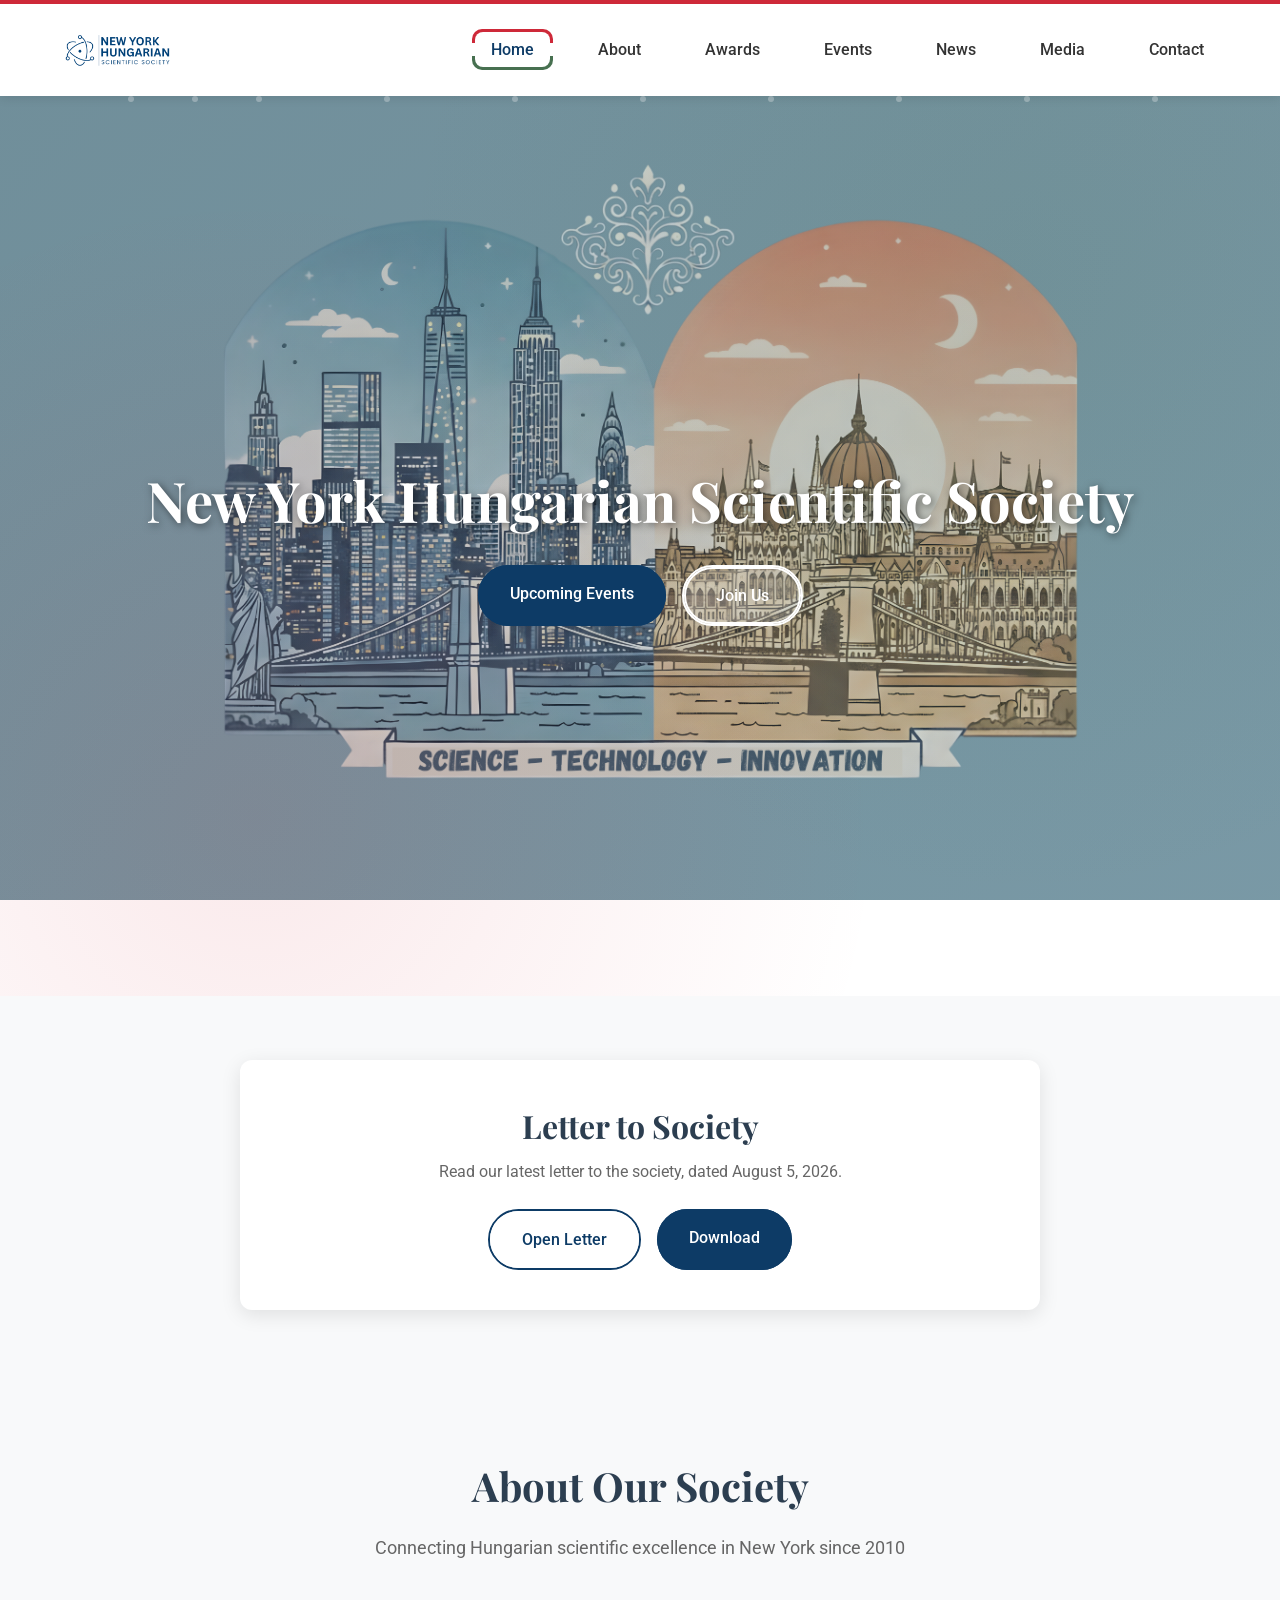
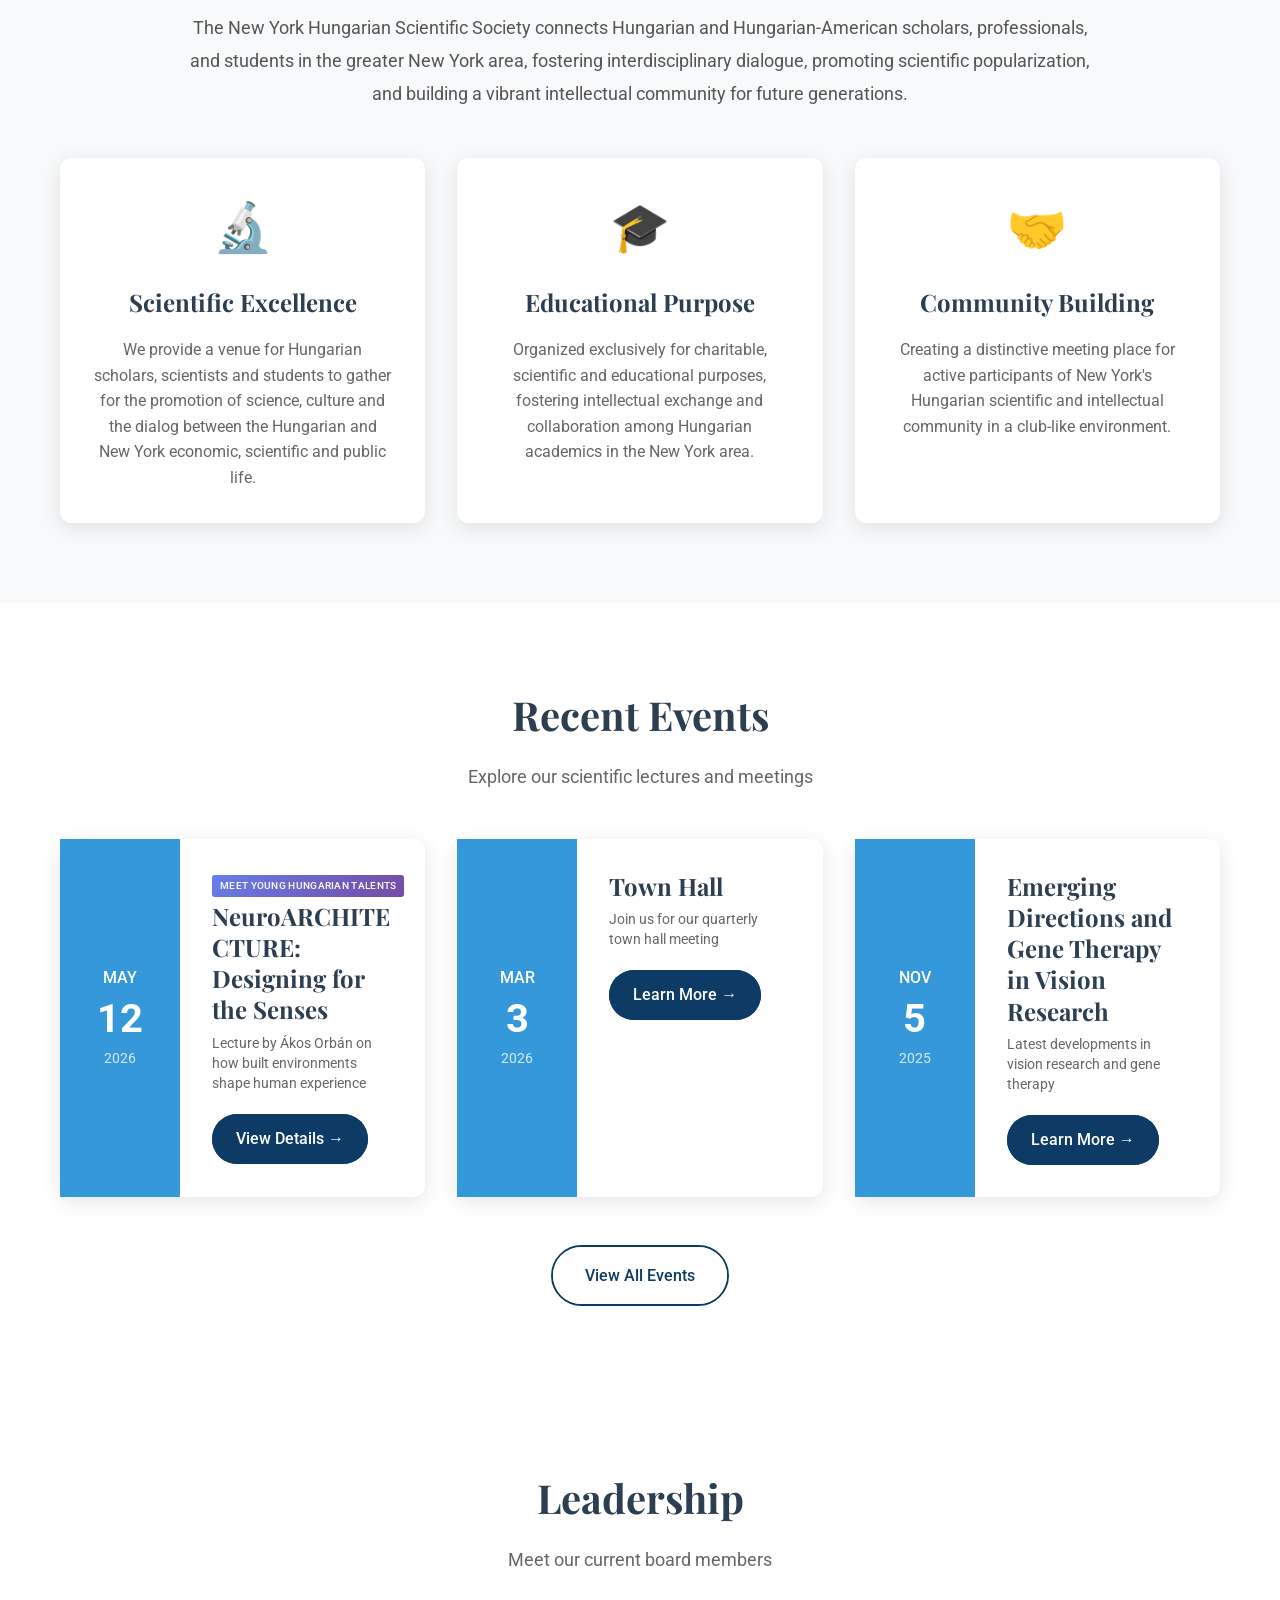
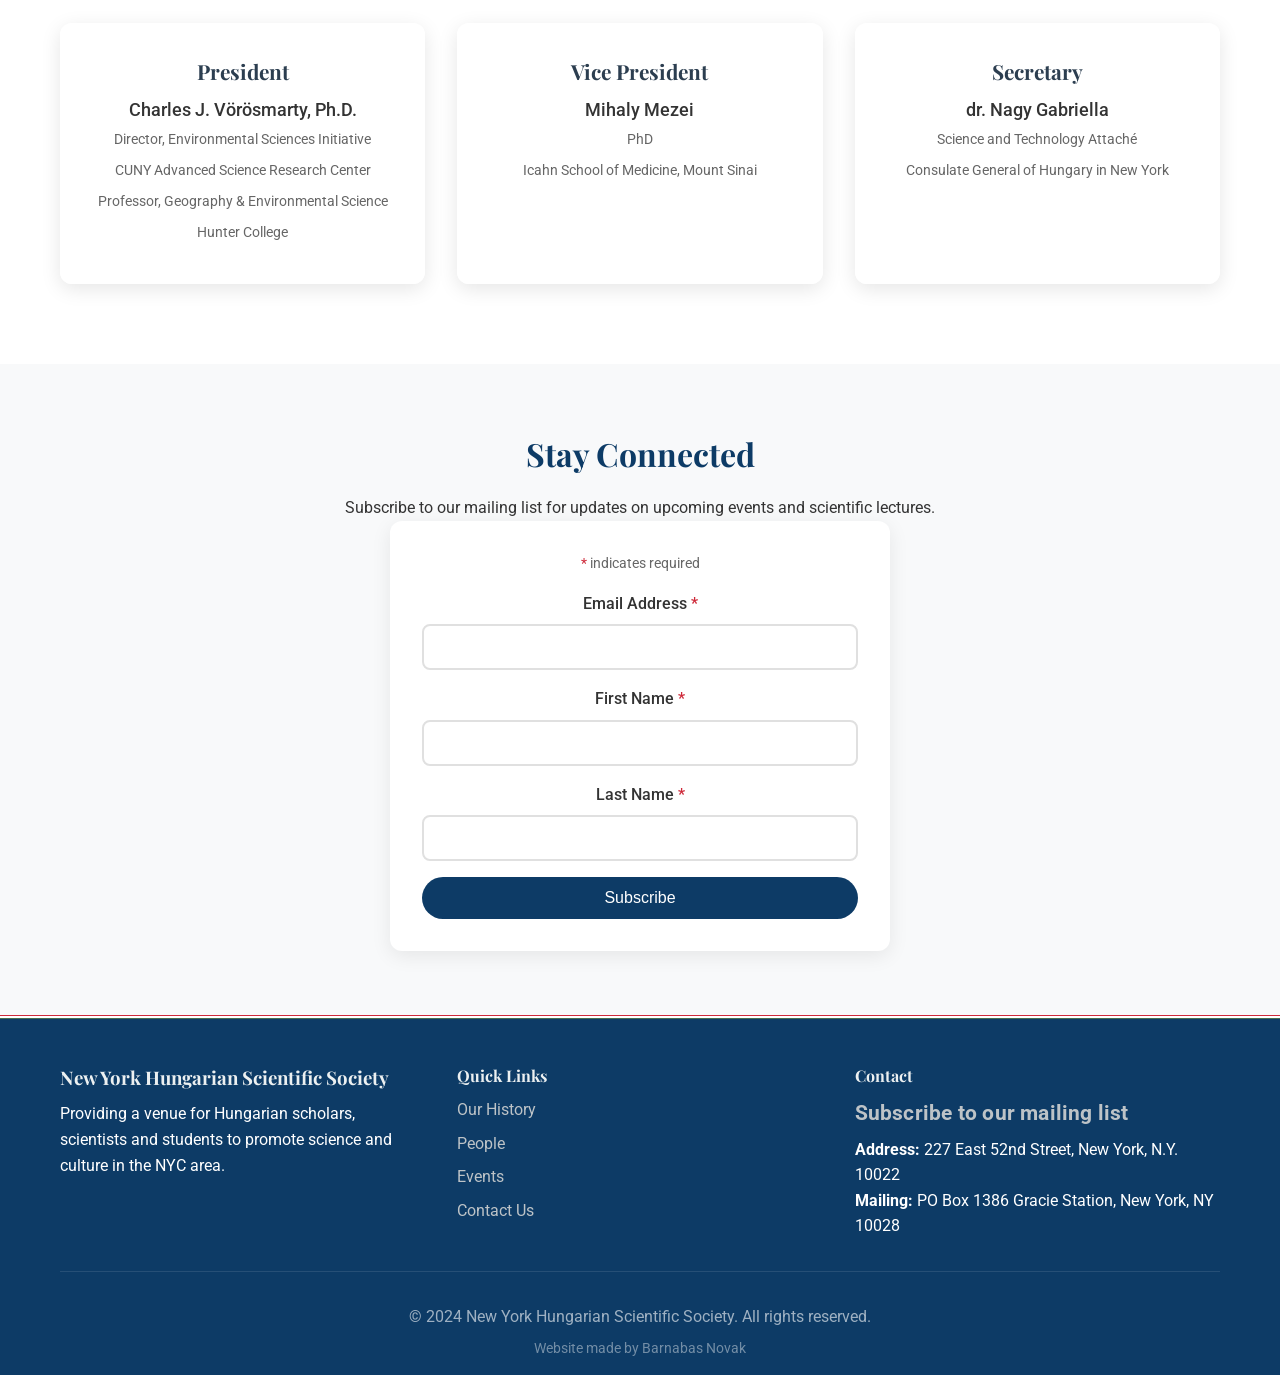
==== index.html @ 9958af96 "Update May 12 event to past, add Letter to Society section and PDF, grey out completed event button" ====
<!DOCTYPE html>
<html lang="en">
<head>
    <!-- Google tag (gtag.js) -->
    <script async src="https://www.googletagmanager.com/gtag/js?id=G-457080VB3E"></script>
    <script>
      window.dataLayer = window.dataLayer || [];
      function gtag(){dataLayer.push(arguments);}
      gtag('js', new Date());
      gtag('config', 'G-457080VB3E');
    </script>
    <meta charset="UTF-8">
    <meta name="viewport" content="width=device-width, initial-scale=1.0">
    <title>New York Hungarian Scientific Society</title>
    <link rel="icon" type="image/png" href="images/NYHSSfavicon.png">
    <link rel="apple-touch-icon" href="images/NYHSSfavicon.png">
    <meta property="og:title" content="New York Hungarian Scientific Society">
    <meta property="og:description" content="We provide a venue for Hungarian scholars, scientists and students to gather for the promotion of science and culture in the NYC area.">
    <meta property="og:image" content="images/NYHSS_logo.png">
    <meta property="og:type" content="website">
    <meta property="og:url" content="https://nyhungarianscientificsociety.org/">
    <meta name="twitter:card" content="summary_large_image">
    <meta name="twitter:image" content="images/NYHSS_logo.png">
    <meta name="description" content="New York Hungarian Scientific Society provides a venue for Hungarian scholars, scientists and students to gather for the promotion of science and culture in the NYC area.">
    <meta name="keywords" content="Hungarian scientists, New York, scientific society, Hungarian scholars, NYC, STEM, research, lectures, Hungarian American">
    <meta name="author" content="New York Hungarian Scientific Society">
    <meta name="robots" content="index, follow">
    <link rel="canonical" href="https://nyhungarianscientificsociety.org/">
    <link rel="stylesheet" href="styles.css">
    <link rel="preconnect" href="https://fonts.googleapis.com">
    <link rel="preconnect" href="https://fonts.gstatic.com" crossorigin>
    <link href="https://fonts.googleapis.com/css2?family=Roboto:wght@300;400;500;700&family=Playfair+Display:wght@400;700&display=swap" rel="stylesheet">
</head>
<body>
    <header class="header">
        <div class="container">
            <div class="header-content">
                <div class="logo">
                    <a href="index.html">
                        <img src="images/NYHSS_logo_transparent.png" alt="New York Hungarian Scientific Society" class="logo-img">
                    </a>
                </div>
                <nav class="main-nav">
                    <ul class="nav-list">
                        <li><a href="index.html" class="nav-link active">Home</a></li>
                        <li class="dropdown">
                            <a href="#" class="nav-link">About</a>
                            <ul class="dropdown-menu">
                                <li><a href="history.html">Our History</a></li>
                                <li><a href="people.html">People</a></li>
                                <li><a href="founding-members.html">Founding Members</a></li>
                                <li><a href="bylaws.html">Bylaws</a></li>
                            </ul>
                        </li>
                        <li class="dropdown">
                            <a href="#" class="nav-link">Awards</a>
                            <ul class="dropdown-menu">
                                <li><a href="awardees.html">Previous Awardees</a></li>
                                <li><a href="call-for-abstract.html">Call for Abstract</a></li>
                            </ul>
                        </li>
                        <li class="dropdown">
                            <a href="#" class="nav-link">Events</a>
                            <ul class="dropdown-menu">
                                <li><a href="events.html">Upcoming Events</a></li>
                                <li><a href="lectures.html">Past Lectures</a></li>
                            </ul>
                        </li>
                        <li><a href="news.html" class="nav-link">News</a></li>
                        <li class="dropdown">
                            <a href="#" class="nav-link">Media</a>
                            <ul class="dropdown-menu">
                                <li><a href="photos.html">Event Photos</a></li>
                                <li><a href="videos.html">Videos</a></li>
                                <li><a href="archives.html">Archives</a></li>
                            </ul>
                        </li>
                        <li><a href="contact.html" class="nav-link">Contact</a></li>
                    </ul>
                </nav>
                <button class="mobile-menu-toggle" aria-label="Toggle mobile menu">
                    <span></span>
                    <span></span>
                    <span></span>
                </button>
            </div>
        </div>
    </header>

    <main class="main">
        <section class="hero">
            <div class="particles-container">
                <div class="particle"></div>
                <div class="particle"></div>
                <div class="particle"></div>
                <div class="particle"></div>
                <div class="particle"></div>
                <div class="particle"></div>
                <div class="particle"></div>
                <div class="particle"></div>
                <div class="particle"></div>
                <div class="particle"></div>
            </div>
            <div class="container">
                <div class="hero-content">
                    <h1>New York Hungarian Scientific Society</h1>
                    <div class="hero-buttons">
                        <a href="events.html" class="btn btn-primary">Upcoming Events</a>
                        <a href="contact.html" class="btn btn-secondary">Join Us</a>
                    </div>
                </div>
            </div>
        </section>

        <section class="letter-to-society">
            <div class="container">
                <div class="letter-box">
                    <h2>Letter to Society</h2>
                    <p>Read our latest letter to the society, dated August 5, 2026.</p>
                    <div class="letter-actions">
                        <a href="archives/Letter_to_Society_05August2026.pdf" target="_blank" class="btn btn-outline">Open Letter</a>
                        <a href="archives/Letter_to_Society_05August2026.pdf" download class="btn btn-primary">Download</a>
                    </div>
                </div>
            </div>
        </section>

        <section class="about-section">
            <div class="container">
                <div class="section-header">
                    <h2>About Our Society</h2>
                    <p>Connecting Hungarian scientific excellence in New York since 2010</p>
                </div>
                <div class="about-intro">
                    <p>The New York Hungarian Scientific Society connects Hungarian and Hungarian-American scholars, professionals, and students in the greater New York area, fostering interdisciplinary dialogue, promoting scientific popularization, and building a vibrant intellectual community for future generations.</p>
                </div>
                <div class="about-grid">
                    <div class="about-card">
                        <div class="about-icon">🔬</div>
                        <h3>Scientific Excellence</h3>
                        <p>We provide a venue for Hungarian scholars, scientists and students to gather for the promotion of science, culture and the dialog between the Hungarian and New York economic, scientific and public life.</p>
                    </div>
                    <div class="about-card">
                        <div class="about-icon">🎓</div>
                        <h3>Educational Purpose</h3>
                        <p>Organized exclusively for charitable, scientific and educational purposes, fostering intellectual exchange and collaboration among Hungarian academics in the New York area.</p>
                    </div>
                    <div class="about-card">
                        <div class="about-icon">🤝</div>
                        <h3>Community Building</h3>
                        <p>Creating a distinctive meeting place for active participants of New York's Hungarian scientific and intellectual community in a club-like environment.</p>
                    </div>
                </div>
            </div>
        </section>

        <section class="events-preview">
            <div class="container">
                <div class="section-header">
                    <h2>Recent Events</h2>
                    <p>Explore our scientific lectures and meetings</p>
                </div>
                <div class="events-grid">
                    <div class="event-card">
                        <div class="event-date">
                            <span class="month">MAY</span>
                            <span class="day">12</span>
                            <span class="year">2026</span>
                        </div>
                        <div class="event-content">
                            <span class="event-series-tag-small">Meet Young Hungarian Talents</span>
                            <h3>NeuroARCHITECTURE: Designing for the Senses</h3>
                            <p>Lecture by Ákos Orbán on how built environments shape human experience</p>
                            <a href="events.html" class="event-link">View Details →</a>
                        </div>
                    </div>
                    <div class="event-card">
                        <div class="event-date">
                            <span class="month">MAR</span>
                            <span class="day">3</span>
                            <span class="year">2026</span>
                        </div>
                        <div class="event-content">
                            <h3>Town Hall</h3>
                            <p>Join us for our quarterly town hall meeting</p>
                            <a href="events.html" class="event-link">Learn More →</a>
                        </div>
                    </div>
                    <div class="event-card">
                        <div class="event-date">
                            <span class="month">NOV</span>
                            <span class="day">5</span>
                            <span class="year">2025</span>
                        </div>
                        <div class="event-content">
                            <h3>Emerging Directions and Gene Therapy in Vision Research</h3>
                            <p>Latest developments in vision research and gene therapy</p>
                            <a href="events.html" class="event-link">Learn More →</a>
                        </div>
                    </div>
                </div>
                <div class="events-cta">
                    <a href="events.html" class="btn btn-outline">View All Events</a>
                </div>
            </div>
        </section>

        <section class="leadership">
            <div class="container">
                <div class="section-header">
                    <h2>Leadership</h2>
                    <p>Meet our current board members</p>
                </div>
                <div class="leadership-grid">
                    <div class="leadership-card">
                        <h3>President</h3>
                        <p class="name">Charles J. Vörösmarty, Ph.D.</p>
                        <p class="title">Director, Environmental Sciences Initiative</p>
                        <p class="organization">CUNY Advanced Science Research Center</p>
                        <p class="title">Professor, Geography &amp; Environmental Science</p>
                        <p class="organization">Hunter College</p>
                    </div>
                    <div class="leadership-card">
                        <h3>Vice President</h3>
                        <p class="name">Mihaly Mezei</p>
                        <p class="title">PhD</p>
                        <p class="organization">Icahn School of Medicine, Mount Sinai</p>
                    </div>
                    <div class="leadership-card">
                        <h3>Secretary</h3>
                        <p class="name">dr. Nagy Gabriella</p>
                        <p class="title">Science and Technology Attaché</p>
                        <p class="organization">Consulate General of Hungary in New York</p>
                    </div>
                </div>
            </div>
        </section>

        <section class="newsletter-section">
            <div class="container">
                <h2>Stay Connected</h2>
                <p>Subscribe to our mailing list for updates on upcoming events and scientific lectures.</p>
                <div id="mc_embed_signup">
                    <form action="https://nyhungarianscientificsociety.us20.list-manage.com/subscribe/post?u=d0404cec4e9617a37ffdb6e69&amp;id=74266d9ab3&amp;f_id=001621eef0" method="post" id="mc-embedded-subscribe-form" name="mc-embedded-subscribe-form" class="validate" target="_blank">
                        <div id="mc_embed_signup_scroll">
                            <div class="indicates-required"><span class="asterisk">*</span> indicates required</div>
                            <div class="mc-field-group">
                                <label for="mce-EMAIL">Email Address <span class="asterisk">*</span></label>
                                <input type="email" name="EMAIL" class="required email" id="mce-EMAIL" required="" value="">
                            </div>
                            <div class="mc-field-group">
                                <label for="mce-FNAME">First Name <span class="asterisk">*</span></label>
                                <input type="text" name="FNAME" class="required text" id="mce-FNAME" value="" required="">
                            </div>
                            <div class="mc-field-group">
                                <label for="mce-LNAME">Last Name <span class="asterisk">*</span></label>
                                <input type="text" name="LNAME" class="required text" id="mce-LNAME" value="" required="">
                            </div>
                            <div id="mce-responses" class="clear">
                                <div class="response" id="mce-error-response" style="display: none;"></div>
                                <div class="response" id="mce-success-response" style="display: none;"></div>
                            </div>
                            <div aria-hidden="true" style="position: absolute; left: -5000px;">
                                <input type="text" name="b_d0404cec4e9617a37ffdb6e69_74266d9ab3" tabindex="-1" value="">
                            </div>
                            <div class="clear">
                                <input type="submit" name="subscribe" id="mc-embedded-subscribe" class="button" value="Subscribe">
                            </div>
                        </div>
                    </form>
                </div>
            </div>
        </section>
    </main>

    <footer class="footer">
        <div class="container">
            <div class="footer-content">
                <div class="footer-section">
                    <h3>New York Hungarian Scientific Society</h3>
                    <p>Providing a venue for Hungarian scholars, scientists and students to promote science and culture in the NYC area.</p>
                </div>
                <div class="footer-section">
                    <h4>Quick Links</h4>
                    <ul>
                        <li><a href="history.html">Our History</a></li>
                        <li><a href="people.html">People</a></li>
                        <li><a href="events.html">Events</a></li>
                        <li><a href="contact.html">Contact Us</a></li>
                    </ul>
                </div>
                <div class="footer-section">
                    <h4>Contact</h4>
                    <p><a href="contact.html#subscribe" class="footer-subscribe-link">Subscribe to our mailing list</a></p>
                    <p><strong>Address:</strong> 227 East 52nd Street, New York, N.Y. 10022</p>
                    <p><strong>Mailing:</strong> PO Box 1386 Gracie Station, New York, NY 10028</p>
                </div>
            </div>
            <div class="footer-bottom">
                <p>&copy; 2024 New York Hungarian Scientific Society. All rights reserved.</p>
                <p class="website-credit">Website made by Barnabas Novak</p>
            </div>
        </div>
    </footer>

    <script src="script.js"></script>
</body>
</html>
---- styles.css ----
/* Reset and Base Styles */
* {
    margin: 0;
    padding: 0;
    box-sizing: border-box;
}

:root {
    /* Hungarian Flag Colors */
    --hungarian-red: #CE2939;
    --hungarian-white: #FFFFFF;
    --hungarian-green: #477050;
    
    /* Scientific Blue (from logo) */
    --scientific-blue: #0D3B66;
    --scientific-blue-light: #1a5490;
    
    /* Accent colors */
    --accent-gold: #D4AF37;
    --text-dark: #2c3e50;
    --text-light: #666;
}

body {
    font-family: 'Roboto', sans-serif;
    line-height: 1.6;
    color: #333;
    background-color: #fff;
    overflow-x: hidden;
}

.container {
    max-width: 1200px;
    margin: 0 auto;
    padding: 0 20px;
}

/* Header Styles */
.header {
    background: #fff;
    box-shadow: 0 2px 10px rgba(0,0,0,0.1);
    position: sticky;
    top: 0;
    z-index: 1000;
    border-top: 4px solid;
    border-image: linear-gradient(180deg, var(--hungarian-red) 33%, var(--hungarian-white) 33%, var(--hungarian-white) 66%, var(--hungarian-green) 66%) 1;
}

.header-content {
    display: flex;
    justify-content: space-between;
    align-items: center;
    padding: 1rem 0;
}

.logo h1 {
    font-family: 'Playfair Display', serif;
    font-size: 2rem;
    color: #2c3e50;
    margin-bottom: 0.25rem;
}

.logo p {
    font-size: 0.9rem;
    color: #666;
    font-weight: 300;
}

.logo a {
    display: block;
}

.logo-img {
    height: 60px;
    width: auto;
    display: block;
}

/* Navigation Styles */
.main-nav {
    position: relative;
}

.nav-list {
    display: flex;
    list-style: none;
    gap: 2rem;
}

.nav-link {
    text-decoration: none;
    color: #333;
    font-weight: 500;
    transition: color 0.3s ease;
    padding: 0.5rem 1rem;
    border-radius: 8px;
    position: relative;
    overflow: visible;
}

.nav-link::before {
    content: '';
    position: absolute;
    top: -3px;
    left: -3px;
    right: -3px;
    bottom: -3px;
    border-radius: 10px;
    background: linear-gradient(180deg, var(--hungarian-red) 0%, var(--hungarian-red) 33.33%, var(--hungarian-white) 33.33%, var(--hungarian-white) 66.66%, var(--hungarian-green) 66.66%, var(--hungarian-green) 100%);
    z-index: -1;
    opacity: 0;
}

.nav-link::after {
    content: '';
    position: absolute;
    top: 0;
    left: 0;
    right: 0;
    bottom: 0;
    background: white;
    border-radius: 8px;
    z-index: -1;
    opacity: 0;
}

.nav-link.active::before {
    opacity: 1;
}

.nav-link.active::after {
    opacity: 1;
}

.nav-link:hover {
    color: var(--scientific-blue);
}

.nav-link.active {
    color: var(--scientific-blue);
}

/* Dropdown Styles */
.dropdown {
    position: relative;
}

.dropdown-menu {
    position: absolute;
    top: 100%;
    left: 0;
    background: #fff;
    min-width: 200px;
    box-shadow: 0 5px 20px rgba(0,0,0,0.1);
    border-radius: 8px;
    opacity: 0;
    visibility: hidden;
    transform: translateY(-10px);
    transition: all 0.3s ease;
    z-index: 1000;
}

.dropdown:hover .dropdown-menu {
    opacity: 1;
    visibility: visible;
    transform: translateY(0);
}

.dropdown-menu li {
    border-bottom: 1px solid #f0f0f0;
    list-style: none;
}

.dropdown-menu li:last-child {
    border-bottom: none;
}

.dropdown-menu a {
    display: block;
    padding: 0.75rem 1rem;
    color: #333;
    text-decoration: none;
    transition: background-color 0.3s ease;
    font-size: 0.9rem;
}

.dropdown-menu a:hover {
    background-color: #f8f9fa;
    color: #3498db;
}

/* Mobile Menu Toggle */
.mobile-menu-toggle {
    display: none;
    flex-direction: column;
    background: none;
    border: none;
    cursor: pointer;
    padding: 0.5rem;
}

.mobile-menu-toggle span {
    width: 25px;
    height: 3px;
    background: #333;
    margin: 3px 0;
    transition: 0.3s;
}

/* Hero Section */
.hero {
    background: linear-gradient(135deg, rgba(13, 59, 102, 0.25) 0%, rgba(26, 84, 144, 0.2) 100%), url('images/NYHSSbanner.png');
    background-size: cover;
    background-position: center;
    background-attachment: fixed;
    color: white;
    min-height: 100vh;
    display: flex;
    align-items: center;
    justify-content: center;
    text-align: center;
    position: relative;
    overflow: hidden;
}

.hero::before {
    content: '';
    position: absolute;
    top: 0;
    left: 0;
    right: 0;
    bottom: 0;
    background: 
        radial-gradient(circle at 20% 80%, rgba(206, 41, 57, 0.1) 0%, transparent 50%),
        radial-gradient(circle at 80% 20%, rgba(71, 112, 80, 0.1) 0%, transparent 50%);
    pointer-events: none;
}

.hero-content {
    position: relative;
    z-index: 2;
    padding: 2rem;
}

.hero-content h1 {
    font-family: 'Playfair Display', serif;
    font-size: 3.5rem;
    margin-bottom: 2rem;
    line-height: 1.2;
    text-shadow: 2px 2px 8px rgba(0, 0, 0, 0.5);
}

.hero-buttons {
    display: flex;
    gap: 1rem;
    justify-content: center;
    flex-wrap: wrap;
}

/* Button Styles */
.btn {
    display: inline-block;
    padding: 1rem 2rem;
    text-decoration: none;
    border-radius: 50px;
    font-weight: 500;
    transition: all 0.3s ease;
    cursor: pointer;
    border: none;
    font-size: 1rem;
    position: relative;
    overflow: visible;
    z-index: 1;
}

.btn::before {
    content: '';
    position: absolute;
    top: -4px;
    left: -4px;
    right: -4px;
    bottom: -4px;
    background: linear-gradient(180deg, var(--hungarian-red) 0%, var(--hungarian-red) 33.33%, var(--hungarian-white) 33.33%, var(--hungarian-white) 66.66%, var(--hungarian-green) 66.66%, var(--hungarian-green) 100%);
    border-radius: 50px;
    z-index: -2;
    opacity: 0;
    transition: opacity 0.3s ease;
}

.btn::after {
    content: '';
    position: absolute;
    top: 0;
    left: 0;
    right: 0;
    bottom: 0;
    background: inherit;
    border-radius: 50px;
    z-index: -1;
}

.btn:hover::before {
    opacity: 1;
}

.btn-primary {
    background: var(--scientific-blue);
    color: white;
}

.btn-primary::after {
    background: var(--scientific-blue);
}

.btn-primary:hover {
    background: var(--scientific-blue-light);
    transform: translateY(-2px);
    box-shadow: 0 5px 15px rgba(13, 59, 102, 0.3);
}

.btn-primary:hover::after {
    background: var(--scientific-blue-light);
}

.btn-secondary {
    background: rgba(255,255,255,0.1);
    color: white;
    border: 2px solid white;
}

.btn-secondary::after {
    background: rgba(255,255,255,0.1);
    border: 2px solid white;
    top: 0;
    left: 0;
    right: 0;
    bottom: 0;
}

.btn-secondary:hover {
    background: white;
    color: var(--scientific-blue);
    transform: translateY(-2px);
}

.btn-secondary:hover::after {
    background: white;
}

.btn-outline {
    background: white;
    color: var(--scientific-blue);
    border: 2px solid var(--scientific-blue);
}

.btn-outline::after {
    background: white;
    top: 0;
    left: 0;
    right: 0;
    bottom: 0;
}

.btn-outline:hover {
    background: var(--scientific-blue);
    color: white;
    transform: translateY(-2px);
}

.btn-outline:hover::after {
    background: var(--scientific-blue);
}

.btn-hungarian {
    background: linear-gradient(180deg, var(--hungarian-red) 0%, var(--hungarian-white) 50%, var(--hungarian-green) 100%);
    color: var(--scientific-blue);
    border: none;
    font-weight: 600;
}

.btn-hungarian::after {
    background: linear-gradient(180deg, var(--hungarian-red) 0%, var(--hungarian-white) 50%, var(--hungarian-green) 100%);
}

.btn-hungarian:hover {
    transform: translateY(-2px);
    box-shadow: 0 5px 15px rgba(206, 41, 57, 0.3);
}

/* Button click animation */
.btn.clicked {
    animation: hungarian-zoom 0.4s ease-out;
}

@keyframes hungarian-zoom {
    0% {
        transform: scale(1);
    }
    50% {
        transform: scale(1.15);
        box-shadow: 0 0 0 4px var(--hungarian-red),
                    0 0 0 8px var(--hungarian-white),
                    0 0 0 12px var(--hungarian-green);
    }
    100% {
        transform: scale(1);
    }
}

/* Section Styles */
section {
    padding: 5rem 0;
}

.section-header {
    text-align: center;
    margin-bottom: 3rem;
}

.section-header h2 {
    font-family: 'Playfair Display', serif;
    font-size: 2.5rem;
    color: #2c3e50;
    margin-bottom: 1rem;
}

.section-header p {
    font-size: 1.1rem;
    color: #666;
    max-width: 600px;
    margin: 0 auto;
}

/* About Section */
.about-section {
    background: #f8f9fa;
}

.about-intro {
    max-width: 900px;
    margin: 0 auto 3rem;
    text-align: center;
}

.about-intro p {
    font-size: 1.15rem;
    line-height: 1.8;
    color: #555;
}

.about-grid {
    display: grid;
    grid-template-columns: repeat(auto-fit, minmax(300px, 1fr));
    gap: 2rem;
}

.about-card {
    background: white;
    padding: 2rem;
    border-radius: 12px;
    box-shadow: 0 5px 20px rgba(0,0,0,0.1);
    text-align: center;
    transition: transform 0.3s ease, box-shadow 0.3s ease;
    position: relative;
    overflow: visible;
}

.about-card::before {
    content: '';
    position: absolute;
    top: -4px;
    left: -4px;
    right: -4px;
    bottom: -4px;
    border-radius: 14px;
    background: 
        linear-gradient(180deg, var(--hungarian-red) 0%, var(--hungarian-red) 33.33%, var(--hungarian-white) 33.33%, var(--hungarian-white) 66.66%, var(--hungarian-green) 66.66%, var(--hungarian-green) 100%);
    z-index: -1;
    opacity: 0;
    transition: opacity 0.3s ease;
}

.about-card::after {
    content: '';
    position: absolute;
    top: 0;
    left: 0;
    right: 0;
    bottom: 0;
    background: white;
    border-radius: 12px;
    z-index: -1;
}

.about-card:hover::before {
    opacity: 1;
}

.about-card:hover {
    transform: translateY(-5px);
    box-shadow: none;
}

.about-icon {
    font-size: 3rem;
    margin-bottom: 1rem;
}

.about-card h3 {
    font-family: 'Playfair Display', serif;
    font-size: 1.5rem;
    color: #2c3e50;
    margin-bottom: 1rem;
}

.about-card p {
    color: #666;
    line-height: 1.6;
}

/* Events Preview */
.events-grid {
    display: grid;
    grid-template-columns: repeat(auto-fit, minmax(280px, 1fr));
    gap: 2rem;
    margin-bottom: 3rem;
}

.event-card {
    background: white;
    border-radius: 12px;
    box-shadow: 0 5px 20px rgba(0,0,0,0.1);
    overflow: visible;
    display: flex;
    transition: transform 0.3s ease, box-shadow 0.3s ease;
    position: relative;
    max-width: 100%;
}

.event-card::before {
    content: '';
    position: absolute;
    top: -4px;
    left: -4px;
    right: -4px;
    bottom: -4px;
    border-radius: 14px;
    background: linear-gradient(180deg, var(--hungarian-red) 0%, var(--hungarian-red) 33.33%, var(--hungarian-white) 33.33%, var(--hungarian-white) 66.66%, var(--hungarian-green) 66.66%, var(--hungarian-green) 100%);
    z-index: -1;
    opacity: 0;
    transition: opacity 0.3s ease;
}

.event-card::after {
    content: '';
    position: absolute;
    top: 0;
    left: 0;
    right: 0;
    bottom: 0;
    background: white;
    border-radius: 12px;
    z-index: -1;
}

.event-card:hover::before {
    opacity: 1;
}

.event-card:hover {
    transform: translateY(-5px);
    box-shadow: none;
}

.event-date {
    background: var(--scientific-blue);
    color: white;
    padding: 1.5rem;
    text-align: center;
    min-width: 100px;
    display: flex;
    flex-direction: column;
    justify-content: center;
}

.event-date .month {
    font-size: 0.9rem;
    font-weight: 500;
    margin-bottom: 0.25rem;
}

.event-date .day {
    font-size: 2rem;
    font-weight: 700;
    line-height: 1;
    margin-bottom: 0.25rem;
}

.event-date .year {
    font-size: 0.8rem;
    opacity: 0.8;
}

.event-content {
    padding: 1.5rem;
    flex: 1;
    min-width: 0;
    overflow: hidden;
    word-wrap: break-word;
    overflow-wrap: break-word;
}

.event-content h3 {
    font-family: 'Playfair Display', serif;
    font-size: 1.1rem;
    color: #2c3e50;
    margin-bottom: 0.5rem;
    word-wrap: break-word;
    overflow-wrap: break-word;
    line-height: 1.3;
}

.event-content p {
    color: #666;
    margin-bottom: 0.75rem;
    line-height: 1.4;
    font-size: 0.9rem;
}

.event-link {
    color: white;
    background: var(--scientific-blue);
    text-decoration: none;
    font-weight: 500;
    padding: 0.75rem 1.5rem;
    border-radius: 50px;
    display: inline-block;
    transition: all 0.3s ease;
    position: relative;
    overflow: visible;
    z-index: 1;
}

.event-link::before {
    content: '';
    position: absolute;
    top: -4px;
    left: -4px;
    right: -4px;
    bottom: -4px;
    background: linear-gradient(180deg, var(--hungarian-red) 0%, var(--hungarian-red) 33.33%, var(--hungarian-white) 33.33%, var(--hungarian-white) 66.66%, var(--hungarian-green) 66.66%, var(--hungarian-green) 100%);
    border-radius: 50px;
    z-index: -2;
    opacity: 0;
    transition: opacity 0.3s ease;
}

.event-link::after {
    content: '';
    position: absolute;
    top: 0;
    left: 0;
    right: 0;
    bottom: 0;
    background: var(--scientific-blue);
    border-radius: 50px;
    z-index: -1;
}

.event-link:hover {
    color: white;
    transform: translateY(-2px);
}

.event-link:hover::before {
    opacity: 1;
}

.event-link:hover::after {
    background: var(--scientific-blue-light);
}

.event-link.clicked {
    animation: hungarian-zoom 0.4s ease-out;
}

.events-cta {
    text-align: center;
}

/* Leadership Section */
.leadership-grid {
    display: grid;
    grid-template-columns: repeat(auto-fit, minmax(300px, 1fr));
    gap: 2rem;
}

.leadership-card {
    background: white;
    padding: 2rem;
    border-radius: 12px;
    box-shadow: 0 5px 20px rgba(0,0,0,0.1);
    text-align: center;
    position: relative;
    overflow: visible;
    transition: transform 0.3s ease, box-shadow 0.3s ease;
}

.leadership-card::before {
    content: '';
    position: absolute;
    top: -4px;
    left: -4px;
    right: -4px;
    bottom: -4px;
    border-radius: 14px;
    background: linear-gradient(180deg, var(--hungarian-red) 0%, var(--hungarian-red) 33.33%, var(--hungarian-white) 33.33%, var(--hungarian-white) 66.66%, var(--hungarian-green) 66.66%, var(--hungarian-green) 100%);
    z-index: -1;
    opacity: 0;
    transition: opacity 0.3s ease;
}

.leadership-card::after {
    content: '';
    position: absolute;
    top: 0;
    left: 0;
    right: 0;
    bottom: 0;
    background: white;
    border-radius: 12px;
    z-index: -1;
}

.leadership-card:hover::before {
    opacity: 1;
}

.leadership-card:hover {
    transform: translateY(-3px);
    box-shadow: none;
}

.leadership-card h3 {
    font-family: 'Playfair Display', serif;
    font-size: 1.3rem;
    color: #2c3e50;
    margin-bottom: 0.5rem;
}

.leadership-card .name {
    font-size: 1.1rem;
    font-weight: 500;
    color: #333;
    margin-bottom: 0.25rem;
}

.leadership-card .title {
    color: #666;
    font-size: 0.9rem;
    margin-bottom: 0.5rem;
}

.leadership-card .organization {
    color: #666;
    font-size: 0.9rem;
    margin-bottom: 0.5rem;
}

.leadership-card .address {
    color: #666;
    font-size: 0.9rem;
    margin-bottom: 0.5rem;
}

.leadership-card .email {
    color: #3498db;
    font-size: 0.9rem;
}

.leadership-card .email a {
    color: #3498db;
    text-decoration: none;
}

.leadership-card .email a:hover {
    text-decoration: underline;
}

/* Footer */
.footer {
    background: var(--scientific-blue);
    color: white;
    padding: 3rem 0 1rem;
    position: relative;
}

.footer::before {
    content: '';
    position: absolute;
    top: 0;
    left: 0;
    right: 0;
    height: 4px;
    background: linear-gradient(180deg, var(--hungarian-red) 33%, var(--hungarian-white) 33%, var(--hungarian-white) 66%, var(--hungarian-green) 66%);
}

.footer-content {
    display: grid;
    grid-template-columns: repeat(auto-fit, minmax(250px, 1fr));
    gap: 2rem;
    margin-bottom: 2rem;
}

.footer-section h3,
.footer-section h4 {
    font-family: 'Playfair Display', serif;
    margin-bottom: 0.5rem;
    color: #ecf0f1;
}

.footer-section ul {
    list-style: none;
}

.footer-section ul li {
    margin-bottom: 0.5rem;
}

.footer-section a {
    color: #bdc3c7;
    text-decoration: none;
    transition: color 0.3s ease;
}

.footer-section a:hover {
    color: #3498db;
}

.footer-subscribe-link {
    color: white;
    text-decoration: underline;
    transition: color 0.3s ease;
    font-size: 1.3rem;
    font-weight: 700;
    letter-spacing: 0.01em;
}

.footer-section p:has(.footer-subscribe-link) {
    margin-bottom: 0.4rem;
}

.footer-subscribe-link:hover {
    color: white;
}

.footer-bottom {
    text-align: center;
    padding-top: 2rem;
    border-top: 1px solid rgba(255,255,255,0.1);
    color: rgba(255,255,255,0.6);
}

.footer-bottom .website-credit {
    margin-top: 0.5rem;
    font-size: 0.85rem;
    opacity: 0.7;
}

/* Scientific Particle Animation */
.particles-container {
    position: absolute;
    top: 0;
    left: 0;
    width: 100%;
    height: 100%;
    overflow: hidden;
    pointer-events: none;
    z-index: 1;
}

.particle {
    position: absolute;
    width: 6px;
    height: 6px;
    background: rgba(255, 255, 255, 0.3);
    border-radius: 50%;
    animation: float-particle 15s infinite ease-in-out;
}

.particle:nth-child(1) { left: 10%; animation-delay: 0s; }
.particle:nth-child(2) { left: 20%; animation-delay: 2s; }
.particle:nth-child(3) { left: 30%; animation-delay: 4s; }
.particle:nth-child(4) { left: 40%; animation-delay: 6s; }
.particle:nth-child(5) { left: 50%; animation-delay: 8s; }
.particle:nth-child(6) { left: 60%; animation-delay: 10s; }
.particle:nth-child(7) { left: 70%; animation-delay: 12s; }
.particle:nth-child(8) { left: 80%; animation-delay: 14s; }
.particle:nth-child(9) { left: 90%; animation-delay: 1s; }
.particle:nth-child(10) { left: 15%; animation-delay: 3s; }

@keyframes float-particle {
    0%, 100% {
        transform: translateY(100vh) rotate(0deg);
        opacity: 0;
    }
    10% {
        opacity: 0.6;
    }
    90% {
        opacity: 0.6;
    }
    100% {
        transform: translateY(-100px) rotate(720deg);
        opacity: 0;
    }
}

/* Atom Animation */
.atom-decoration {
    position: absolute;
    width: 120px;
    height: 120px;
    opacity: 0.1;
    animation: spin-atom 20s linear infinite;
}

.atom-decoration.top-right {
    top: 10%;
    right: 5%;
}

.atom-decoration.bottom-left {
    bottom: 10%;
    left: 5%;
    animation-direction: reverse;
}

@keyframes spin-atom {
    from { transform: rotate(0deg); }
    to { transform: rotate(360deg); }
}

/* DNA Helix Animation for cards */
.scientific-border {
    position: relative;
}

.scientific-border::after {
    content: '';
    position: absolute;
    bottom: 0;
    left: 0;
    right: 0;
    height: 3px;
    background: linear-gradient(90deg, 
        var(--hungarian-red) 0%, 
        var(--hungarian-white) 25%, 
        var(--hungarian-green) 50%,
        var(--hungarian-white) 75%,
        var(--hungarian-red) 100%);
    background-size: 200% 100%;
    animation: gradient-flow 3s ease infinite;
}

@keyframes gradient-flow {
    0% { background-position: 0% 50%; }
    50% { background-position: 100% 50%; }
    100% { background-position: 0% 50%; }
}

/* Floating molecules effect */
.molecule-bg {
    position: relative;
}

.molecule-bg::before {
    content: '';
    position: absolute;
    top: 0;
    left: 0;
    right: 0;
    bottom: 0;
    background-image: 
        radial-gradient(circle at 10% 20%, rgba(13, 59, 102, 0.03) 0%, transparent 20%),
        radial-gradient(circle at 90% 80%, rgba(206, 41, 57, 0.03) 0%, transparent 20%),
        radial-gradient(circle at 50% 50%, rgba(71, 112, 80, 0.03) 0%, transparent 30%);
    pointer-events: none;
}

/* Founding Members Page */
.founding-members-content {
    padding: 4rem 0;
}

.members-intro {
    max-width: 800px;
    margin: 0 auto 3rem;
    text-align: center;
}

.members-intro p {
    color: #666;
    font-size: 1.1rem;
    line-height: 1.6;
}

.members-grid {
    display: grid;
    grid-template-columns: repeat(auto-fill, minmax(280px, 1fr));
    gap: 1.5rem;
}

.member-card {
    background: white;
    padding: 1.5rem;
    border-radius: 12px;
    box-shadow: 0 3px 15px rgba(0,0,0,0.08);
    transition: transform 0.3s ease, box-shadow 0.3s ease;
    position: relative;
    overflow: visible;
}

.member-card::before {
    content: '';
    position: absolute;
    top: -3px;
    left: -3px;
    right: -3px;
    bottom: -3px;
    border-radius: 14px;
    background: linear-gradient(180deg, var(--hungarian-red) 0%, var(--hungarian-red) 33.33%, var(--hungarian-white) 33.33%, var(--hungarian-white) 66.66%, var(--hungarian-green) 66.66%, var(--hungarian-green) 100%);
    z-index: -1;
    opacity: 0;
    transition: opacity 0.3s ease;
}

.member-card::after {
    content: '';
    position: absolute;
    top: 0;
    left: 0;
    right: 0;
    bottom: 0;
    background: white;
    border-radius: 12px;
    z-index: -1;
}

.member-card:hover::before {
    opacity: 1;
}

.member-card:hover {
    transform: translateY(-3px);
    box-shadow: none;
}

.member-card h3 {
    font-family: 'Playfair Display', serif;
    font-size: 1.1rem;
    color: var(--scientific-blue);
    margin-bottom: 0.5rem;
}

.member-card .title {
    color: #666;
    font-size: 0.9rem;
    margin-bottom: 0.25rem;
}

.member-card .affiliation {
    color: #888;
    font-size: 0.85rem;
}

/* Bylaws Page */
.bylaws-content {
    padding: 4rem 0;
    background: #f8f9fa;
}

.bylaws-section {
    background: white;
    padding: 2.5rem;
    border-radius: 12px;
    box-shadow: 0 3px 15px rgba(0,0,0,0.08);
    margin-bottom: 2rem;
}

.bylaws-section h2 {
    font-family: 'Playfair Display', serif;
    font-size: 1.8rem;
    color: var(--scientific-blue);
    margin-bottom: 1.5rem;
    padding-bottom: 0.75rem;
    border-bottom: 3px solid var(--hungarian-green);
}

.bylaws-section h3 {
    font-size: 1.2rem;
    color: var(--text-dark);
    margin: 1.5rem 0 1rem;
}

.bylaws-section p {
    color: #666;
    line-height: 1.7;
    margin-bottom: 1rem;
}

.bylaws-section ul,
.bylaws-section ol {
    margin: 1rem 0 1rem 1.5rem;
    color: #666;
}

.bylaws-section li {
    margin-bottom: 0.75rem;
    line-height: 1.6;
}

/* Awardees Page */
.awardees-content {
    padding: 4rem 0;
}

.awardees-intro {
    max-width: 800px;
    margin: 0 auto 3rem;
    text-align: center;
}

.awardees-intro p {
    color: #666;
    font-size: 1.1rem;
    line-height: 1.6;
}

.awards-year {
    margin-bottom: 4rem;
}

.awards-year h2 {
    font-family: 'Playfair Display', serif;
    font-size: 2rem;
    color: var(--scientific-blue);
    margin-bottom: 2rem;
    padding-bottom: 0.5rem;
    border-bottom: 3px solid var(--hungarian-red);
}

.awards-grid {
    display: grid;
    grid-template-columns: repeat(auto-fill, minmax(300px, 1fr));
    gap: 1.5rem;
}

.award-card {
    background: white;
    padding: 1.5rem;
    border-radius: 12px;
    box-shadow: 0 3px 15px rgba(0,0,0,0.08);
    position: relative;
    transition: transform 0.3s ease;
    overflow: visible;
}

.award-card::before {
    content: '';
    position: absolute;
    top: -3px;
    left: -3px;
    right: -3px;
    bottom: -3px;
    border-radius: 14px;
    background: linear-gradient(180deg, var(--hungarian-red) 0%, var(--hungarian-red) 33.33%, var(--hungarian-white) 33.33%, var(--hungarian-white) 66.66%, var(--hungarian-green) 66.66%, var(--hungarian-green) 100%);
    z-index: -1;
    opacity: 0;
    transition: opacity 0.3s ease;
}

.award-card::after {
    content: '';
    position: absolute;
    top: 0;
    left: 0;
    right: 0;
    bottom: 0;
    background: white;
    border-radius: 12px;
    z-index: -1;
}

.award-card:hover::before {
    opacity: 1;
}

.award-card:hover {
    transform: translateY(-3px);
    box-shadow: none;
}

.award-card.winner {
    border-top: 4px solid var(--hungarian-red);
}

.award-card.finalist {
    border-top: 4px solid var(--hungarian-green);
}

.award-card.special {
    border-top: 4px solid var(--accent-gold);
}

.award-badge {
    display: inline-block;
    padding: 0.25rem 0.75rem;
    border-radius: 15px;
    font-size: 0.75rem;
    font-weight: 600;
    text-transform: uppercase;
    margin-bottom: 1rem;
}

.award-card.winner .award-badge {
    background: var(--hungarian-red);
    color: white;
}

.award-card.finalist .award-badge {
    background: var(--hungarian-green);
    color: white;
}

.award-card.special .award-badge {
    background: var(--accent-gold);
    color: white;
}

.award-card h3 {
    font-family: 'Playfair Display', serif;
    font-size: 1.2rem;
    color: var(--text-dark);
    margin-bottom: 0.5rem;
}

.award-card .award-amount {
    font-size: 1.3rem;
    font-weight: 700;
    color: var(--scientific-blue);
    margin-bottom: 0.5rem;
}

.award-card .research-title {
    font-style: italic;
    color: #666;
    margin-bottom: 0.5rem;
    font-size: 0.9rem;
}

.award-card .affiliation {
    color: #888;
    font-size: 0.85rem;
}

/* Lectures Page */
.lectures-content {
    padding: 4rem 0;
}

.lectures-intro {
    max-width: 800px;
    margin: 0 auto 3rem;
    text-align: center;
}

.lectures-intro p {
    color: #666;
    font-size: 1.1rem;
    line-height: 1.6;
}

.lectures-year {
    margin-bottom: 3rem;
}

.lectures-year h2 {
    font-family: 'Playfair Display', serif;
    font-size: 1.8rem;
    color: var(--scientific-blue);
    margin-bottom: 1.5rem;
    padding-bottom: 0.5rem;
    border-bottom: 2px solid var(--hungarian-green);
}

.lectures-list {
    display: grid;
    grid-template-columns: repeat(auto-fill, minmax(350px, 1fr));
    gap: 1.5rem;
}

.lecture-card {
    background: white;
    padding: 1.5rem;
    border-radius: 12px;
    box-shadow: 0 3px 15px rgba(0,0,0,0.08);
    transition: transform 0.3s ease;
    position: relative;
    overflow: visible;
}

.lecture-card::before {
    content: '';
    position: absolute;
    top: -3px;
    left: -3px;
    right: -3px;
    bottom: -3px;
    border-radius: 14px;
    background: linear-gradient(180deg, var(--hungarian-red) 0%, var(--hungarian-red) 33.33%, var(--hungarian-white) 33.33%, var(--hungarian-white) 66.66%, var(--hungarian-green) 66.66%, var(--hungarian-green) 100%);
    z-index: -1;
    opacity: 0;
    transition: opacity 0.3s ease;
}

.lecture-card::after {
    content: '';
    position: absolute;
    top: 0;
    left: 0;
    right: 0;
    bottom: 0;
    background: white;
    border-radius: 12px;
    z-index: -1;
}

.lecture-card:hover::before {
    opacity: 1;
}

.lecture-card:hover {
    transform: translateY(-3px);
    box-shadow: none;
}

.lecture-card .lecture-date {
    font-size: 0.85rem;
    color: var(--hungarian-red);
    font-weight: 600;
    margin-bottom: 0.5rem;
}

.lecture-card h3 {
    font-family: 'Playfair Display', serif;
    font-size: 1.1rem;
    color: var(--text-dark);
    margin-bottom: 0.5rem;
}

.lecture-card .speaker {
    color: var(--scientific-blue);
    font-weight: 500;
    margin-bottom: 0.5rem;
}

.lecture-card .description {
    color: #666;
    font-size: 0.9rem;
    line-height: 1.5;
}

.lectures-cta {
    text-align: center;
    padding: 3rem;
    background: linear-gradient(135deg, var(--scientific-blue) 0%, var(--scientific-blue-light) 100%);
    border-radius: 12px;
    color: white;
    margin-top: 3rem;
}

.lectures-cta h3 {
    font-family: 'Playfair Display', serif;
    font-size: 1.8rem;
    margin-bottom: 1rem;
}

.lectures-cta p {
    margin-bottom: 2rem;
    opacity: 0.9;
}

.lectures-cta .btn {
    margin: 0 0.5rem;
}

/* News Page */
.news-content {
    padding: 4rem 0;
}

.news-grid {
    display: grid;
    gap: 2rem;
    margin-bottom: 4rem;
}

.news-card {
    background: white;
    padding: 2rem;
    border-radius: 12px;
    box-shadow: 0 3px 15px rgba(0,0,0,0.08);
    position: relative;
    overflow: visible;
    transition: transform 0.3s ease, box-shadow 0.3s ease;
}

.news-card::before {
    content: '';
    position: absolute;
    top: -4px;
    left: -4px;
    right: -4px;
    bottom: -4px;
    border-radius: 14px;
    background: linear-gradient(180deg, var(--hungarian-red) 0%, var(--hungarian-red) 33.33%, var(--hungarian-white) 33.33%, var(--hungarian-white) 66.66%, var(--hungarian-green) 66.66%, var(--hungarian-green) 100%);
    z-index: -1;
    opacity: 0;
    transition: opacity 0.3s ease;
}

.news-card::after {
    content: '';
    position: absolute;
    top: 0;
    left: 0;
    right: 0;
    bottom: 0;
    background: white;
    border-radius: 12px;
    z-index: -1;
}

.news-card:hover::before {
    opacity: 1;
}

.news-card:hover {
    transform: translateY(-3px);
    box-shadow: none;
}

.news-card .news-date {
    font-size: 0.85rem;
    color: var(--scientific-blue);
    font-weight: 600;
    margin-bottom: 0.75rem;
}

.news-card h2 {
    font-family: 'Playfair Display', serif;
    font-size: 1.5rem;
    color: var(--text-dark);
    margin-bottom: 1rem;
}

.news-card p {
    color: #666;
    line-height: 1.6;
    margin-bottom: 1rem;
}

.news-card .news-details {
    background: #f8f9fa;
    padding: 1rem;
    border-radius: 8px;
    margin: 1rem 0;
}

.news-card .news-details p {
    margin-bottom: 0.5rem;
}

.news-card .news-organizer {
    font-style: italic;
    font-size: 0.9rem;
}

.news-subscribe {
    text-align: center;
    padding: 3rem;
    background: #f8f9fa;
    border-radius: 12px;
}

.news-subscribe h2 {
    font-family: 'Playfair Display', serif;
    font-size: 1.8rem;
    color: var(--scientific-blue);
    margin-bottom: 1rem;
}

.news-subscribe p {
    color: #666;
    margin-bottom: 2rem;
    max-width: 600px;
    margin-left: auto;
    margin-right: auto;
}

/* Photos Page */
.photos-content {
    padding: 4rem 0;
}

.photos-intro {
    max-width: 800px;
    margin: 0 auto 3rem;
    text-align: center;
}

.photos-intro p {
    color: #666;
    font-size: 1.1rem;
    line-height: 1.6;
}

.gallery-placeholder,
.video-placeholder {
    text-align: center;
    padding: 4rem 2rem;
    background: #f8f9fa;
    border-radius: 12px;
    margin-bottom: 3rem;
}

.placeholder-icon {
    font-size: 4rem;
    margin-bottom: 1rem;
}

.gallery-placeholder h3,
.video-placeholder h3 {
    font-family: 'Playfair Display', serif;
    font-size: 1.8rem;
    color: var(--scientific-blue);
    margin-bottom: 1rem;
}

.gallery-placeholder p,
.video-placeholder p {
    color: #666;
    max-width: 500px;
    margin: 0 auto;
}

.photo-gallery {
    margin-bottom: 3rem;
}

.gallery-header {
    margin-bottom: 1.5rem;
}

.gallery-header h2 {
    font-family: 'Playfair Display', serif;
    font-size: 1.8rem;
    color: var(--scientific-blue);
    margin-bottom: 0.5rem;
}

.gallery-date {
    color: var(--hungarian-red);
    font-weight: 500;
}

.gallery-grid {
    display: grid;
    grid-template-columns: repeat(auto-fill, minmax(250px, 1fr));
    gap: 1rem;
}

.gallery-item {
    border-radius: 8px;
    overflow: hidden;
    position: relative;
    aspect-ratio: 4/3;
}

.gallery-item img {
    width: 100%;
    height: 100%;
    object-fit: cover;
    transition: transform 0.3s ease;
}

.gallery-item:hover img {
    transform: scale(1.05);
}

.photos-cta,
.videos-cta {
    text-align: center;
    padding: 3rem;
    background: linear-gradient(135deg, var(--scientific-blue) 0%, var(--scientific-blue-light) 100%);
    border-radius: 12px;
    color: white;
}

.photos-cta h3,
.videos-cta h3 {
    font-family: 'Playfair Display', serif;
    font-size: 1.8rem;
    margin-bottom: 1rem;
}

.photos-cta p,
.videos-cta p {
    margin-bottom: 2rem;
    opacity: 0.9;
}

/* Videos Page */
.videos-content {
    padding: 4rem 0;
}

.videos-intro {
    max-width: 800px;
    margin: 0 auto 3rem;
    text-align: center;
}

.videos-intro p {
    color: #666;
    font-size: 1.1rem;
    line-height: 1.6;
}

.video-galleries {
    display: flex;
    flex-direction: column;
    gap: 3rem;
}

.video-gallery {
    margin-bottom: 3rem;
}

.video-grid {
    display: grid;
    grid-template-columns: repeat(auto-fill, minmax(300px, 1fr));
    gap: 1.5rem;
}

.video-embed-item {
    border-radius: 8px;
    overflow: hidden;
    background: #f8f9fa;
}

.video-embed-item iframe {
    width: 100%;
    aspect-ratio: 16/9;
    display: block;
}

.video-title {
    padding: 0.75rem 1rem;
    font-size: 0.95rem;
    color: #333;
    font-weight: 500;
    margin: 0;
}

.gallery-caption {
    margin-bottom: 1.5rem;
}

.gallery-caption p {
    color: #666;
    font-size: 1rem;
    line-height: 1.6;
}

.video-item {
    background: white;
    border-radius: 12px;
    box-shadow: 0 3px 15px rgba(0,0,0,0.08);
    overflow: hidden;
    display: grid;
    grid-template-columns: 1fr 1fr;
    gap: 2rem;
    position: relative;
}

.video-item::before {
    content: '';
    position: absolute;
    top: -4px;
    left: -4px;
    right: -4px;
    bottom: -4px;
    border-radius: 14px;
    background: linear-gradient(180deg, var(--hungarian-red) 0%, var(--hungarian-red) 33.33%, var(--hungarian-white) 33.33%, var(--hungarian-white) 66.66%, var(--hungarian-green) 66.66%, var(--hungarian-green) 100%);
    z-index: -1;
    opacity: 0;
    transition: opacity 0.3s ease;
}

.video-item::after {
    content: '';
    position: absolute;
    top: 0;
    left: 0;
    right: 0;
    bottom: 0;
    background: white;
    border-radius: 12px;
    z-index: -1;
}

.video-item:hover::before {
    opacity: 1;
}

.video-thumbnail {
    aspect-ratio: 16/9;
}

.video-thumbnail iframe {
    width: 100%;
    height: 100%;
}

.video-info {
    padding: 2rem;
    display: flex;
    flex-direction: column;
    justify-content: center;
}

.video-info h3 {
    font-family: 'Playfair Display', serif;
    font-size: 1.5rem;
    color: var(--text-dark);
    margin-bottom: 0.5rem;
}

.video-date {
    color: var(--hungarian-red);
    font-weight: 500;
    margin-bottom: 1rem;
}

.video-description {
    color: #666;
    line-height: 1.6;
}

@media (max-width: 768px) {
    .video-item {
        grid-template-columns: 1fr;
    }
    
    .video-info {
        padding: 1.5rem;
    }
}

/* Lightbox */
.lightbox {
    display: none;
    position: fixed;
    top: 0;
    left: 0;
    width: 100%;
    height: 100%;
    background: rgba(0, 0, 0, 0.95);
    z-index: 10000;
    justify-content: center;
    align-items: center;
}

.lightbox.active {
    display: flex;
}

.lightbox-image {
    max-width: 90%;
    max-height: 90%;
    object-fit: contain;
    border-radius: 4px;
    box-shadow: 0 10px 50px rgba(0, 0, 0, 0.5);
}

.lightbox-close {
    position: absolute;
    top: 20px;
    right: 30px;
    font-size: 3rem;
    color: white;
    background: none;
    border: none;
    cursor: pointer;
    transition: color 0.3s ease;
    z-index: 10001;
}

.lightbox-close:hover {
    color: var(--hungarian-red);
}

.lightbox-prev,
.lightbox-next {
    position: absolute;
    top: 50%;
    transform: translateY(-50%);
    font-size: 2.5rem;
    color: white;
    background: rgba(255, 255, 255, 0.1);
    border: none;
    cursor: pointer;
    padding: 1rem 1.5rem;
    transition: all 0.3s ease;
    border-radius: 4px;
}

.lightbox-prev {
    left: 20px;
}

.lightbox-next {
    right: 20px;
}

.lightbox-prev:hover,
.lightbox-next:hover {
    background: rgba(255, 255, 255, 0.2);
    color: var(--hungarian-green);
}

/* Call for Abstract Page */
.call-for-abstract-content {
    padding: 4rem 0;
}

.call-for-abstract-content .container {
    display: grid;
    grid-template-columns: 1fr 350px;
    gap: 3rem;
    align-items: start;
}

.award-announcement {
    background: white;
    padding: 3rem;
    border-radius: 12px;
    box-shadow: 0 5px 20px rgba(0,0,0,0.08);
}

.award-announcement h2 {
    font-family: 'Playfair Display', serif;
    font-size: 2rem;
    color: var(--hungarian-red);
    margin-bottom: 0.5rem;
    text-transform: uppercase;
    letter-spacing: 2px;
}

.award-announcement h3 {
    font-family: 'Playfair Display', serif;
    font-size: 1.8rem;
    color: var(--scientific-blue);
    margin-bottom: 2rem;
}

.award-intro {
    font-size: 1.1rem;
    line-height: 1.8;
    margin-bottom: 2rem;
    padding-bottom: 2rem;
    border-bottom: 1px solid #eee;
}

.award-section {
    margin-bottom: 2rem;
}

.award-section h4 {
    font-family: 'Playfair Display', serif;
    font-size: 1.3rem;
    color: var(--scientific-blue);
    margin-bottom: 1rem;
    padding-bottom: 0.5rem;
    border-bottom: 2px solid var(--hungarian-green);
    display: inline-block;
}

.award-section p {
    line-height: 1.8;
    color: #555;
}

.application-requirements {
    list-style: none;
    padding: 0;
    margin: 1rem 0 1.5rem;
}

.application-requirements li {
    padding: 0.75rem 0 0.75rem 2rem;
    position: relative;
    border-bottom: 1px solid #f0f0f0;
}

.application-requirements li::before {
    content: '✓';
    position: absolute;
    left: 0;
    color: var(--hungarian-green);
    font-weight: bold;
}

.award-contact {
    background: #f8f9fa;
    padding: 1.5rem;
    border-radius: 8px;
    margin: 2rem 0;
}

.award-contact p {
    margin-bottom: 0.5rem;
}

.award-contact a {
    color: var(--scientific-blue);
    font-weight: 500;
}

.award-cta {
    display: flex;
    gap: 1rem;
    margin-top: 2rem;
    flex-wrap: wrap;
}

.award-sidebar {
    display: flex;
    flex-direction: column;
    gap: 1.5rem;
}

.sidebar-card {
    background: white;
    padding: 2rem;
    border-radius: 12px;
    box-shadow: 0 5px 20px rgba(0,0,0,0.08);
    position: relative;
    overflow: visible;
}

.sidebar-card::before {
    content: '';
    position: absolute;
    top: -4px;
    left: -4px;
    right: -4px;
    bottom: -4px;
    border-radius: 14px;
    background: linear-gradient(180deg, var(--hungarian-red) 0%, var(--hungarian-red) 33.33%, var(--hungarian-white) 33.33%, var(--hungarian-white) 66.66%, var(--hungarian-green) 66.66%, var(--hungarian-green) 100%);
    z-index: -1;
    opacity: 0;
    transition: opacity 0.3s ease;
}

.sidebar-card::after {
    content: '';
    position: absolute;
    top: 0;
    left: 0;
    right: 0;
    bottom: 0;
    background: white;
    border-radius: 12px;
    z-index: -1;
}

.sidebar-card:hover::before {
    opacity: 1;
}

.sidebar-card h4 {
    font-family: 'Playfair Display', serif;
    font-size: 1.3rem;
    color: var(--scientific-blue);
    margin-bottom: 1rem;
    padding-bottom: 0.5rem;
    border-bottom: 2px solid var(--hungarian-red);
}

.sidebar-card ul {
    list-style: none;
    padding: 0;
}

.sidebar-card li {
    padding: 0.5rem 0;
    border-bottom: 1px solid #f0f0f0;
    font-size: 0.95rem;
}

.sidebar-card li:last-child {
    border-bottom: none;
}

.sidebar-card a {
    color: var(--scientific-blue);
}

.quote-author {
    font-style: italic;
    opacity: 0.8;
    margin-top: 0.5rem;
}

/* Mailchimp Form Styles */
#mc_embed_signup {
    background: white;
    padding: 2rem;
    border-radius: 12px;
    box-shadow: 0 5px 20px rgba(0,0,0,0.08);
    max-width: 500px;
    margin: 0 auto;
}

#mc_embed_signup h2 {
    font-family: 'Playfair Display', serif;
    font-size: 1.5rem;
    color: var(--scientific-blue);
    margin-bottom: 1rem;
}

#mc_embed_signup .indicates-required {
    font-size: 0.85rem;
    color: #666;
    margin-bottom: 1rem;
}

#mc_embed_signup .mc-field-group {
    margin-bottom: 1rem;
}

#mc_embed_signup .mc-field-group label {
    display: block;
    margin-bottom: 0.5rem;
    font-weight: 500;
    color: #333;
}

#mc_embed_signup .mc-field-group input {
    width: 100%;
    padding: 0.75rem 1rem;
    border: 2px solid #e0e0e0;
    border-radius: 8px;
    font-size: 1rem;
    transition: border-color 0.3s ease;
}

#mc_embed_signup .mc-field-group input:focus {
    outline: none;
    border-color: var(--scientific-blue);
}

#mc_embed_signup .asterisk {
    color: var(--hungarian-red);
}

#mc_embed_signup .button {
    background: var(--scientific-blue);
    color: white;
    border: none;
    padding: 0.75rem 2rem;
    border-radius: 50px;
    font-size: 1rem;
    font-weight: 500;
    cursor: pointer;
    transition: all 0.3s ease;
    width: 100%;
}

#mc_embed_signup .button:hover {
    background: var(--scientific-blue-light);
    transform: translateY(-2px);
}

#mc_embed_signup .response {
    margin-top: 1rem;
    padding: 1rem;
    border-radius: 8px;
}

#mc_embed_signup #mce-error-response {
    background: #ffe6e6;
    color: var(--hungarian-red);
}

#mc_embed_signup #mce-success-response {
    background: #e6ffe6;
    color: var(--hungarian-green);
}

.newsletter-section {
    background: #f8f9fa;
    padding: 4rem 0;
    text-align: center;
}

.newsletter-section h2 {
    font-family: 'Playfair Display', serif;
    font-size: 2rem;
    color: var(--scientific-blue);
    margin-bottom: 1rem;
}

.newsletter-section > p {
    color: #666;
    max-width: 600px;
    margin: 0 auto 2rem;
}

@media (max-width: 992px) {
    .call-for-abstract-content .container {
        grid-template-columns: 1fr;
    }
    
    .award-sidebar {
        flex-direction: row;
    }
    
    .sidebar-card {
        flex: 1;
    }
}

@media (max-width: 768px) {
    .award-sidebar {
        flex-direction: column;
    }
    
    .award-announcement {
        padding: 2rem;
    }
}

/* Page Header */
.page-header {
    background: linear-gradient(135deg, var(--scientific-blue) 0%, var(--scientific-blue-light) 100%);
    color: white;
    padding: 4rem 0;
    text-align: center;
    position: relative;
    overflow: hidden;
}

.page-header::before {
    content: '🔬 ⚗️ 🧬 🔭 ⚛️ 🧪 📊 🔬 ⚗️ 🧬 🔭 ⚛️ 🧪 📊 🔬 ⚗️ 🧬 🔭 ⚛️ 🧪 📊 🔬 ⚗️ 🧬 🔭 ⚛️ 🧪 📊';
    position: absolute;
    top: 50%;
    left: 0;
    transform: translateY(-50%);
    font-size: 3rem;
    opacity: 0.08;
    white-space: nowrap;
    animation: scrollIcons 30s linear infinite;
    pointer-events: none;
}

@keyframes scrollIcons {
    0% {
        transform: translateY(-50%) translateX(0);
    }
    100% {
        transform: translateY(-50%) translateX(-50%);
    }
}

.page-header .floating-atoms {
    position: absolute;
    width: 100%;
    height: 100%;
    top: 0;
    left: 0;
    pointer-events: none;
}

.page-header .atom {
    position: absolute;
    width: 60px;
    height: 60px;
    border: 2px solid rgba(255,255,255,0.1);
    border-radius: 50%;
    animation: atomFloat 8s ease-in-out infinite;
}

.page-header .atom::before,
.page-header .atom::after {
    content: '';
    position: absolute;
    width: 100%;
    height: 100%;
    border: 2px solid rgba(255,255,255,0.1);
    border-radius: 50%;
    top: -2px;
    left: -2px;
}

.page-header .atom::before {
    transform: rotate(60deg);
}

.page-header .atom::after {
    transform: rotate(-60deg);
}

.page-header .atom:nth-child(1) {
    top: 10%;
    left: 10%;
    animation-delay: 0s;
}

.page-header .atom:nth-child(2) {
    top: 20%;
    right: 15%;
    width: 40px;
    height: 40px;
    animation-delay: -2s;
}

.page-header .atom:nth-child(3) {
    bottom: 15%;
    left: 20%;
    width: 50px;
    height: 50px;
    animation-delay: -4s;
}

.page-header .atom:nth-child(4) {
    bottom: 20%;
    right: 10%;
    width: 35px;
    height: 35px;
    animation-delay: -6s;
}

@keyframes atomFloat {
    0%, 100% {
        transform: translateY(0) rotate(0deg);
        opacity: 0.3;
    }
    50% {
        transform: translateY(-15px) rotate(180deg);
        opacity: 0.6;
    }
}

.page-header.with-image {
    background: linear-gradient(135deg, rgba(13, 59, 102, 0.9) 0%, rgba(26, 84, 144, 0.85) 100%), url('images/NYHSSbanner.png');
    background-size: cover;
    background-position: center;
    padding: 6rem 0;
}

.page-header::after {
    content: '';
    position: absolute;
    bottom: 0;
    left: 0;
    right: 0;
    height: 4px;
    background: linear-gradient(180deg, var(--hungarian-red) 33%, var(--hungarian-white) 33%, var(--hungarian-white) 66%, var(--hungarian-green) 66%);
}

.page-header h1 {
    font-family: 'Playfair Display', serif;
    font-size: 3rem;
    margin-bottom: 1rem;
    position: relative;
    z-index: 2;
}

.page-header p {
    font-size: 1.2rem;
    opacity: 0.9;
    max-width: 600px;
    margin: 0 auto;
    position: relative;
    z-index: 2;
}

/* History Page Styles */
.history-content {
    padding: 4rem 0;
}

.history-timeline {
    max-width: 800px;
    margin: 0 auto 4rem;
    position: relative;
}

.history-timeline::before {
    content: '';
    position: absolute;
    left: 50%;
    top: 0;
    bottom: 0;
    width: 2px;
    background: #3498db;
    transform: translateX(-50%);
}

.timeline-item {
    display: flex;
    margin-bottom: 3rem;
    position: relative;
}

.timeline-item:nth-child(odd) {
    flex-direction: row-reverse;
}

.timeline-date {
    flex: 0 0 200px;
    text-align: center;
    padding: 1rem;
}

.timeline-date .date {
    background: var(--scientific-blue);
    color: white;
    padding: 0.5rem 1rem;
    border-radius: 25px;
    font-weight: 500;
    display: inline-block;
}

.timeline-content {
    flex: 1;
    background: white;
    padding: 2rem;
    border-radius: 12px;
    box-shadow: 0 5px 20px rgba(0,0,0,0.1);
    margin: 0 1rem;
}

.timeline-content h3 {
    font-family: 'Playfair Display', serif;
    font-size: 1.5rem;
    color: #2c3e50;
    margin-bottom: 1rem;
}

.timeline-content p {
    color: #666;
    line-height: 1.6;
}

.mission-section,
.patrons-section {
    max-width: 800px;
    margin: 0 auto 4rem;
    text-align: center;
}

.mission-section h2,
.patrons-section h2 {
    font-family: 'Playfair Display', serif;
    font-size: 2rem;
    color: #2c3e50;
    margin-bottom: 2rem;
}

.mission-section p {
    color: #666;
    line-height: 1.6;
    margin-bottom: 1.5rem;
    font-size: 1.1rem;
}

.patrons-grid {
    display: grid;
    grid-template-columns: repeat(auto-fit, minmax(250px, 1fr));
    gap: 2rem;
    margin-top: 2rem;
}

.patron-card {
    background: white;
    padding: 2rem;
    border-radius: 12px;
    box-shadow: 0 5px 20px rgba(0,0,0,0.1);
}

.patron-card h3 {
    font-family: 'Playfair Display', serif;
    font-size: 1.3rem;
    color: #2c3e50;
    margin-bottom: 1rem;
}

.patron-card ul {
    list-style: none;
    color: #666;
}

.patron-card li {
    margin-bottom: 0.5rem;
    padding-left: 1rem;
    position: relative;
}

.patron-card li::before {
    content: '•';
    color: #3498db;
    position: absolute;
    left: 0;
}

/* People Page Styles */
.people-content {
    padding: 4rem 0;
}

.current-leadership,
.past-leadership,
.past-officers {
    margin-bottom: 4rem;
}

.current-leadership h2,
.past-leadership h2,
.past-officers h2 {
    font-family: 'Playfair Display', serif;
    font-size: 2rem;
    color: #2c3e50;
    text-align: center;
    margin-bottom: 3rem;
}

.leadership-card.featured {
    background: linear-gradient(135deg, #667eea 0%, #764ba2 100%);
    color: white;
    transform: scale(1.05);
}

.leadership-card.featured::after {
    background: transparent;
}

.leadership-card.featured::before {
    display: none;
}

.leadership-card.featured h3,
.leadership-card.featured h4,
.leadership-card.featured .title,
.leadership-card.featured .organization,
.leadership-card.featured .address,
.leadership-card.featured .name,
.leadership-card.featured .email,
.leadership-card.featured p {
    color: white;
}

.leadership-card.featured .contact a,
.leadership-card.featured .website a {
    color: white;
    text-decoration: underline;
}

.leadership-card.featured .contact strong,
.leadership-card.featured .website strong {
    color: white;
}

.leadership-header {
    border-bottom: 1px solid #ecf0f1;
    padding-bottom: 1rem;
    margin-bottom: 1.5rem;
}

.leadership-card.featured .leadership-header {
    border-bottom-color: rgba(255,255,255,0.3);
}

.leadership-header h3 {
    font-family: 'Playfair Display', serif;
    font-size: 1.3rem;
    color: #2c3e50;
    margin: 0;
}

.leadership-card.featured .leadership-header h3 {
    color: white;
}

.leadership-info h4 {
    font-size: 1.2rem;
    color: #2c3e50;
    margin-bottom: 0.5rem;
}

.leadership-card.featured .leadership-info h4 {
    color: white;
}

.leadership-info .title {
    color: #666;
    font-size: 0.9rem;
    margin-bottom: 0.25rem;
}

.leadership-info .organization,
.leadership-info .address {
    color: #666;
    font-size: 0.9rem;
    margin-bottom: 0.25rem;
}

.leadership-info .contact,
.leadership-info .website {
    margin-top: 1rem;
}

.leadership-info .contact strong,
.leadership-info .website strong {
    color: #2c3e50;
}

.leadership-card.featured .leadership-info .contact strong,
.leadership-card.featured .leadership-info .website strong {
    color: white;
}

.leadership-info a {
    color: #3498db;
    text-decoration: none;
}

.leadership-info a:hover {
    text-decoration: underline;
}

.past-leadership-grid {
    display: grid;
    grid-template-columns: repeat(2, 1fr);
    gap: 2rem;
}

.past-leader-card {
    background: white;
    padding: 2rem;
    border-radius: 12px;
    box-shadow: 0 5px 20px rgba(0,0,0,0.1);
    display: flex;
    gap: 2rem;
    overflow: hidden;
    word-break: break-word;
}

.leader-info {
    flex: 1;
    min-width: 0;
    overflow-wrap: break-word;
    word-wrap: break-word;
}

.leader-info a {
    overflow-wrap: break-word;
    word-break: break-all;
}

.leader-period {
    flex: 0 0 100px;
}

.period {
    background: var(--scientific-blue);
    color: white;
    padding: 0.5rem;
    border-radius: 8px;
    font-size: 0.9rem;
    font-weight: 500;
    text-align: center;
    display: block;
}

.leader-info {
    flex: 1;
}

.leader-info h3 {
    font-family: 'Playfair Display', serif;
    font-size: 1.1rem;
    color: #2c3e50;
    margin-bottom: 0.5rem;
}

.leader-info h4 {
    font-size: 1.1rem;
    color: #2c3e50;
    margin-bottom: 0.5rem;
}

.leader-info .title {
    color: #666;
    font-size: 0.9rem;
    margin-bottom: 0.25rem;
}

.leader-info .organization {
    color: #666;
    font-size: 0.9rem;
    margin-bottom: 0.25rem;
}

.leader-info .address {
    color: #666;
    font-size: 0.9rem;
    margin-bottom: 0.25rem;
}

.leader-info .contact {
    margin-top: 0.25rem;
}

.leader-info .website {
    margin-top: 0.25rem;
}

.leader-info .website strong {
    color: #2c3e50;
}

.leader-info a {
    color: #3498db;
    text-decoration: none;
}

.leader-info a:hover {
    text-decoration: underline;
}

.officers-grid {
    display: grid;
    grid-template-columns: repeat(auto-fit, minmax(250px, 1fr));
    gap: 1.5rem;
}

.officer-card {
    background: white;
    padding: 1.5rem;
    border-radius: 12px;
    box-shadow: 0 5px 20px rgba(0,0,0,0.1);
    text-align: center;
}

.officer-card h3 {
    font-family: 'Playfair Display', serif;
    font-size: 1rem;
    color: #2c3e50;
    margin-bottom: 0.5rem;
}

.officer-card p {
    color: #666;
    font-size: 1.1rem;
}

/* Contact Page Styles */
.contact-content {
    padding: 4rem 0;
}

.contact-grid {
    display: grid;
    grid-template-columns: 1fr 1fr;
    gap: 4rem;
    margin-bottom: 4rem;
}

.contact-single {
    display: grid;
    grid-template-columns: 1fr 1fr;
    gap: 4rem;
    margin-bottom: 4rem;
}

.contact-info h2 {
    font-family: 'Playfair Display', serif;
    font-size: 2rem;
    color: #2c3e50;
    margin-bottom: 1.5rem;
}

.contact-info p {
    color: #666;
    line-height: 1.6;
    margin-bottom: 2rem;
}

.contact-details {
    display: flex;
    flex-direction: column;
    gap: 2rem;
}

.contact-item {
    display: flex;
    gap: 1.5rem;
    align-items: flex-start;
}

.contact-icon {
    font-size: 2rem;
    flex: 0 0 auto;
}

.contact-text h3 {
    font-family: 'Playfair Display', serif;
    font-size: 1.3rem;
    color: #2c3e50;
    margin-bottom: 0.5rem;
}

.contact-text p {
    color: #666;
    margin-bottom: 0.5rem;
}

.contact-link {
    color: var(--scientific-blue);
    text-decoration: none;
    font-weight: 500;
}

.contact-link:hover {
    color: var(--hungarian-red);
    text-decoration: underline;
}

.contact-text address {
    font-style: normal;
    color: #666;
    line-height: 1.6;
}

.contact-form h2 {
    font-family: 'Playfair Display', serif;
    font-size: 2rem;
    color: #2c3e50;
    margin-bottom: 2rem;
}

.form {
    background: white;
    padding: 2rem;
    border-radius: 12px;
    box-shadow: 0 5px 20px rgba(0,0,0,0.1);
}

.form-group {
    margin-bottom: 1.5rem;
}

.form-group label {
    display: block;
    margin-bottom: 0.5rem;
    font-weight: 500;
    color: #2c3e50;
}

.form-group input,
.form-group textarea,
.form-group select {
    width: 100%;
    padding: 0.75rem;
    border: 1px solid #ddd;
    border-radius: 8px;
    font-family: inherit;
    font-size: 1rem;
    transition: border-color 0.3s ease;
}

.form-group input:focus,
.form-group textarea:focus,
.form-group select:focus {
    outline: none;
    border-color: #3498db;
}

.form-group textarea {
    resize: vertical;
    min-height: 120px;
}

.membership-info {
    text-align: center;
    margin-bottom: 4rem;
}

.membership-info h2 {
    font-family: 'Playfair Display', serif;
    font-size: 2rem;
    color: #2c3e50;
    margin-bottom: 3rem;
}

.membership-grid {
    display: grid;
    grid-template-columns: repeat(auto-fit, minmax(300px, 1fr));
    gap: 2rem;
}

.membership-card {
    background: white;
    padding: 2rem;
    border-radius: 12px;
    box-shadow: 0 5px 20px rgba(0,0,0,0.1);
    text-align: center;
}

.membership-icon {
    font-size: 3rem;
    margin-bottom: 1rem;
}

.membership-card h3 {
    font-family: 'Playfair Display', serif;
    font-size: 1.5rem;
    color: #2c3e50;
    margin-bottom: 1rem;
}

.membership-card p {
    color: #666;
    line-height: 1.6;
}

.faq-section {
    max-width: 800px;
    margin: 0 auto;
}

.faq-section h2 {
    font-family: 'Playfair Display', serif;
    font-size: 2rem;
    color: #2c3e50;
    text-align: center;
    margin-bottom: 3rem;
}

.faq-grid {
    display: grid;
    gap: 2rem;
}

.faq-item {
    background: white;
    padding: 2rem;
    border-radius: 12px;
    box-shadow: 0 5px 20px rgba(0,0,0,0.1);
}

.faq-item h3 {
    font-family: 'Playfair Display', serif;
    font-size: 1.3rem;
    color: #2c3e50;
    margin-bottom: 1rem;
}

.faq-item p {
    color: #666;
    line-height: 1.6;
}

.faq-item a {
    color: #3498db;
    text-decoration: none;
}

.faq-item a:hover {
    text-decoration: underline;
}

/* Events Page Styles */
.events-content {
    padding: 4rem 0;
}

.events-filter {
    margin-bottom: 3rem;
    text-align: center;
}

.events-filter h2 {
    font-family: 'Playfair Display', serif;
    font-size: 2rem;
    color: #2c3e50;
    margin-bottom: 2rem;
}

.filter-buttons {
    display: flex;
    justify-content: center;
    gap: 1rem;
    flex-wrap: wrap;
}

.filter-btn {
    padding: 0.75rem 1.5rem;
    border: 2px solid var(--scientific-blue);
    background: transparent;
    color: var(--scientific-blue);
    border-radius: 25px;
    cursor: pointer;
    transition: all 0.3s ease;
    font-weight: 500;
}

.filter-btn:hover,
.filter-btn.active {
    background: var(--scientific-blue);
    color: white;
}

.events-list {
    display: flex;
    flex-direction: column;
    gap: 2rem;
    margin-bottom: 4rem;
}

.event-item {
    background: white;
    border-radius: 12px;
    box-shadow: 0 5px 20px rgba(0,0,0,0.1);
    overflow: hidden;
    display: flex;
    transition: transform 0.3s ease;
}

.event-item:hover {
    transform: translateY(-5px);
}

.event-item.past {
    opacity: 0.8;
}

.event-date {
    background: #3498db;
    color: white;
    padding: 2rem 1.5rem;
    text-align: center;
    min-width: 120px;
    display: flex;
    flex-direction: column;
    justify-content: center;
}

.event-item.past .event-date {
    background: #7f8c8d;
}

.event-item.upcoming .event-date {
    background: linear-gradient(135deg, var(--scientific-blue) 0%, var(--scientific-blue-light) 100%);
}

.event-date .month {
    font-size: 1rem;
    font-weight: 500;
    margin-bottom: 0.5rem;
}

.event-date .day {
    font-size: 2.5rem;
    font-weight: 700;
    line-height: 1;
    margin-bottom: 0.5rem;
}

.event-date .year {
    font-size: 0.9rem;
    opacity: 0.8;
}

.event-content {
    padding: 2rem;
    flex: 1;
}

.event-content h3 {
    font-family: 'Playfair Display', serif;
    font-size: 1.5rem;
    color: #2c3e50;
    margin-bottom: 0.5rem;
}

.event-time,
.event-location {
    color: #666;
    font-size: 0.9rem;
    margin-bottom: 0.5rem;
}

.event-description {
    color: #666;
    line-height: 1.6;
    margin-bottom: 1.5rem;
}

.event-details {
    display: flex;
    gap: 1rem;
    margin-bottom: 1.5rem;
    flex-wrap: wrap;
}

.event-category,
.event-registration {
    background: #ecf0f1;
    color: #2c3e50;
    padding: 0.25rem 0.75rem;
    border-radius: 15px;
    font-size: 0.8rem;
    font-weight: 500;
}

.event-link {
    display: inline-block;
    margin-top: 0.5rem;
}

.events-info {
    margin-bottom: 4rem;
}

.events-info h2 {
    font-family: 'Playfair Display', serif;
    font-size: 2rem;
    color: #2c3e50;
    text-align: center;
    margin-bottom: 3rem;
}

.info-grid {
    display: grid;
    grid-template-columns: repeat(auto-fit, minmax(250px, 1fr));
    gap: 2rem;
}

.info-card {
    background: white;
    padding: 2rem;
    border-radius: 12px;
    box-shadow: 0 5px 20px rgba(0,0,0,0.1);
    text-align: center;
}

.info-card h3 {
    font-size: 1.3rem;
    color: #2c3e50;
    margin-bottom: 1rem;
}

.info-card p {
    color: #666;
    line-height: 1.6;
}

.info-card a {
    color: var(--scientific-blue);
    text-decoration: none;
}

.info-card a:hover {
    color: var(--hungarian-red);
    text-decoration: underline;
}

.past-events-link {
    text-align: center;
    padding: 3rem 0;
    background: #f8f9fa;
    border-radius: 12px;
}

.past-events-link h2 {
    font-family: 'Playfair Display', serif;
    font-size: 2rem;
    color: #2c3e50;
    margin-bottom: 1rem;
}

.past-events-link p {
    color: #666;
    margin-bottom: 2rem;
    max-width: 600px;
    margin-left: auto;
    margin-right: auto;
}

/* =====================
   RESPONSIVE DESIGN
   ===================== */

/* Tablet — 992px */
@media (max-width: 992px) {
    .about-grid {
        grid-template-columns: repeat(2, 1fr);
    }

    .footer-content {
        grid-template-columns: repeat(2, 1fr);
    }

    .contact-single,
    .contact-grid {
        grid-template-columns: 1fr;
        gap: 2rem;
    }

    .call-for-abstract-content .container {
        grid-template-columns: 1fr;
    }

    .award-sidebar {
        flex-direction: row;
    }

    .sidebar-card {
        flex: 1;
    }

    .leadership-card.featured {
        transform: none;
    }

    .gallery-grid {
        grid-template-columns: repeat(3, 1fr);
    }
}

/* Mobile — 768px */
@media (max-width: 768px) {
    /* Navigation */
    .mobile-menu-toggle {
        display: flex;
    }

    .logo-img {
        height: 45px;
    }

    .main-nav {
        position: fixed;
        top: 0;
        right: -100%;
        width: 85%;
        max-width: 320px;
        height: 100vh;
        background: white;
        box-shadow: -5px 0 15px rgba(0,0,0,0.15);
        transition: right 0.3s ease;
        z-index: 999;
        overflow-y: auto;
    }

    .main-nav.active {
        right: 0;
    }

    .nav-list {
        flex-direction: column;
        padding: 5rem 2rem 2rem;
        gap: 0.5rem;
    }

    .nav-link {
        display: block;
        padding: 0.75rem 1rem;
        font-size: 1.1rem;
    }

    .dropdown-menu {
        position: static;
        opacity: 1;
        visibility: visible;
        transform: none;
        box-shadow: none;
        background: #f0f4f8;
        margin-top: 0.25rem;
        margin-left: 1rem;
        border-radius: 8px;
        min-width: unset;
    }

    .dropdown-menu li a {
        padding: 0.5rem 1rem;
        display: block;
        font-size: 0.95rem;
    }

    /* Hero */
    .hero-content h1 {
        font-size: 2rem;
    }

    .hero-content p {
        font-size: 1rem;
    }

    .hero-buttons {
        flex-direction: column;
        align-items: center;
        gap: 1rem;
    }

    .btn {
        width: 100%;
        max-width: 240px;
        text-align: center;
    }

    /* Page headers */
    .page-header {
        padding: 3rem 0;
    }

    .page-header h1 {
        font-size: 2rem;
    }

    .page-header p {
        font-size: 1rem;
    }

    /* Sections */
    .section-header h2 {
        font-size: 1.8rem;
    }

    .about-grid,
    .leadership-grid {
        grid-template-columns: 1fr;
    }

    .events-grid {
        grid-template-columns: 1fr;
        gap: 1.5rem;
    }

    .event-card {
        flex-direction: column;
        max-width: 100%;
    }

    .event-date {
        min-width: auto;
        padding: 1rem;
        flex-direction: row;
        gap: 0.5rem;
    }

    .event-content {
        padding: 1rem;
    }

    .event-content h3 {
        font-size: 1rem;
    }

    .event-content p {
        font-size: 0.85rem;
    }

    /* Timeline */
    .history-timeline::before {
        left: 20px;
    }

    .timeline-item {
        flex-direction: column !important;
        padding-left: 50px;
    }

    .timeline-item:nth-child(odd) {
        flex-direction: column !important;
    }

    .timeline-date {
        flex: none;
        position: absolute;
        left: -20px;
        top: 0;
        width: auto;
        padding: 0;
        font-size: 0.8rem;
    }

    .timeline-content {
        margin: 0;
    }

    /* Contact */
    .contact-single,
    .contact-grid {
        grid-template-columns: 1fr;
        gap: 2rem;
    }

    /* People */
    .past-leader-card {
        flex-direction: column;
        gap: 1rem;
    }

    .leader-period {
        flex: none;
    }

    .officers-grid {
        grid-template-columns: repeat(2, 1fr);
    }

    /* Photos */
    .gallery-grid {
        grid-template-columns: repeat(2, 1fr);
    }

    /* Lightbox nav buttons */
    .lightbox-prev {
        left: 5px;
        padding: 0.75rem 1rem;
        font-size: 1.5rem;
    }

    .lightbox-next {
        right: 5px;
        padding: 0.75rem 1rem;
        font-size: 1.5rem;
    }

    /* Newsletter */
    .newsletter-section {
        padding: 3rem 0;
    }

    #mc_embed_signup {
        padding: 1.5rem;
    }

    /* Footer */
    .footer-content {
        grid-template-columns: 1fr;
        gap: 2rem;
    }

    /* Award page */
    .award-sidebar {
        flex-direction: column;
    }

    .award-cta {
        flex-direction: column;
    }

    .award-cta .btn {
        width: 100%;
        max-width: 300px;
        text-align: center;
    }

    /* Videos */
    .video-item {
        grid-template-columns: 1fr;
    }

    /* Info cards */
    .info-cards {
        grid-template-columns: 1fr;
    }
}

/* Small phones — 480px */
@media (max-width: 480px) {
    .container {
        padding: 0 1rem;
    }

    .hero {
        min-height: 80vh;
    }

    .hero-content h1 {
        font-size: 1.7rem;
    }

    .page-header h1 {
        font-size: 1.6rem;
    }

    .section-header h2 {
        font-size: 1.5rem;
    }

    /* Grids → single column */
    .about-grid,
    .leadership-grid,
    .patrons-grid,
    .officers-grid,
    .membership-grid,
    .members-grid,
    .awards-grid,
    .lectures-list {
        grid-template-columns: 1fr;
    }

    .past-leadership-grid {
        grid-template-columns: 1fr;
    }

    .gallery-grid {
        grid-template-columns: repeat(2, 1fr);
        gap: 0.5rem;
    }

    /* Cards */
    .about-card,
    .leadership-card,
    .event-card,
    .news-card,
    .membership-card {
        padding: 1.5rem;
    }

    .member-card,
    .award-card {
        padding: 1rem;
    }

    .bylaws-section {
        padding: 1.5rem;
    }

    .bylaws-section h2 {
        font-size: 1.3rem;
    }

    /* Timeline */
    .timeline-content {
        padding: 1.25rem;
    }

    /* Lectures */
    .lectures-cta {
        padding: 2rem 1.25rem;
    }

    .lectures-cta .btn {
        display: block;
        margin: 0.5rem auto;
        width: 100%;
        max-width: 220px;
    }

    /* Events */
    .event-item {
        flex-direction: column;
    }

    .event-item .event-date {
        min-width: auto;
        padding: 1rem;
    }

    /* Filter buttons */
    .filter-buttons {
        flex-direction: column;
        align-items: center;
    }

    .filter-btn {
        width: 100%;
        max-width: 250px;
    }

    /* Mailchimp */
    #mc_embed_signup {
        padding: 1.25rem;
    }

    #mc_embed_signup h2 {
        font-size: 1.2rem;
    }

    /* Lightbox */
    .lightbox-close {
        top: 10px;
        right: 15px;
        font-size: 2.5rem;
    }

    /* Award page */
    .award-announcement {
        padding: 1.5rem;
    }

    .sidebar-card {
        padding: 1.5rem;
    }

    /* Contact */
    .contact-item {
        flex-direction: column;
        align-items: flex-start;
    }

    /* Footer */
    .footer-content {
        grid-template-columns: 1fr;
    }

    .footer-bottom {
        font-size: 0.85rem;
    }

    /* Nav link — no pseudo-element box on small screens */
    .nav-link {
        padding: 0.75rem 0.5rem;
    }
}

/* ===========================================
   ADMIN PANEL STYLES
   =========================================== */

.admin-body {
    background: #f5f7fa;
    min-height: 100vh;
}

/* Login Screen */
.admin-login {
    min-height: 100vh;
    display: flex;
    align-items: center;
    justify-content: center;
    background: linear-gradient(135deg, #1a365d 0%, #2c5282 100%);
}

.login-container {
    background: white;
    padding: 3rem;
    border-radius: 12px;
    box-shadow: 0 10px 40px rgba(0,0,0,0.2);
    text-align: center;
    max-width: 400px;
    width: 90%;
}

.login-logo {
    width: 120px;
    margin-bottom: 1.5rem;
}

.login-container h1 {
    font-family: 'Playfair Display', serif;
    color: #2c3e50;
    margin-bottom: 2rem;
}

.login-container .form-group {
    text-align: left;
    margin-bottom: 1.5rem;
}

.login-container label {
    display: block;
    margin-bottom: 0.5rem;
    color: #555;
    font-weight: 500;
}

.login-container input {
    width: 100%;
    padding: 0.875rem;
    border: 2px solid #e2e8f0;
    border-radius: 8px;
    font-size: 1rem;
    transition: border-color 0.3s;
}

.login-container input:focus {
    outline: none;
    border-color: var(--scientific-blue);
}

.error-message {
    color: #e53e3e;
    margin-top: 1rem;
    font-size: 0.9rem;
}

.back-link {
    display: inline-block;
    margin-top: 1.5rem;
    color: #666;
    text-decoration: none;
    font-size: 0.9rem;
}

.back-link:hover {
    color: var(--scientific-blue);
}

/* Admin Header */
.admin-header {
    background: white;
    box-shadow: 0 2px 10px rgba(0,0,0,0.1);
    padding: 1rem 0;
    position: sticky;
    top: 0;
    z-index: 100;
}

.admin-header-content {
    display: flex;
    justify-content: space-between;
    align-items: center;
}

.admin-logo {
    display: flex;
    align-items: center;
    gap: 0.75rem;
    text-decoration: none;
    color: #2c3e50;
    font-weight: 600;
}

.logo-img-small {
    height: 40px;
}

/* Admin Main */
.admin-main {
    padding: 2rem 0;
}

/* Admin Tabs */
.admin-tabs {
    display: flex;
    gap: 0.5rem;
    margin-bottom: 2rem;
    background: white;
    padding: 0.5rem;
    border-radius: 8px;
    box-shadow: 0 2px 10px rgba(0,0,0,0.05);
}

.admin-tab {
    padding: 0.875rem 1.5rem;
    border: none;
    background: transparent;
    color: #666;
    cursor: pointer;
    border-radius: 6px;
    font-weight: 500;
    transition: all 0.3s;
}

.admin-tab:hover {
    background: #f5f7fa;
}

.admin-tab.active {
    background: var(--scientific-blue);
    color: white;
}

.admin-tab-content {
    display: none;
}

.admin-tab-content.active {
    display: block;
}

/* Admin Sections */
.admin-section {
    background: white;
    border-radius: 12px;
    padding: 2rem;
    margin-bottom: 2rem;
    box-shadow: 0 2px 10px rgba(0,0,0,0.05);
}

.admin-section-header {
    display: flex;
    justify-content: space-between;
    align-items: center;
    margin-bottom: 1.5rem;
    flex-wrap: wrap;
    gap: 1rem;
}

.admin-section-header h2 {
    font-family: 'Playfair Display', serif;
    color: #2c3e50;
    margin: 0;
}

/* Admin Form */
.admin-form {
    max-width: 100%;
}

.admin-form .form-row {
    display: grid;
    grid-template-columns: repeat(auto-fit, minmax(250px, 1fr));
    gap: 1.5rem;
}

.admin-form .form-group {
    margin-bottom: 1.5rem;
}

.admin-form label {
    display: block;
    margin-bottom: 0.5rem;
    color: #555;
    font-weight: 500;
}

.admin-form input,
.admin-form textarea,
.admin-form select {
    width: 100%;
    padding: 0.75rem;
    border: 2px solid #e2e8f0;
    border-radius: 8px;
    font-size: 1rem;
    font-family: inherit;
    transition: border-color 0.3s;
}

.admin-form input:focus,
.admin-form textarea:focus,
.admin-form select:focus {
    outline: none;
    border-color: var(--scientific-blue);
}

.admin-form small {
    display: block;
    margin-top: 0.5rem;
    color: #888;
    font-size: 0.85rem;
}

.admin-form input[type="file"] {
    padding: 0.5rem;
}

.form-actions {
    display: flex;
    gap: 1rem;
    margin-top: 1rem;
}

.form-note {
    margin-top: 1rem;
    color: #666;
    font-size: 0.9rem;
    font-style: italic;
}

/* Image Preview */
.image-preview {
    margin-top: 1rem;
}

.image-preview img {
    max-width: 300px;
    border-radius: 8px;
    box-shadow: 0 2px 10px rgba(0,0,0,0.1);
}

/* Status Filter */
.event-status-filter {
    display: flex;
    gap: 0.5rem;
}

.status-filter {
    padding: 0.5rem 1rem;
    border: 2px solid #e2e8f0;
    background: white;
    color: #666;
    cursor: pointer;
    border-radius: 20px;
    font-size: 0.85rem;
    transition: all 0.3s;
}

.status-filter:hover,
.status-filter.active {
    border-color: var(--scientific-blue);
    color: var(--scientific-blue);
}

.status-filter.active {
    background: var(--scientific-blue);
    color: white;
}

/* Admin Events List */
.admin-events-list {
    display: flex;
    flex-direction: column;
    gap: 1rem;
}

.admin-event-card {
    display: grid;
    grid-template-columns: 120px 1fr auto;
    gap: 1.5rem;
    padding: 1.5rem;
    background: #f9fafb;
    border-radius: 10px;
    border: 2px solid #e2e8f0;
    transition: all 0.3s;
}

.admin-event-card:hover {
    border-color: var(--scientific-blue);
    box-shadow: 0 4px 15px rgba(0,0,0,0.1);
}

.admin-event-card.past {
    opacity: 0.7;
}

.admin-event-image {
    width: 120px;
    height: 80px;
    border-radius: 8px;
    overflow: hidden;
    background: #e2e8f0;
}

.admin-event-image img {
    width: 100%;
    height: 100%;
    object-fit: cover;
}

.admin-event-image .no-image {
    display: flex;
    align-items: center;
    justify-content: center;
    height: 100%;
    color: #999;
    font-size: 0.8rem;
}

.admin-event-info h3 {
    margin: 0.5rem 0;
    color: #2c3e50;
    font-size: 1.1rem;
}

.event-meta {
    color: #666;
    font-size: 0.85rem;
    margin: 0.25rem 0;
}

.event-status-badge {
    display: inline-block;
    padding: 0.25rem 0.75rem;
    border-radius: 20px;
    font-size: 0.75rem;
    font-weight: 600;
    text-transform: uppercase;
}

.event-status-badge.upcoming {
    background: #c6f6d5;
    color: #22543d;
}

.event-status-badge.past {
    background: #e2e8f0;
    color: #4a5568;
}

.admin-event-actions {
    display: flex;
    flex-direction: column;
    gap: 0.5rem;
    justify-content: center;
}

.btn-sm {
    padding: 0.5rem 1rem;
    font-size: 0.85rem;
}

.btn-danger {
    background: #e53e3e;
    color: white;
    border: none;
}

.btn-danger:hover {
    background: #c53030;
}

.no-events {
    text-align: center;
    padding: 3rem;
    color: #666;
}

/* Export/Import */
.export-import-actions {
    display: flex;
    gap: 1rem;
    flex-wrap: wrap;
}

.code-output {
    margin-top: 1.5rem;
}

.code-output h3 {
    margin-bottom: 0.75rem;
    color: #2c3e50;
}

.code-output textarea {
    width: 100%;
    height: 300px;
    font-family: 'Courier New', monospace;
    font-size: 0.85rem;
    padding: 1rem;
    border: 2px solid #e2e8f0;
    border-radius: 8px;
    background: #f9fafb;
}

/* Photos Preview */
.photos-preview-grid {
    display: grid;
    grid-template-columns: repeat(auto-fill, minmax(120px, 1fr));
    gap: 1rem;
    margin-top: 1rem;
}

.photo-preview-item {
    position: relative;
}

.photo-preview-item img {
    width: 100%;
    height: 80px;
    object-fit: cover;
    border-radius: 8px;
}

.photo-preview-item span {
    display: block;
    font-size: 0.75rem;
    color: #666;
    margin-top: 0.25rem;
    text-overflow: ellipsis;
    overflow: hidden;
    white-space: nowrap;
}

/* Event Series Tag Small */
.event-series-tag-small {
    display: inline-block;
    background: linear-gradient(135deg, #667eea 0%, #764ba2 100%);
    color: white;
    padding: 0.15rem 0.5rem;
    border-radius: 3px;
    font-size: 0.65rem;
    font-weight: 500;
    text-transform: uppercase;
    letter-spacing: 0.3px;
    margin-bottom: 0.25rem;
    white-space: nowrap;
}

/* Event Timeline Styles */
.event-timeline {
    background: #f8f9fa;
    border-left: 3px solid var(--scientific-blue);
    padding: 1rem 1.5rem;
    margin: 1rem 0;
    border-radius: 0 8px 8px 0;
}

.event-timeline p {
    margin: 0.5rem 0;
    color: #555;
    font-size: 0.95rem;
}

.event-timeline strong {
    color: var(--scientific-blue);
}

/* Event Series Tag */
.event-series-tag {
    display: inline-block;
    background: linear-gradient(135deg, #667eea 0%, #764ba2 100%);
    color: white;
    padding: 0.35rem 0.85rem;
    border-radius: 4px;
    font-size: 0.8rem;
    font-weight: 500;
    text-transform: uppercase;
    letter-spacing: 0.5px;
    margin-bottom: 0.5rem;
}

/* Event Image Container */
.event-image-container {
    width: 200px;
    min-width: 200px;
    height: 150px;
    overflow: hidden;
    border-radius: 8px;
    flex-shrink: 0;
}

.event-cover-image {
    width: 100%;
    height: 100%;
    object-fit: cover;
}

/* Featured Event Card on Homepage */
.event-card.featured {
    border: 2px solid var(--scientific-blue);
}

/* Admin Responsive */
@media (max-width: 768px) {
    .admin-event-card {
        grid-template-columns: 1fr;
    }
    
    .admin-event-image {
        width: 100%;
        height: 120px;
    }
    
    .admin-event-actions {
        flex-direction: row;
        flex-wrap: wrap;
    }
    
    .admin-tabs {
        flex-direction: column;
    }
    
    .event-status-filter {
        margin-top: 1rem;
        width: 100%;
        justify-content: center;
    }
    
    .event-image-container {
        width: 100%;
        height: 200px;
        margin-bottom: 1rem;
    }
    
    .event-item {
        flex-direction: column;
    }
}

/* Letter to Society section */
.letter-to-society {
    padding: 4rem 0;
    background: #f8f9fa;
}

.letter-box {
    background: white;
    border-radius: 12px;
    padding: 2.5rem;
    text-align: center;
    box-shadow: 0 5px 20px rgba(0,0,0,0.1);
    max-width: 800px;
    margin: 0 auto;
}

.letter-box h2 {
    font-family: 'Playfair Display', serif;
    font-size: 2rem;
    color: #2c3e50;
    margin-bottom: 0.5rem;
}

.letter-box p {
    color: #666;
    margin-bottom: 1.5rem;
    line-height: 1.6;
}

.letter-actions {
    display: flex;
    justify-content: center;
    gap: 1rem;
    flex-wrap: wrap;
}

/* Grey button for completed/past events */
.btn-grey {
    background: #7f8c8d;
    color: white;
    border: none;
}

.btn-grey:hover {
    background: #95a5a6;
    transform: translateY(-2px);
}
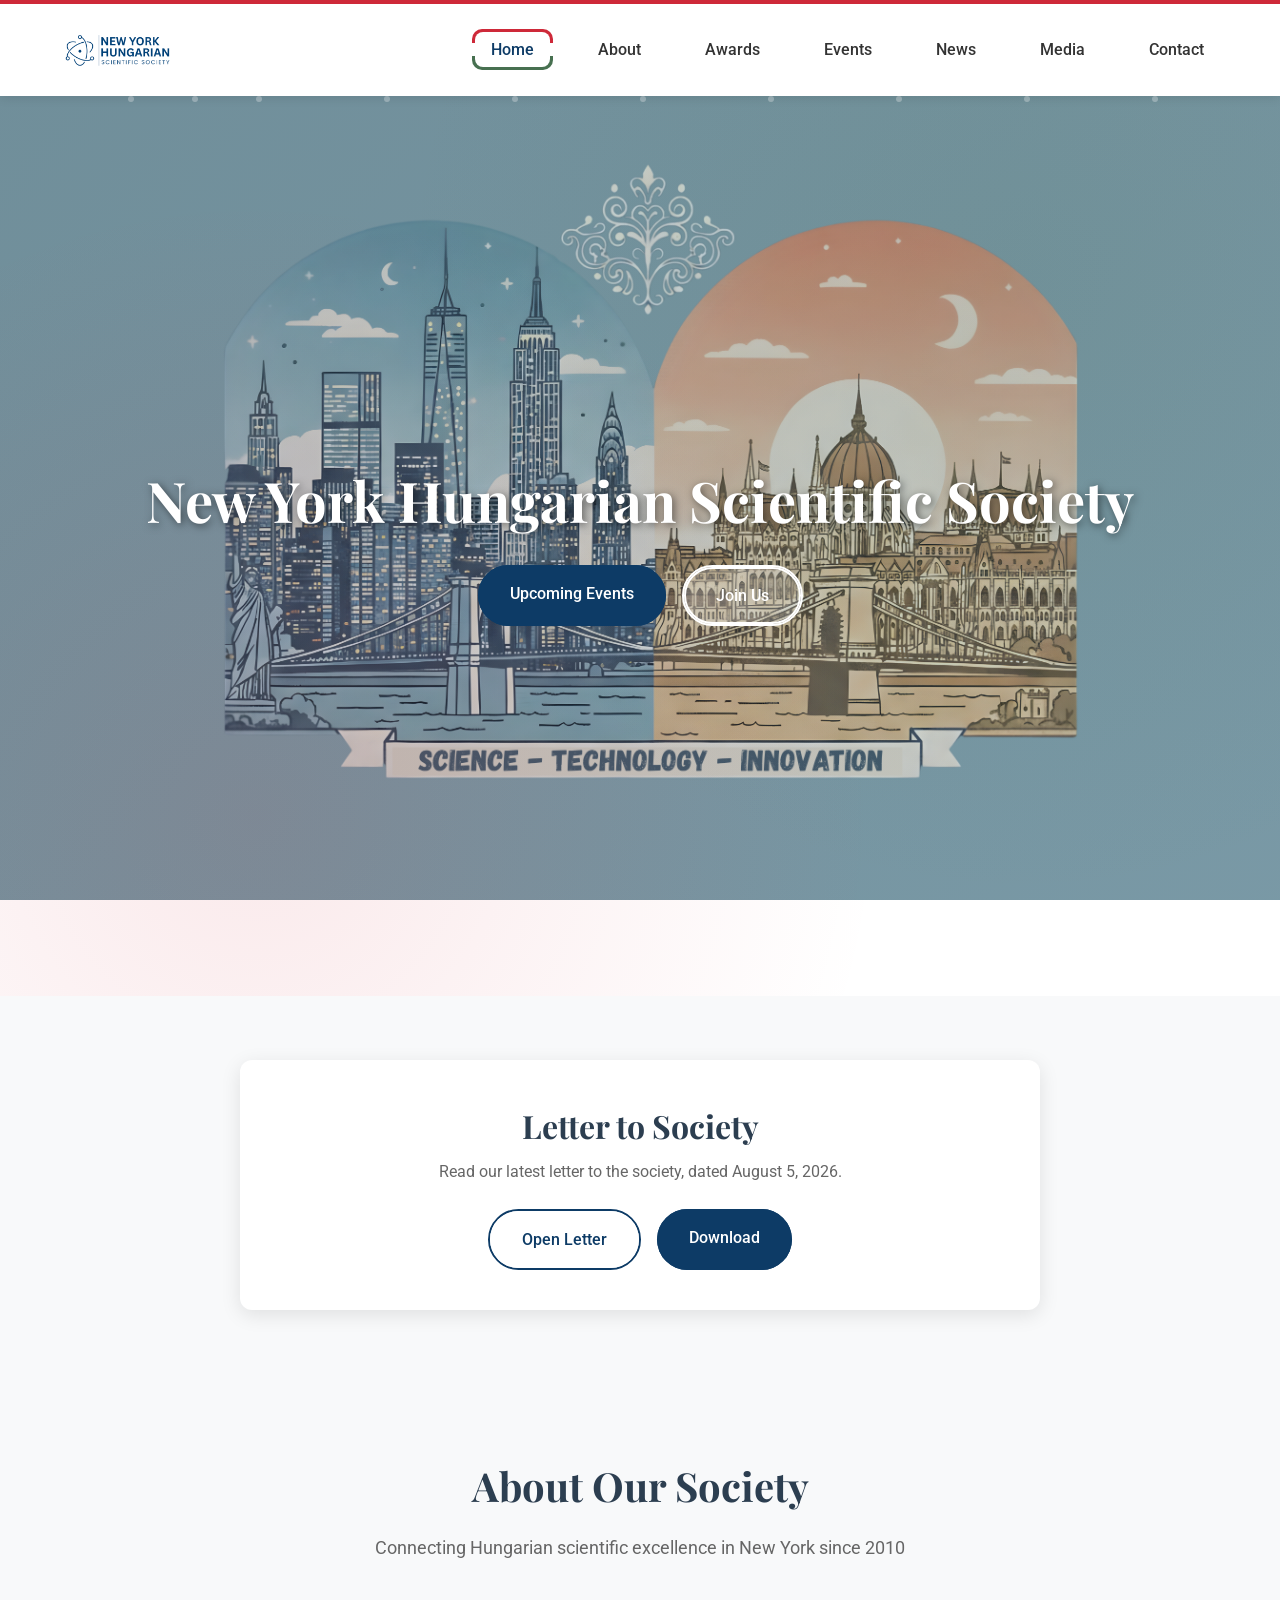
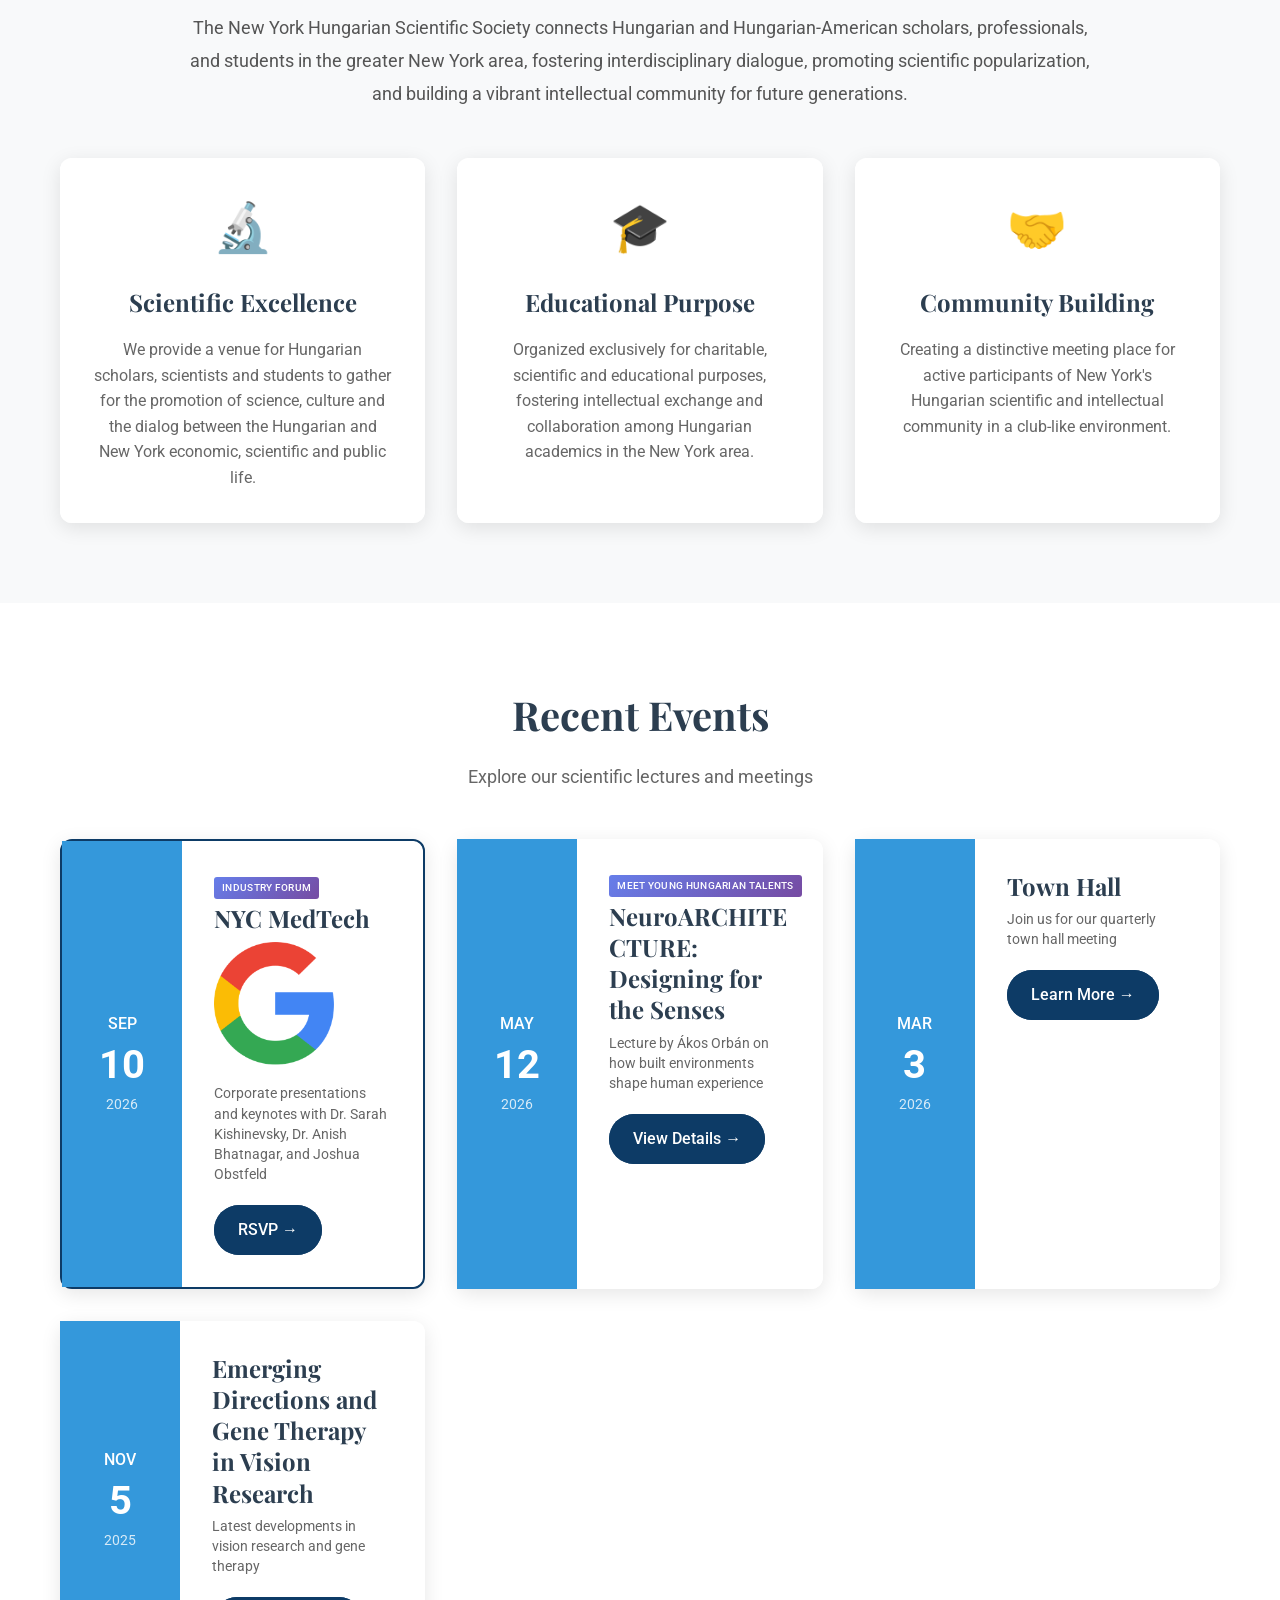
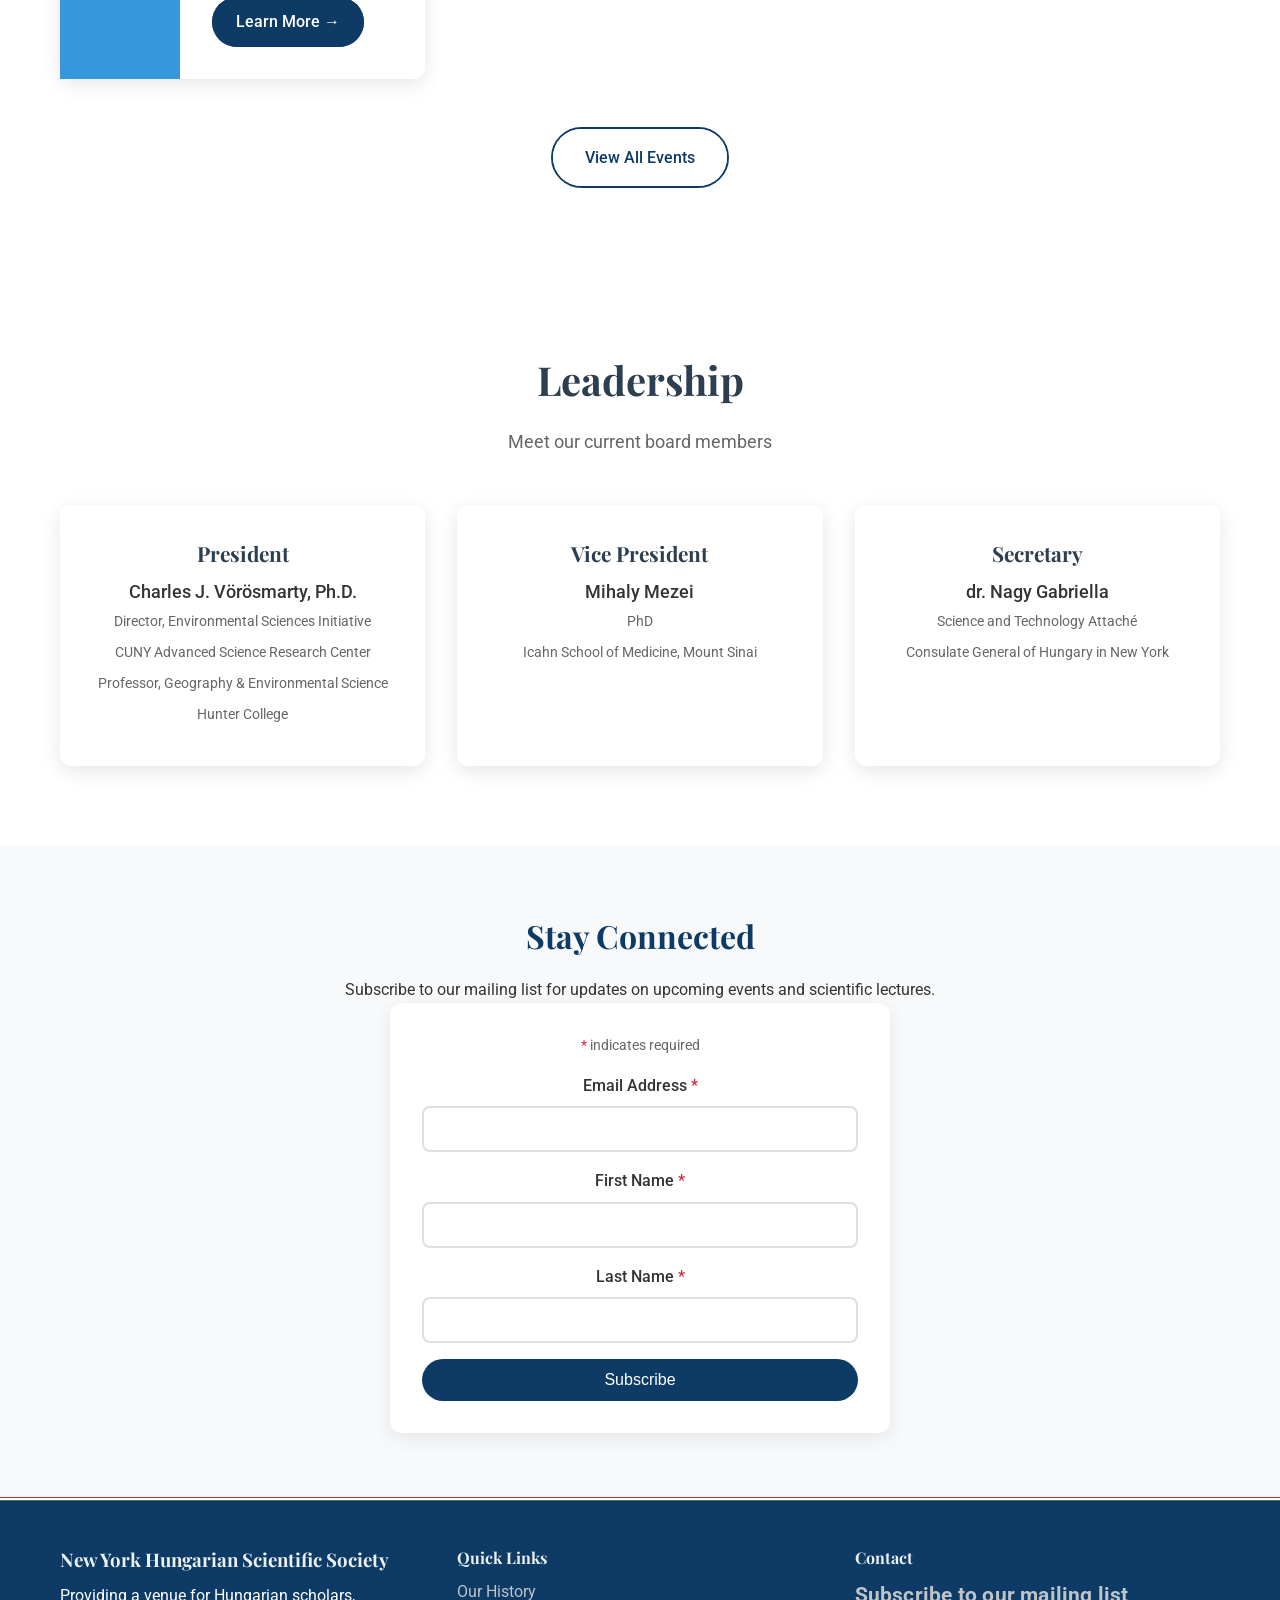
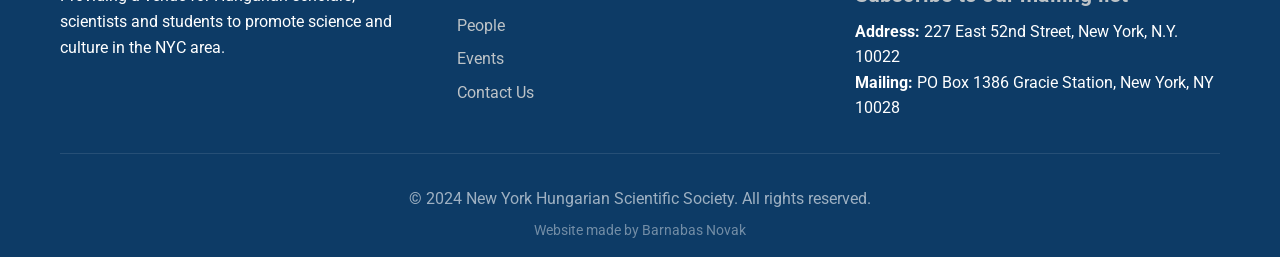
==== commit 670597b8: "Add NYC MedTech upcoming event with logo and RSVP email" ====
--- a/index.html
+++ b/index.html
@@ -161,6 +161,21 @@
                     <p>Explore our scientific lectures and meetings</p>
                 </div>
                 <div class="events-grid">
+                    <div class="event-card featured">
+                        <div class="event-date">
+                            <span class="month">SEP</span>
+                            <span class="day">10</span>
+                            <span class="year">2026</span>
+                        </div>
+                        <div class="event-content">
+                            <span class="event-series-tag-small">Industry Forum</span>
+                            <h3>NYC MedTech</h3>
+                            <img src="eventimages/nycmedtech.png" alt="NYC MedTech logo" style="max-width: 120px; height: auto; margin-bottom: 0.75rem;">
+                            <p>Corporate presentations and keynotes with Dr. Sarah Kishinevsky, Dr. Anish Bhatnagar, and Joshua Obstfeld</p>
+                            <a href="mailto:mamorrim@pwcpa.com?subject=RSVP%20for%20NYC%20MedTech%20-%20September%2010%2C%202026" class="event-link">RSVP →</a>
+                        </div>
+                    </div>
+
                     <div class="event-card">
                         <div class="event-date">
                             <span class="month">MAY</span>
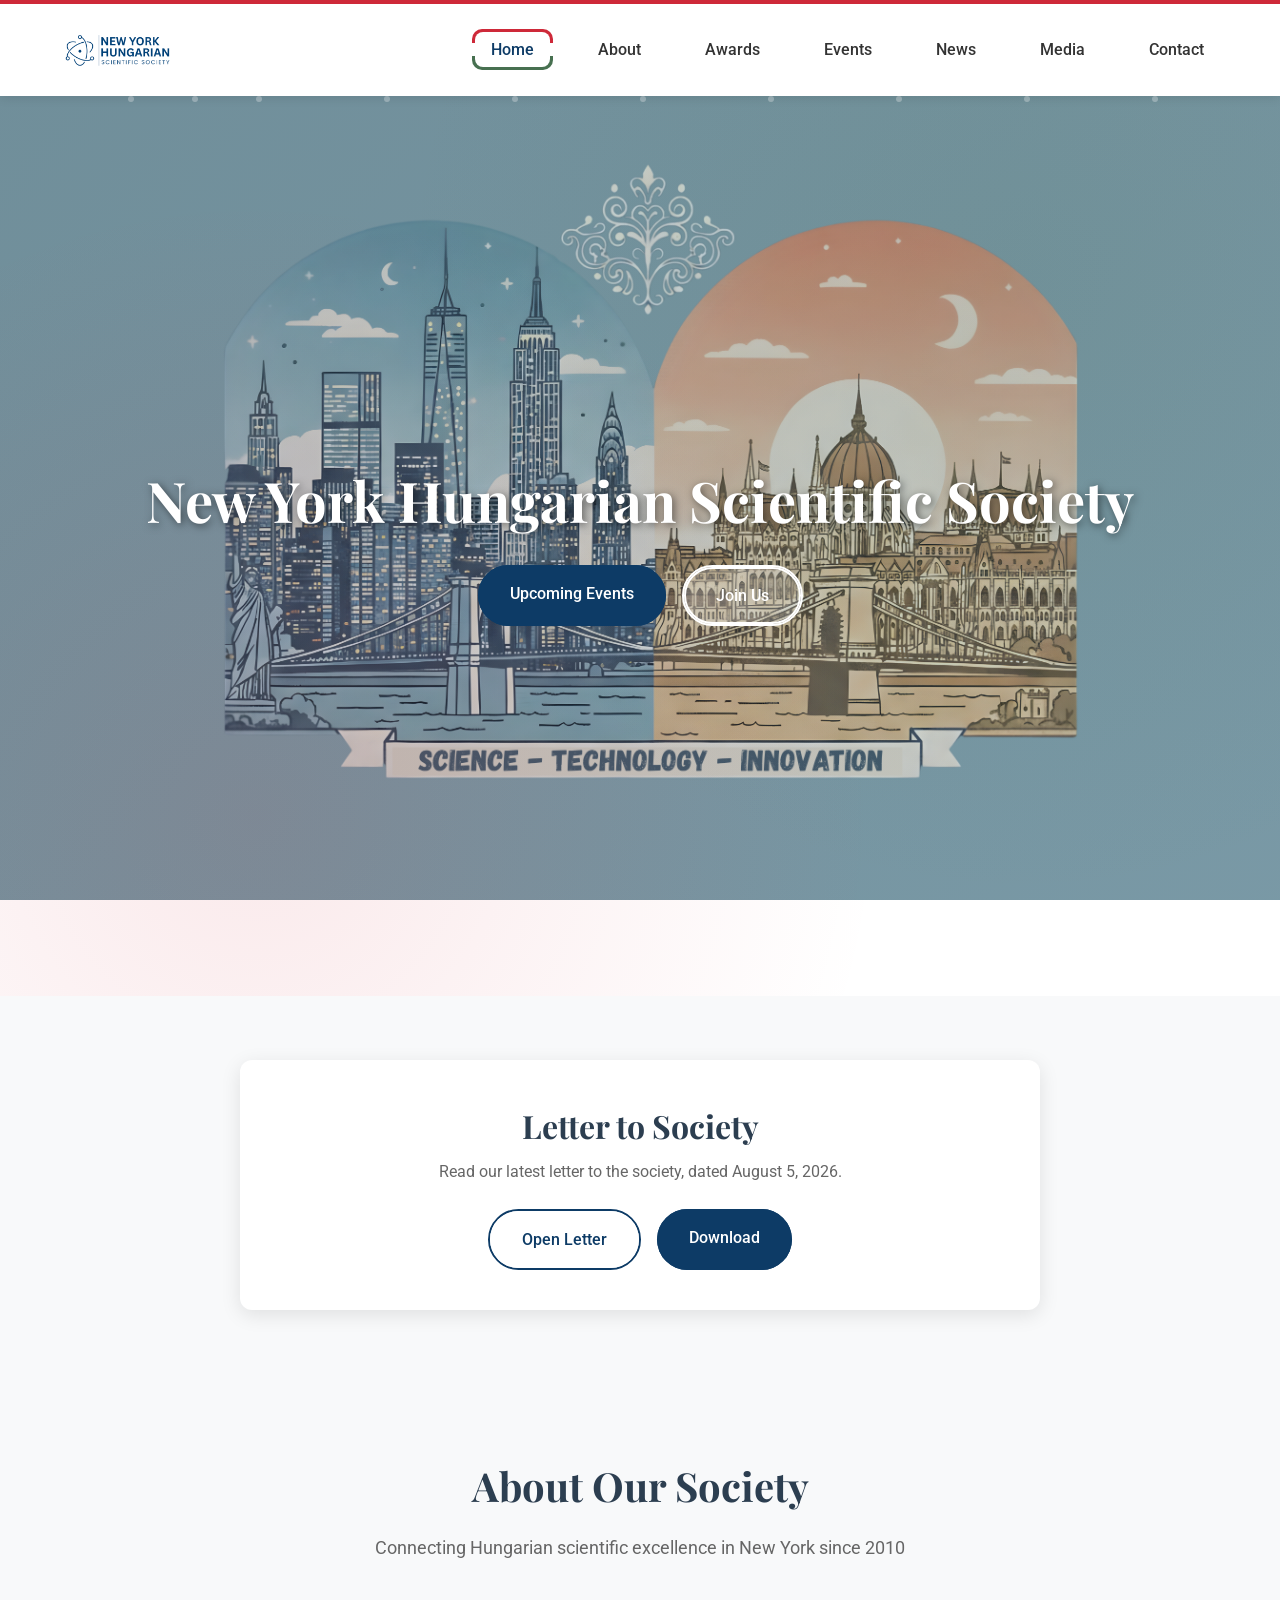
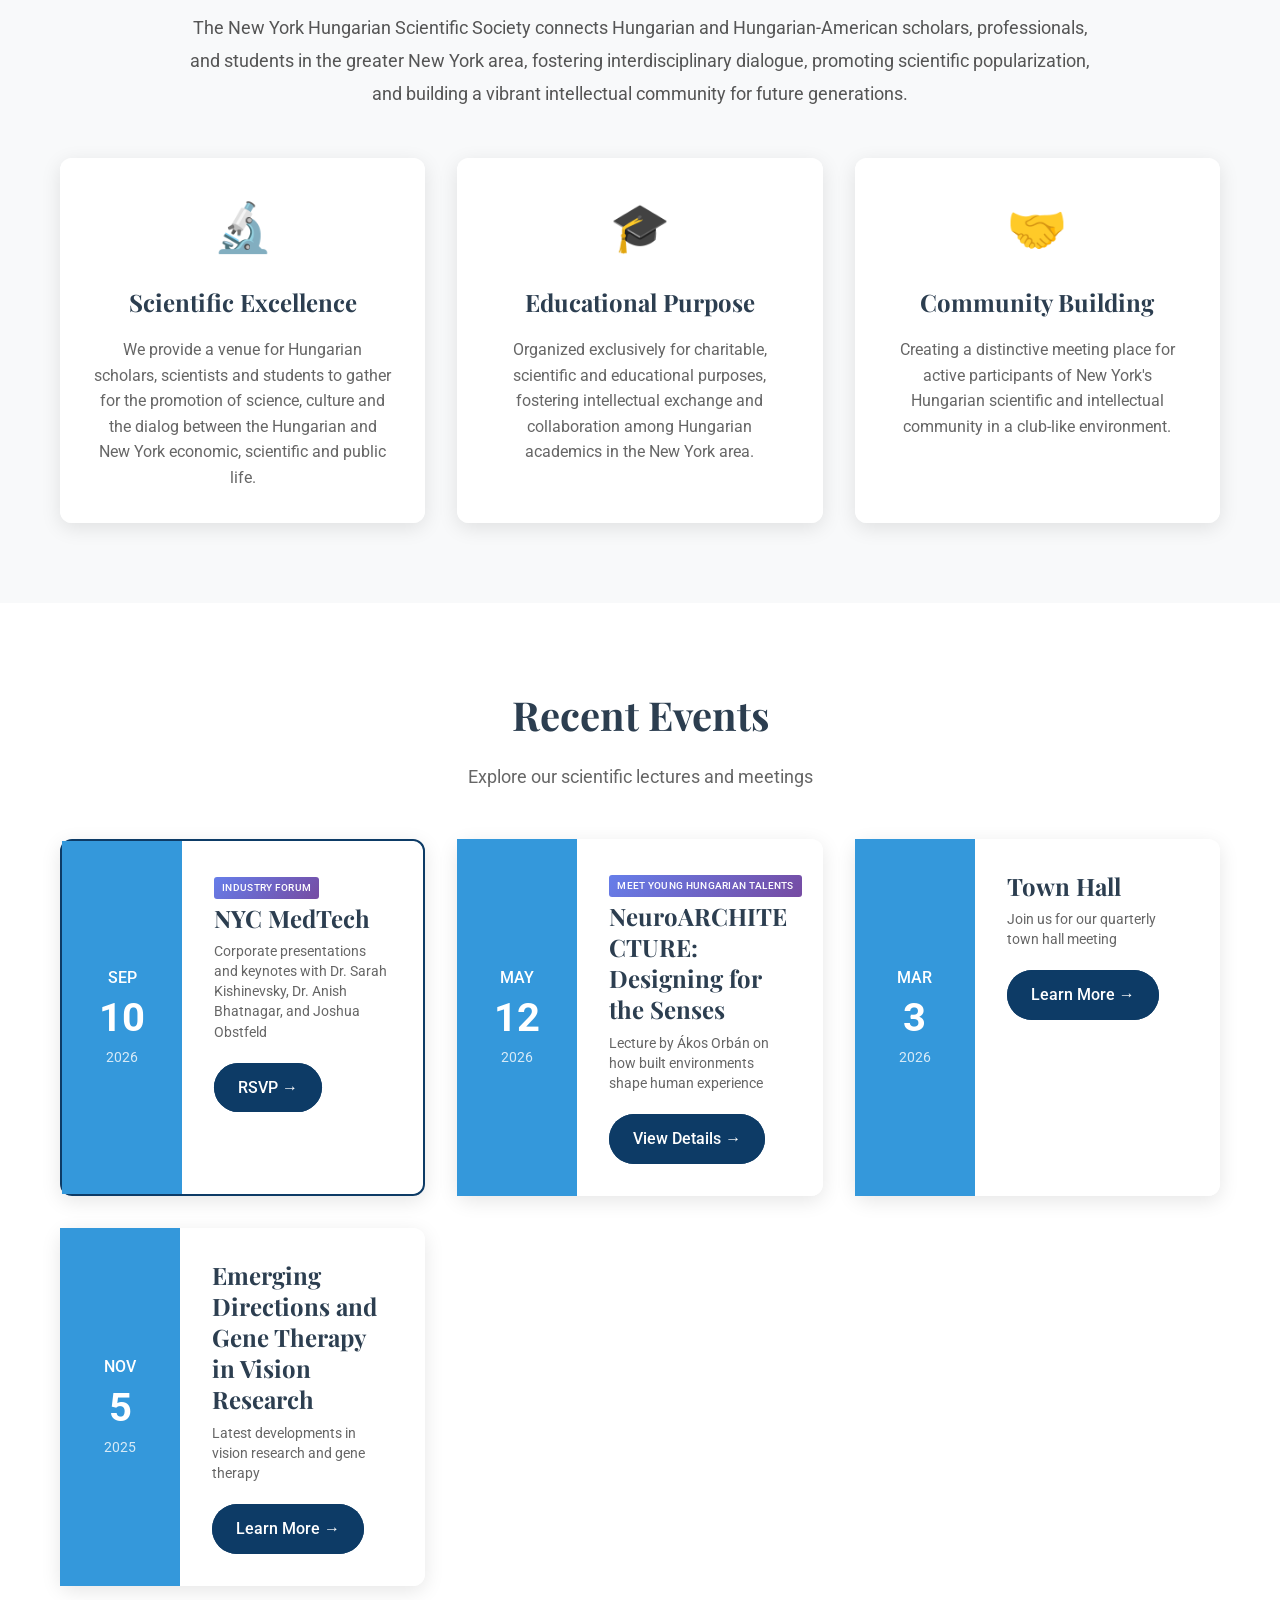
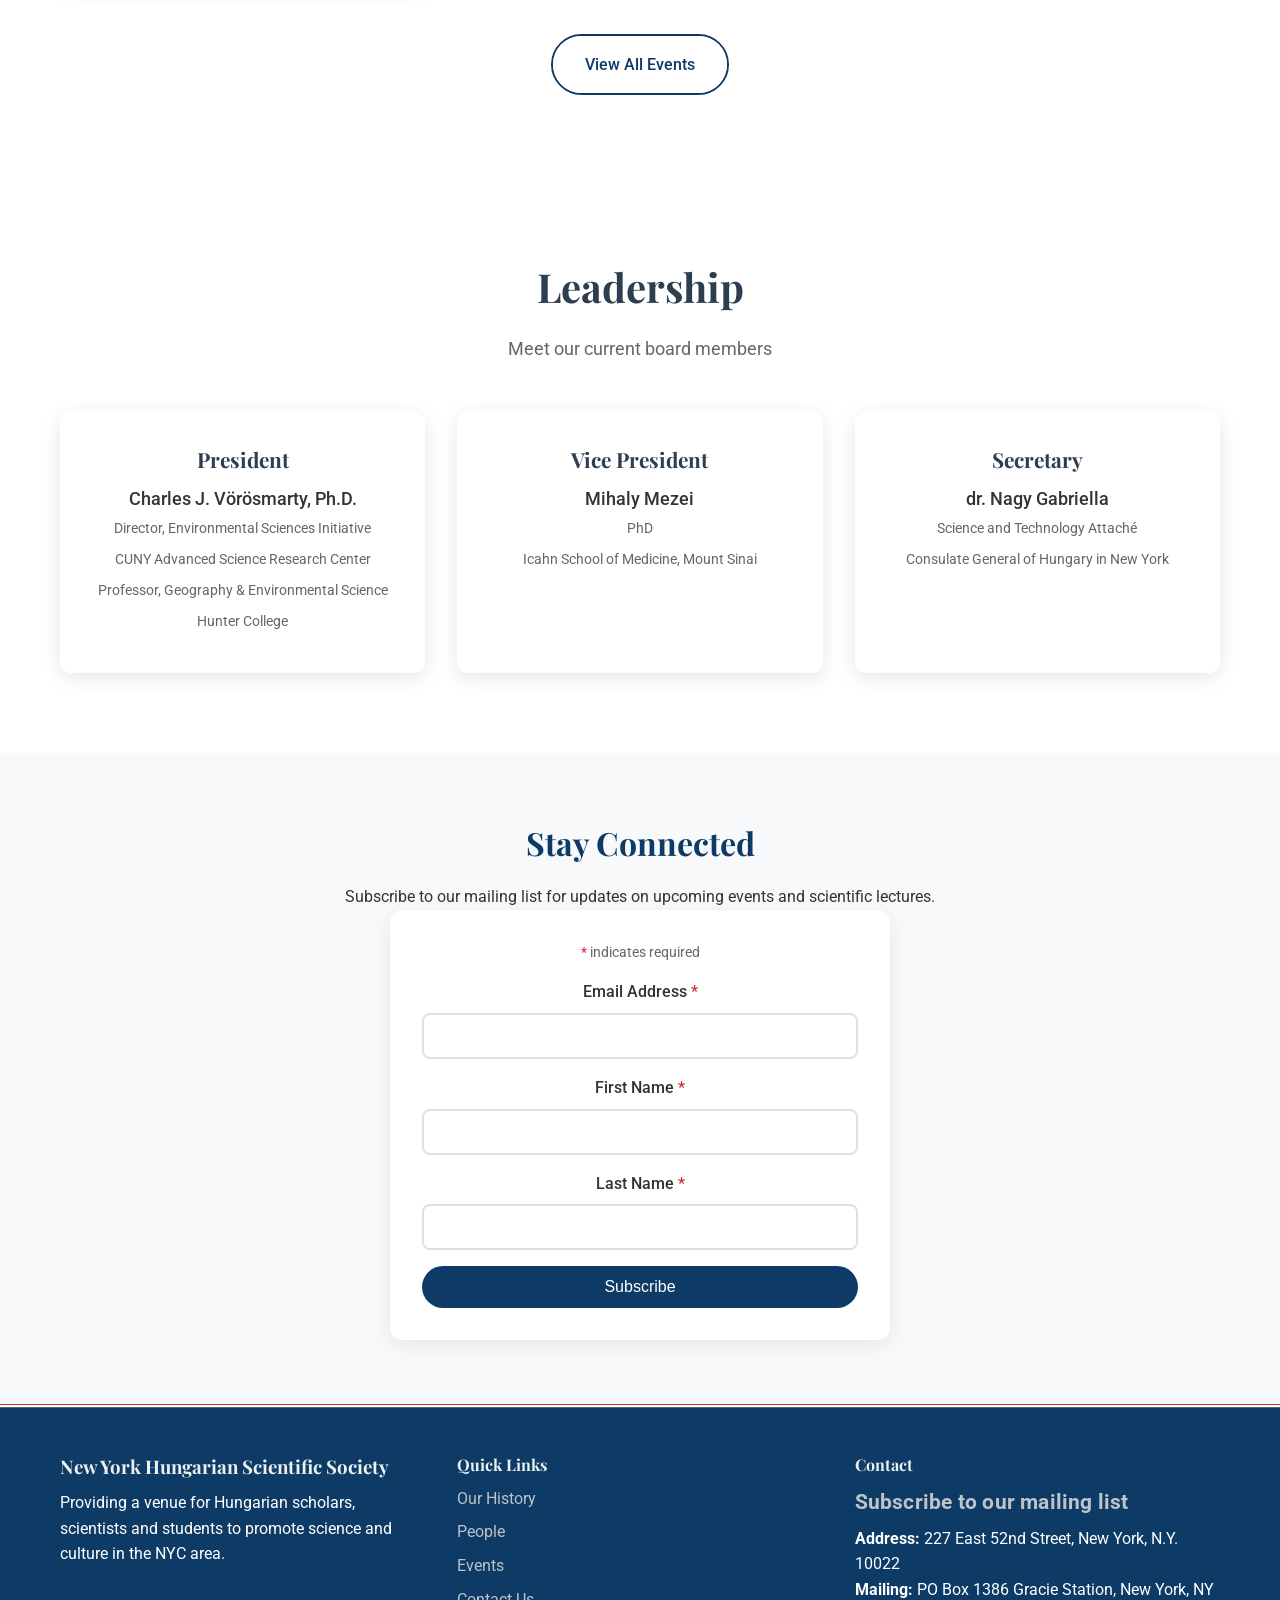
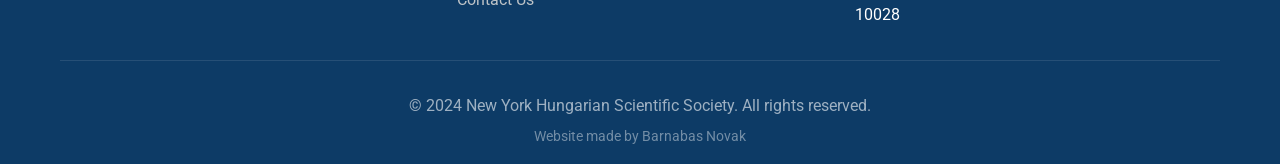
==== commit 80b3db7f: "Remove NYC MedTech logo image" ====
--- a/index.html
+++ b/index.html
@@ -170,7 +170,6 @@
                         <div class="event-content">
                             <span class="event-series-tag-small">Industry Forum</span>
                             <h3>NYC MedTech</h3>
-                            <img src="eventimages/nycmedtech.png" alt="NYC MedTech logo" style="max-width: 120px; height: auto; margin-bottom: 0.75rem;">
                             <p>Corporate presentations and keynotes with Dr. Sarah Kishinevsky, Dr. Anish Bhatnagar, and Joshua Obstfeld</p>
                             <a href="mailto:mamorrim@pwcpa.com?subject=RSVP%20for%20NYC%20MedTech%20-%20September%2010%2C%202026" class="event-link">RSVP →</a>
                         </div>
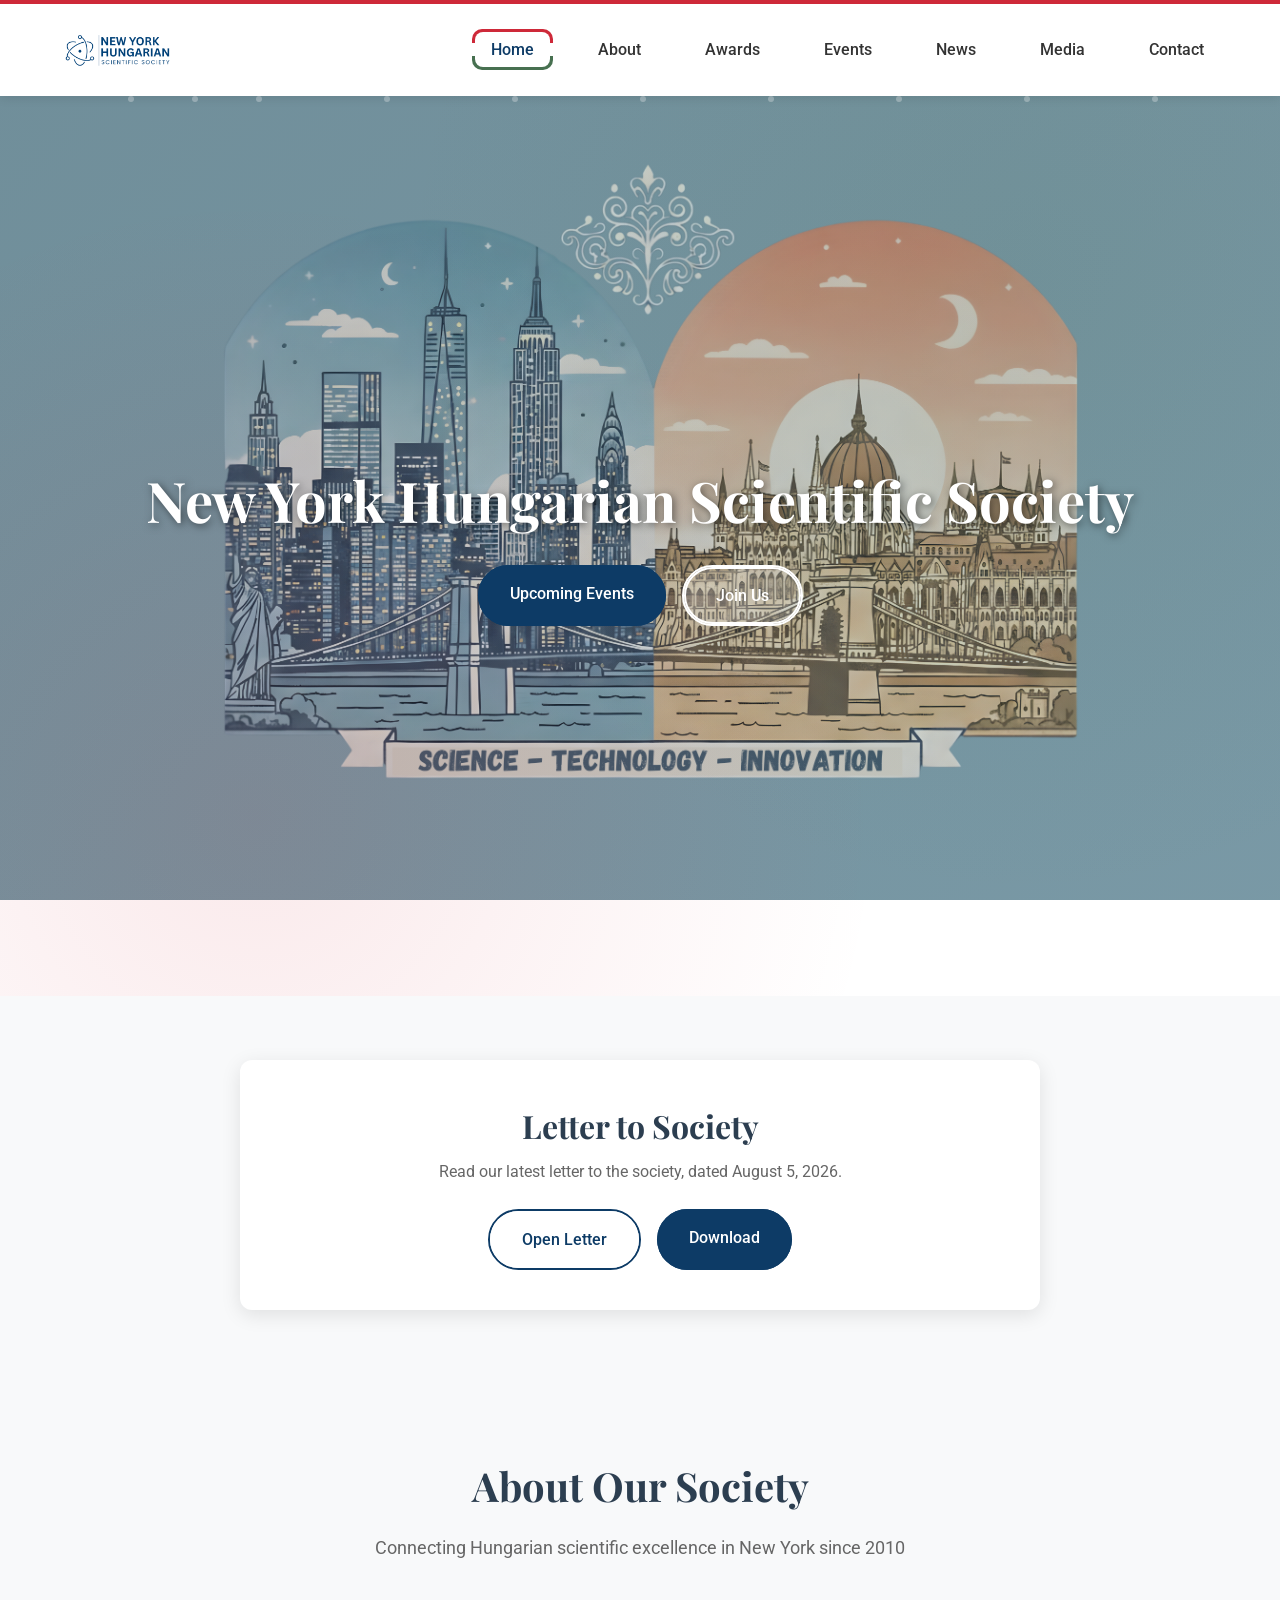
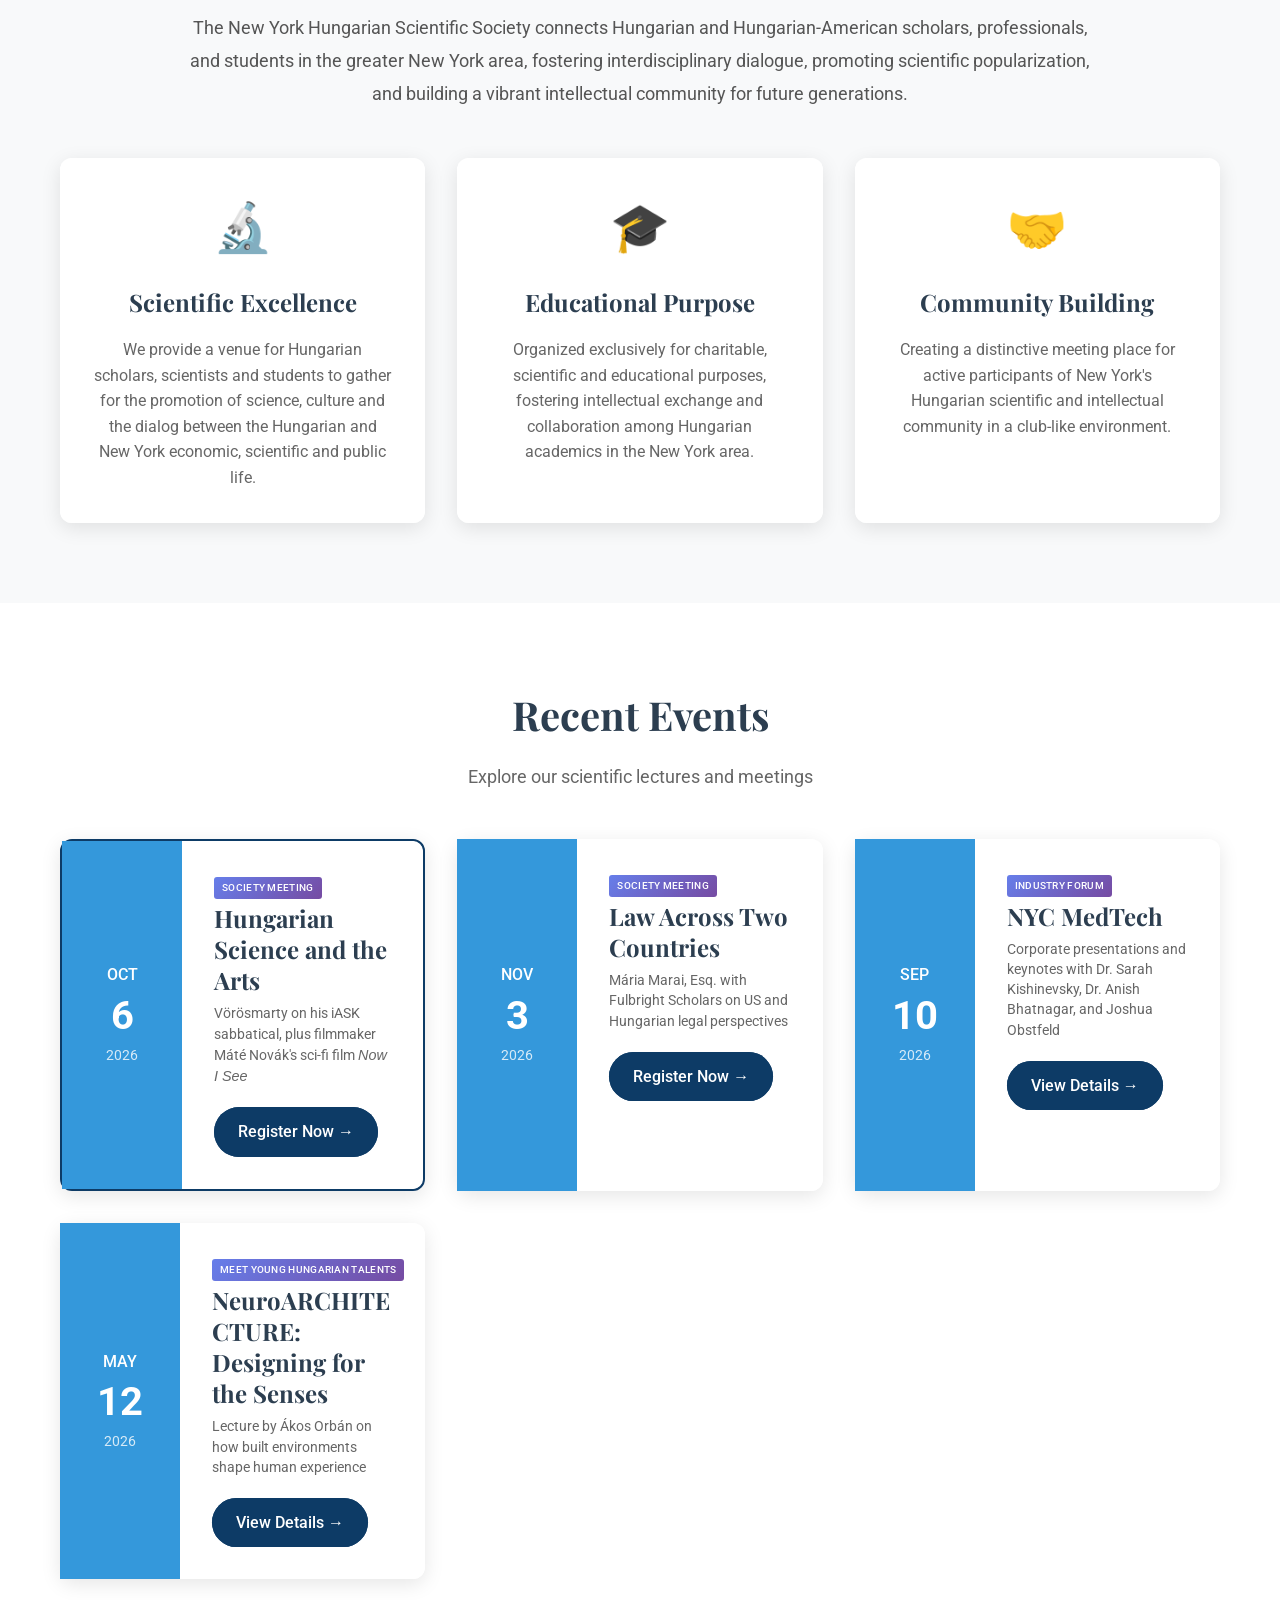
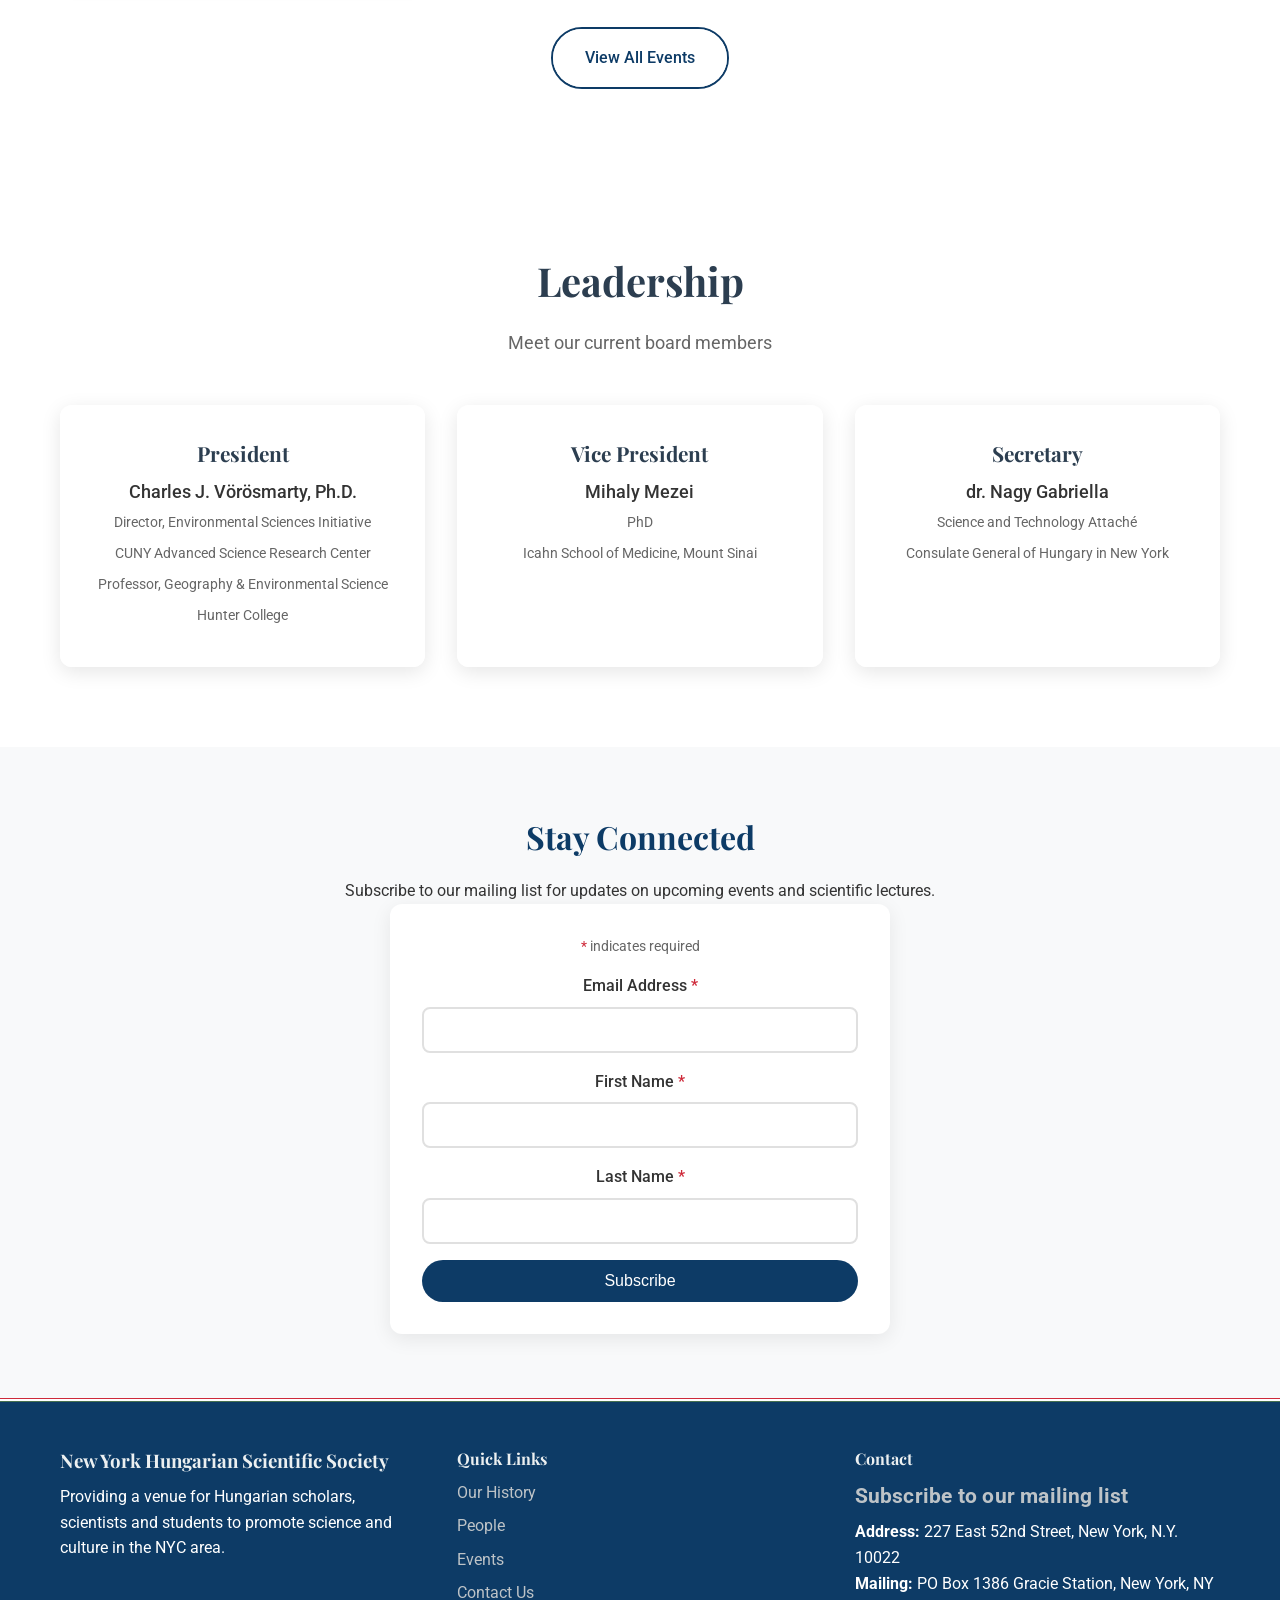
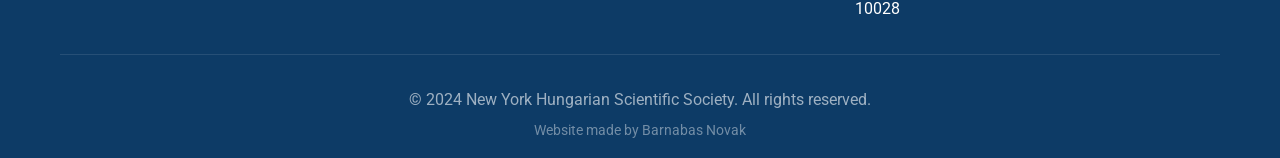
==== commit b147ee1f: "Add Oct 6 and Nov 3 2026 events with posters, rename eventimages folders to year-month format, mark " ====
--- a/index.html
+++ b/index.html
@@ -163,6 +163,34 @@
                 <div class="events-grid">
                     <div class="event-card featured">
                         <div class="event-date">
+                            <span class="month">OCT</span>
+                            <span class="day">6</span>
+                            <span class="year">2026</span>
+                        </div>
+                        <div class="event-content">
+                            <span class="event-series-tag-small">Society Meeting</span>
+                            <h3>Hungarian Science and the Arts</h3>
+                            <p>Vörösmarty on his iASK sabbatical, plus filmmaker Máté Novák's sci-fi film <em>Now I See</em></p>
+                            <a href="events.html" class="event-link">Register Now →</a>
+                        </div>
+                    </div>
+
+                    <div class="event-card">
+                        <div class="event-date">
+                            <span class="month">NOV</span>
+                            <span class="day">3</span>
+                            <span class="year">2026</span>
+                        </div>
+                        <div class="event-content">
+                            <span class="event-series-tag-small">Society Meeting</span>
+                            <h3>Law Across Two Countries</h3>
+                            <p>Mária Marai, Esq. with Fulbright Scholars on US and Hungarian legal perspectives</p>
+                            <a href="events.html" class="event-link">Register Now →</a>
+                        </div>
+                    </div>
+
+                    <div class="event-card">
+                        <div class="event-date">
                             <span class="month">SEP</span>
                             <span class="day">10</span>
                             <span class="year">2026</span>
@@ -171,7 +199,7 @@
                             <span class="event-series-tag-small">Industry Forum</span>
                             <h3>NYC MedTech</h3>
                             <p>Corporate presentations and keynotes with Dr. Sarah Kishinevsky, Dr. Anish Bhatnagar, and Joshua Obstfeld</p>
-                            <a href="mailto:mamorrim@pwcpa.com?subject=RSVP%20for%20NYC%20MedTech%20-%20September%2010%2C%202026" class="event-link">RSVP →</a>
+                            <a href="events.html" class="event-link">View Details →</a>
                         </div>
                     </div>
 
@@ -186,30 +214,6 @@
                             <h3>NeuroARCHITECTURE: Designing for the Senses</h3>
                             <p>Lecture by Ákos Orbán on how built environments shape human experience</p>
                             <a href="events.html" class="event-link">View Details →</a>
-                        </div>
-                    </div>
-                    <div class="event-card">
-                        <div class="event-date">
-                            <span class="month">MAR</span>
-                            <span class="day">3</span>
-                            <span class="year">2026</span>
-                        </div>
-                        <div class="event-content">
-                            <h3>Town Hall</h3>
-                            <p>Join us for our quarterly town hall meeting</p>
-                            <a href="events.html" class="event-link">Learn More →</a>
-                        </div>
-                    </div>
-                    <div class="event-card">
-                        <div class="event-date">
-                            <span class="month">NOV</span>
-                            <span class="day">5</span>
-                            <span class="year">2025</span>
-                        </div>
-                        <div class="event-content">
-                            <h3>Emerging Directions and Gene Therapy in Vision Research</h3>
-                            <p>Latest developments in vision research and gene therapy</p>
-                            <a href="events.html" class="event-link">Learn More →</a>
                         </div>
                     </div>
                 </div>
--- a/styles.css
+++ b/styles.css
@@ -4135,6 +4135,17 @@
     flex-wrap: wrap;
 }
 
+/* Event poster image */
+.event-poster {
+    max-width: 280px;
+    width: 100%;
+    height: auto;
+    display: block;
+    border-radius: 8px;
+    box-shadow: 0 4px 12px rgba(0,0,0,0.15);
+    margin-bottom: 1rem;
+}
+
 /* Grey button for completed/past events */
 .btn-grey {
     background: #7f8c8d;
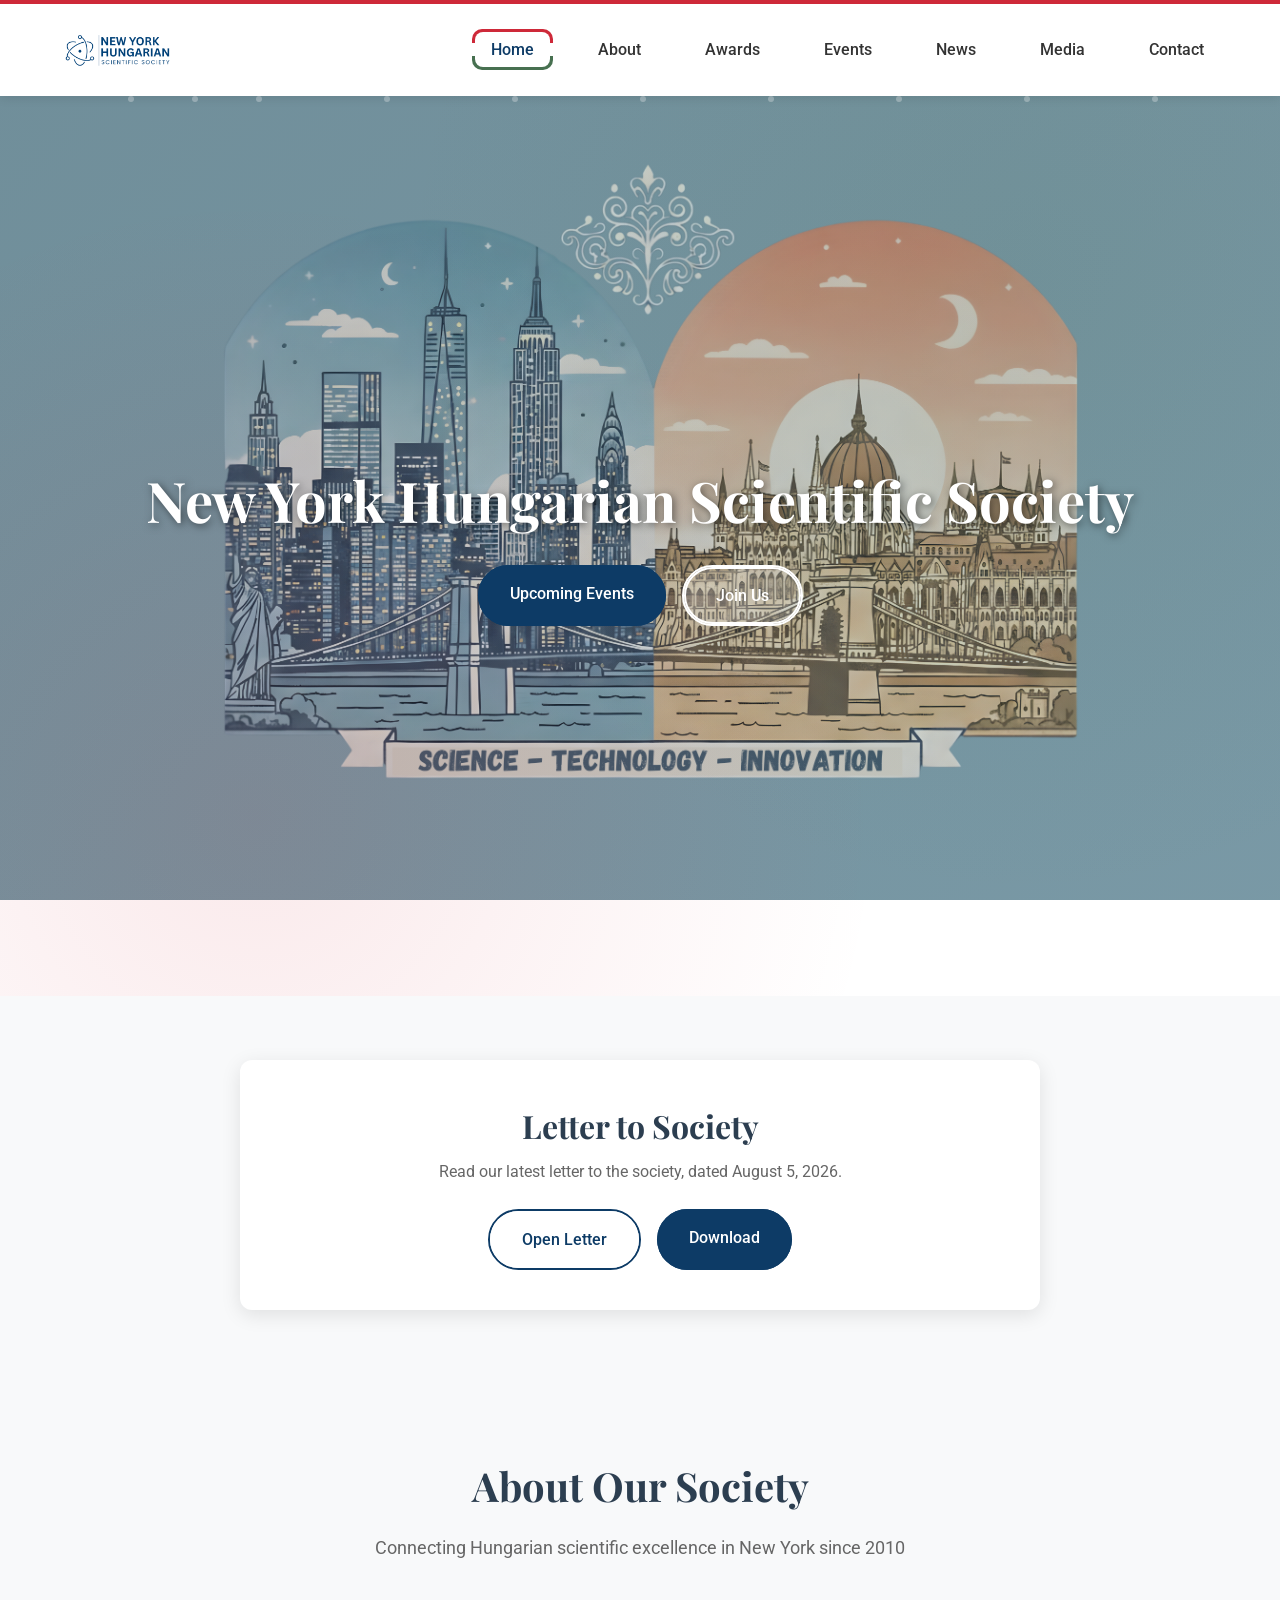
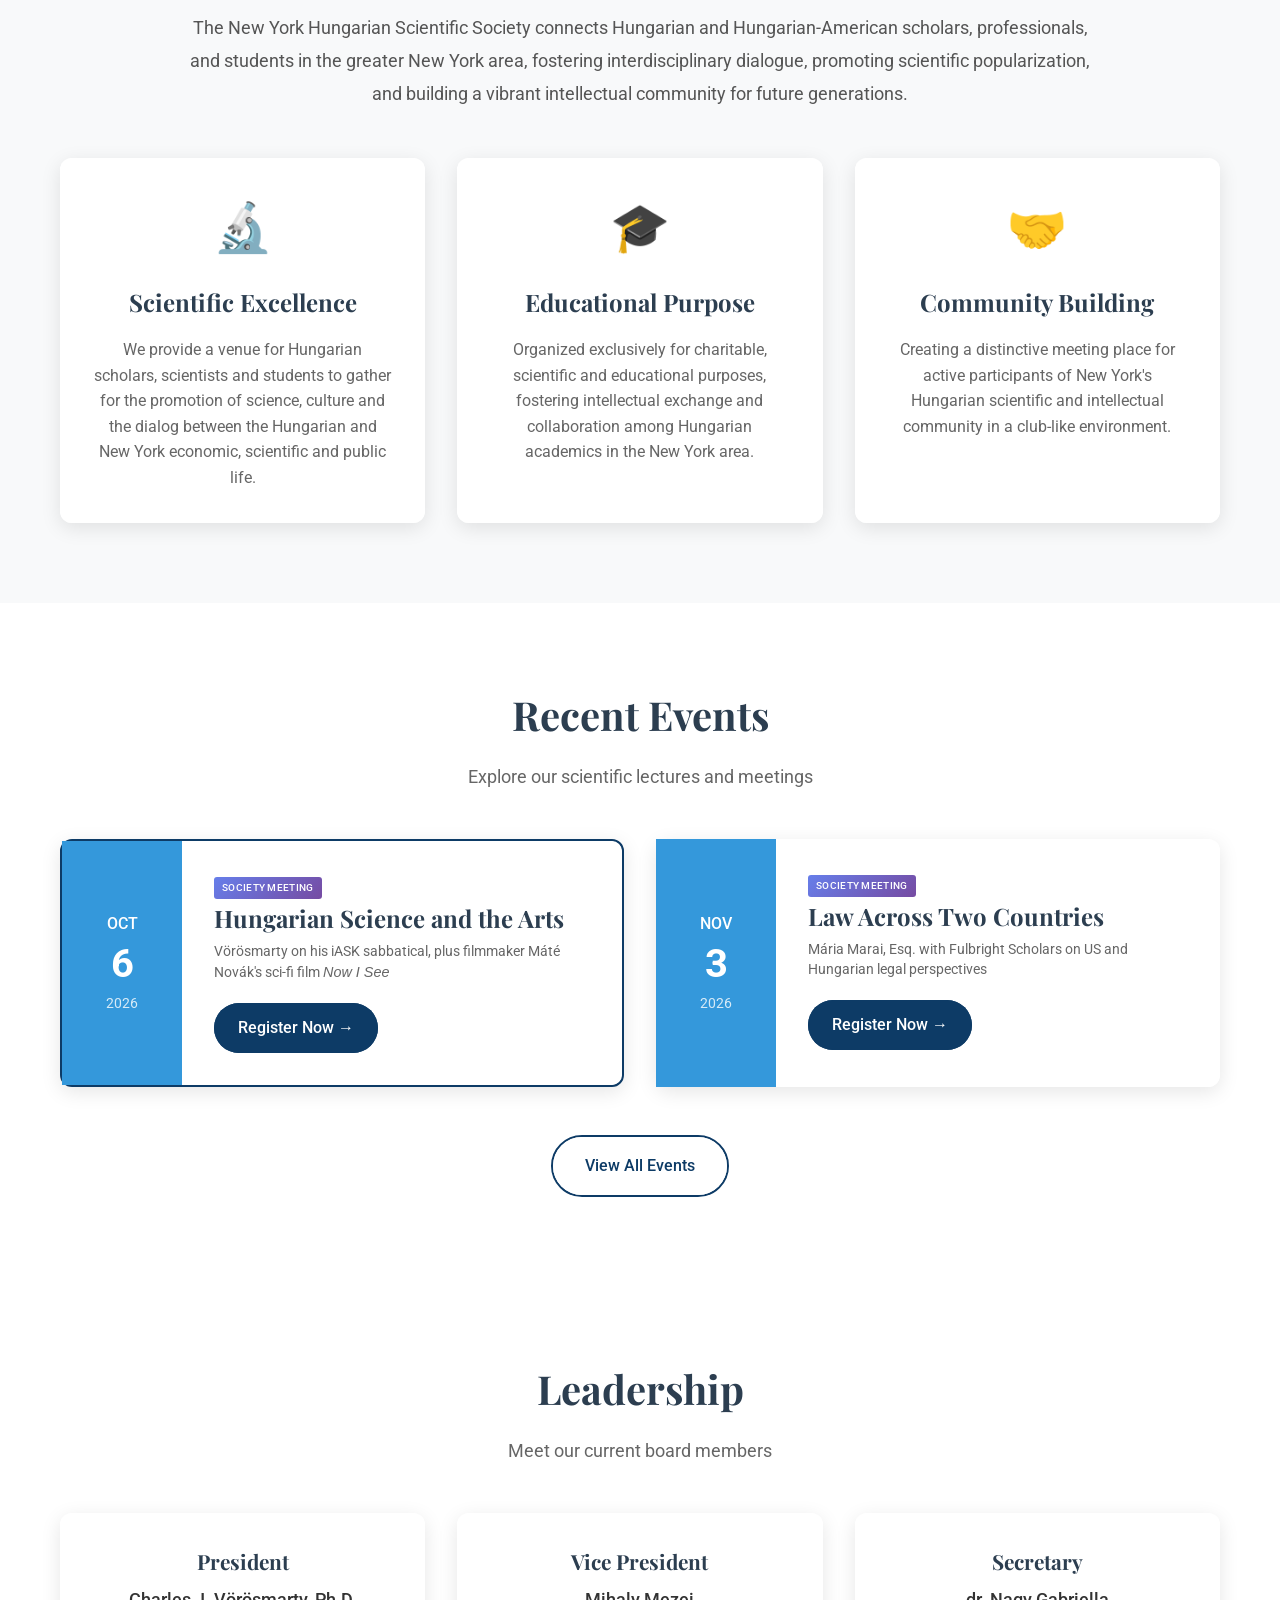
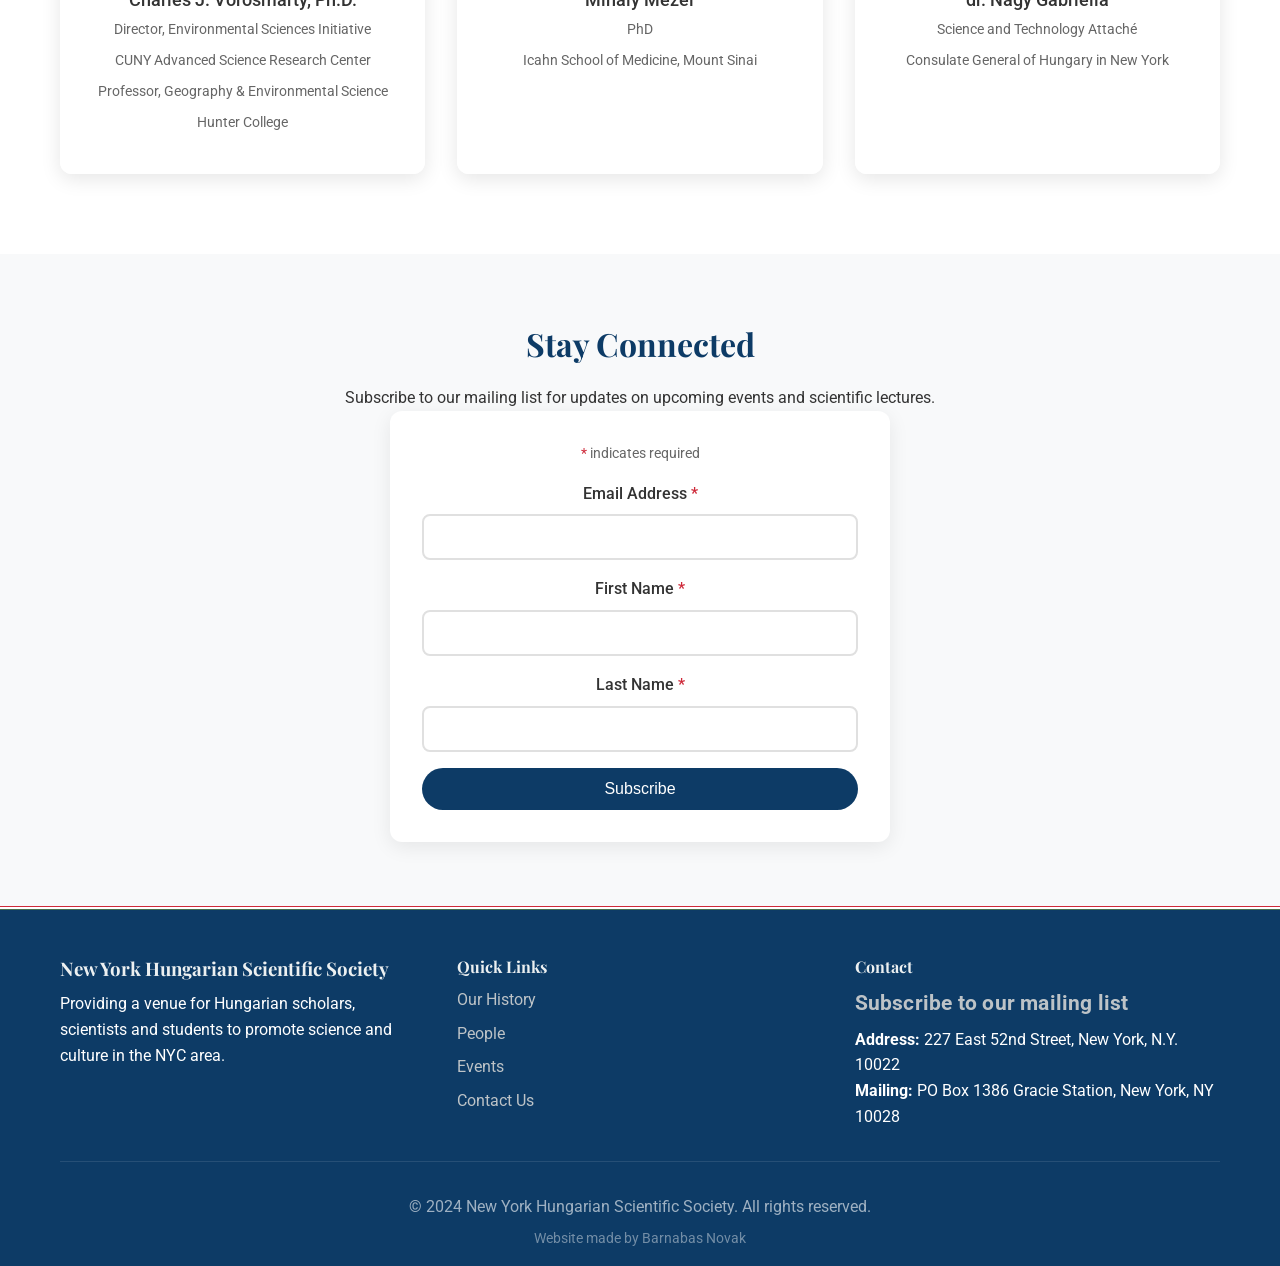
==== commit 6b15eee1: "Remove past event cards from homepage grid" ====
--- a/index.html
+++ b/index.html
@@ -189,33 +189,6 @@
                         </div>
                     </div>
 
-                    <div class="event-card">
-                        <div class="event-date">
-                            <span class="month">SEP</span>
-                            <span class="day">10</span>
-                            <span class="year">2026</span>
-                        </div>
-                        <div class="event-content">
-                            <span class="event-series-tag-small">Industry Forum</span>
-                            <h3>NYC MedTech</h3>
-                            <p>Corporate presentations and keynotes with Dr. Sarah Kishinevsky, Dr. Anish Bhatnagar, and Joshua Obstfeld</p>
-                            <a href="events.html" class="event-link">View Details →</a>
-                        </div>
-                    </div>
-
-                    <div class="event-card">
-                        <div class="event-date">
-                            <span class="month">MAY</span>
-                            <span class="day">12</span>
-                            <span class="year">2026</span>
-                        </div>
-                        <div class="event-content">
-                            <span class="event-series-tag-small">Meet Young Hungarian Talents</span>
-                            <h3>NeuroARCHITECTURE: Designing for the Senses</h3>
-                            <p>Lecture by Ákos Orbán on how built environments shape human experience</p>
-                            <a href="events.html" class="event-link">View Details →</a>
-                        </div>
-                    </div>
                 </div>
                 <div class="events-cta">
                     <a href="events.html" class="btn btn-outline">View All Events</a>
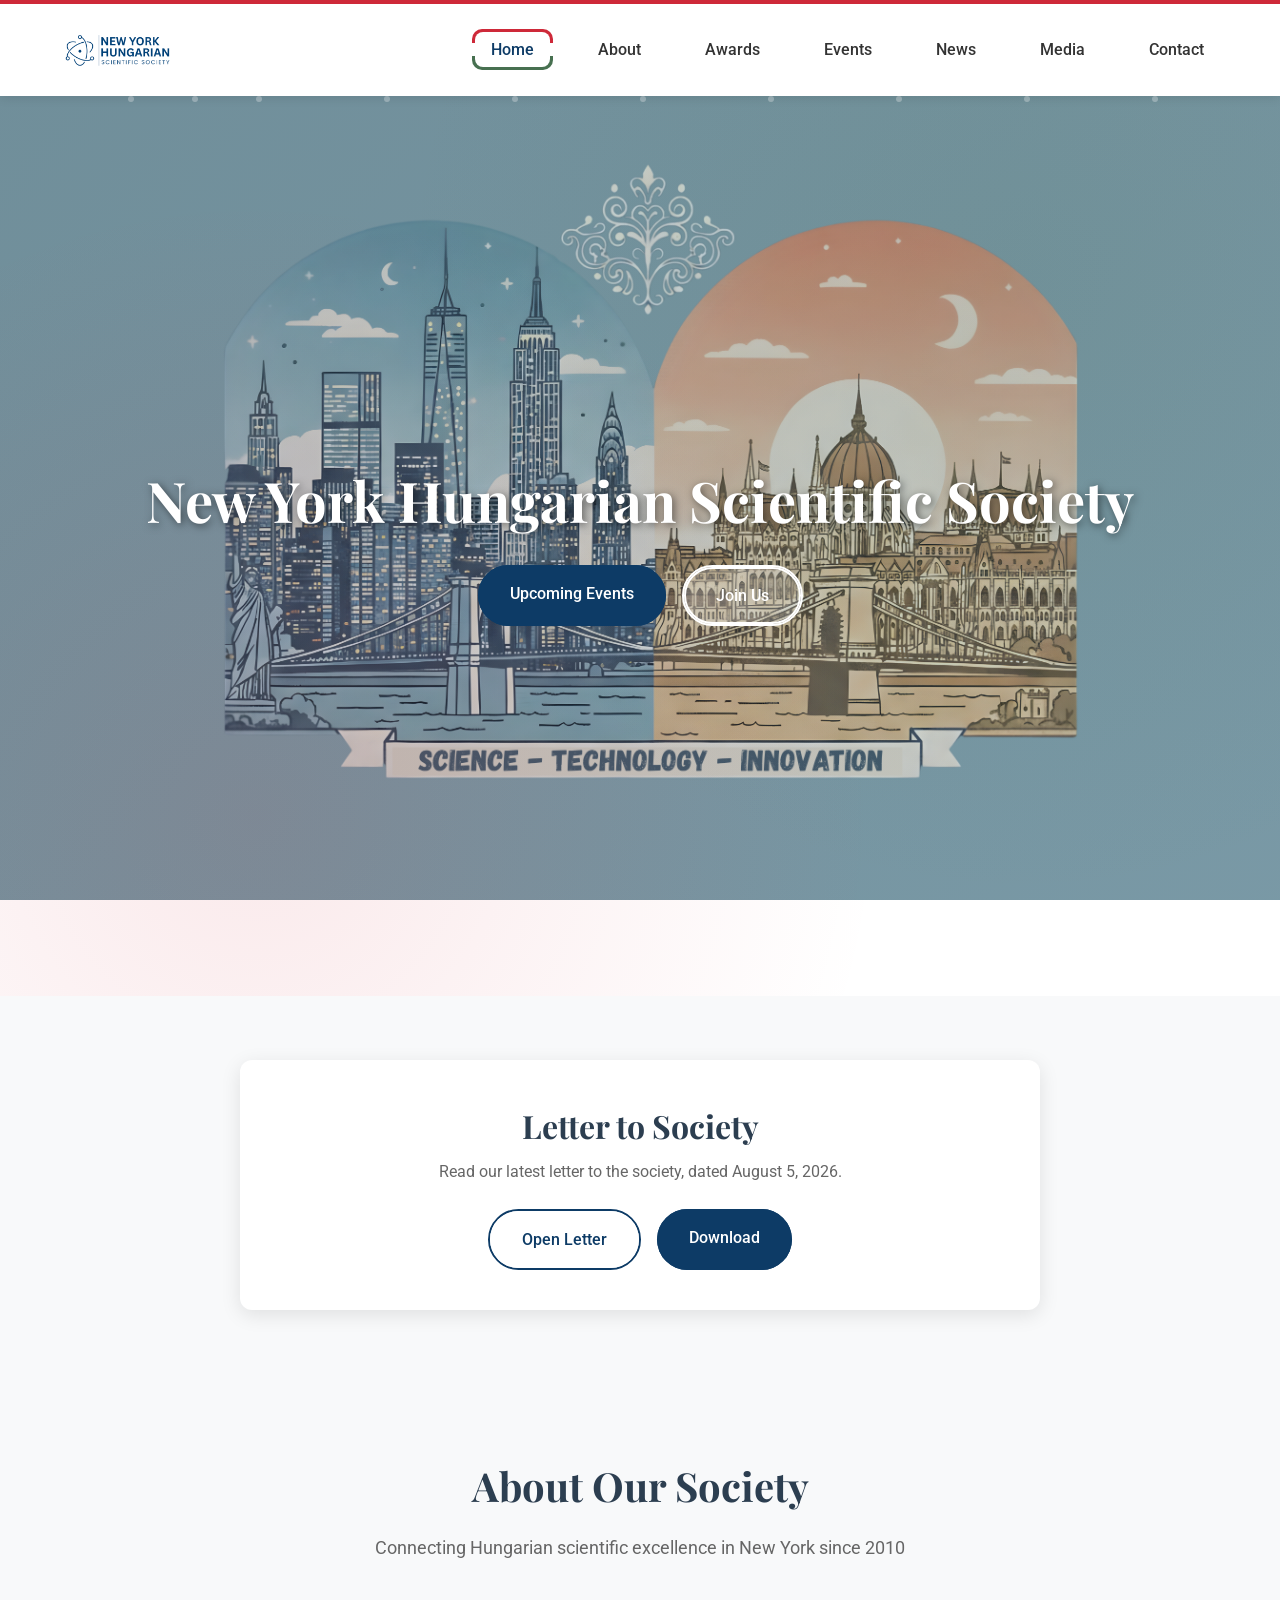
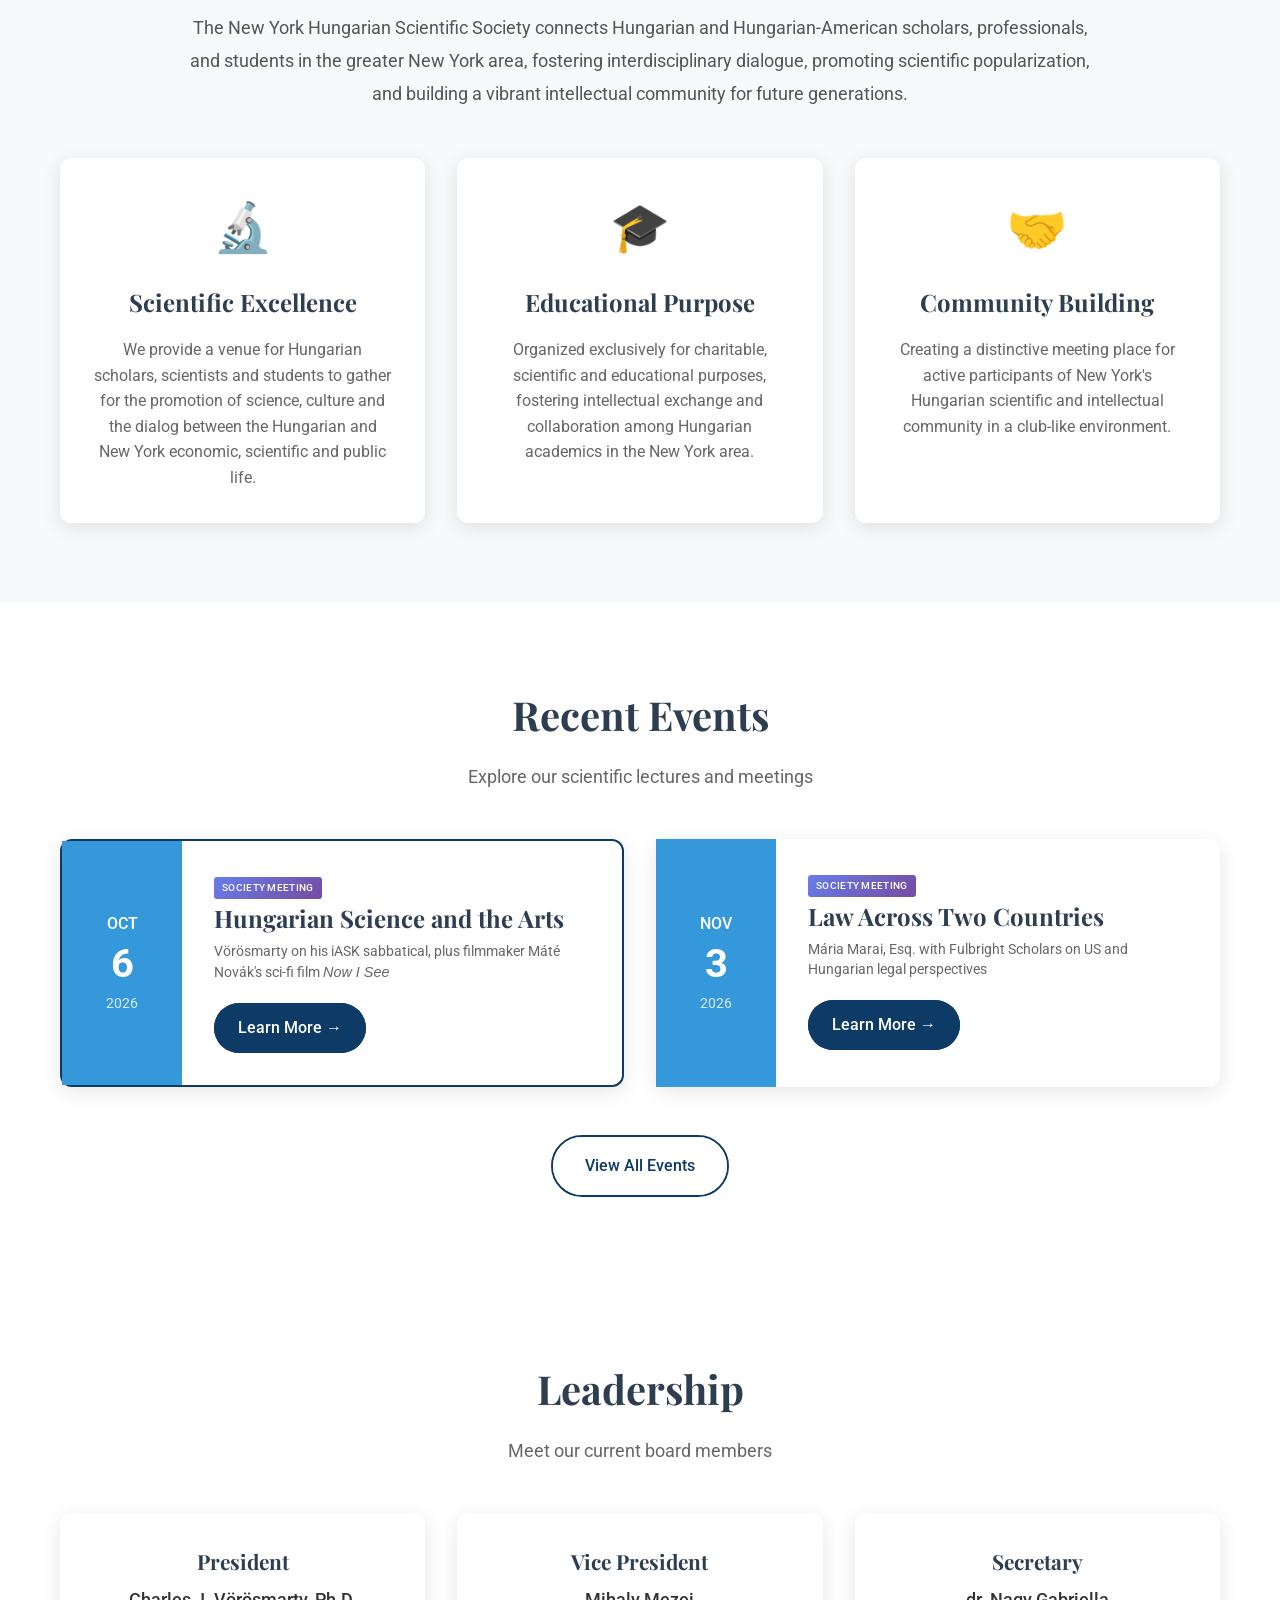
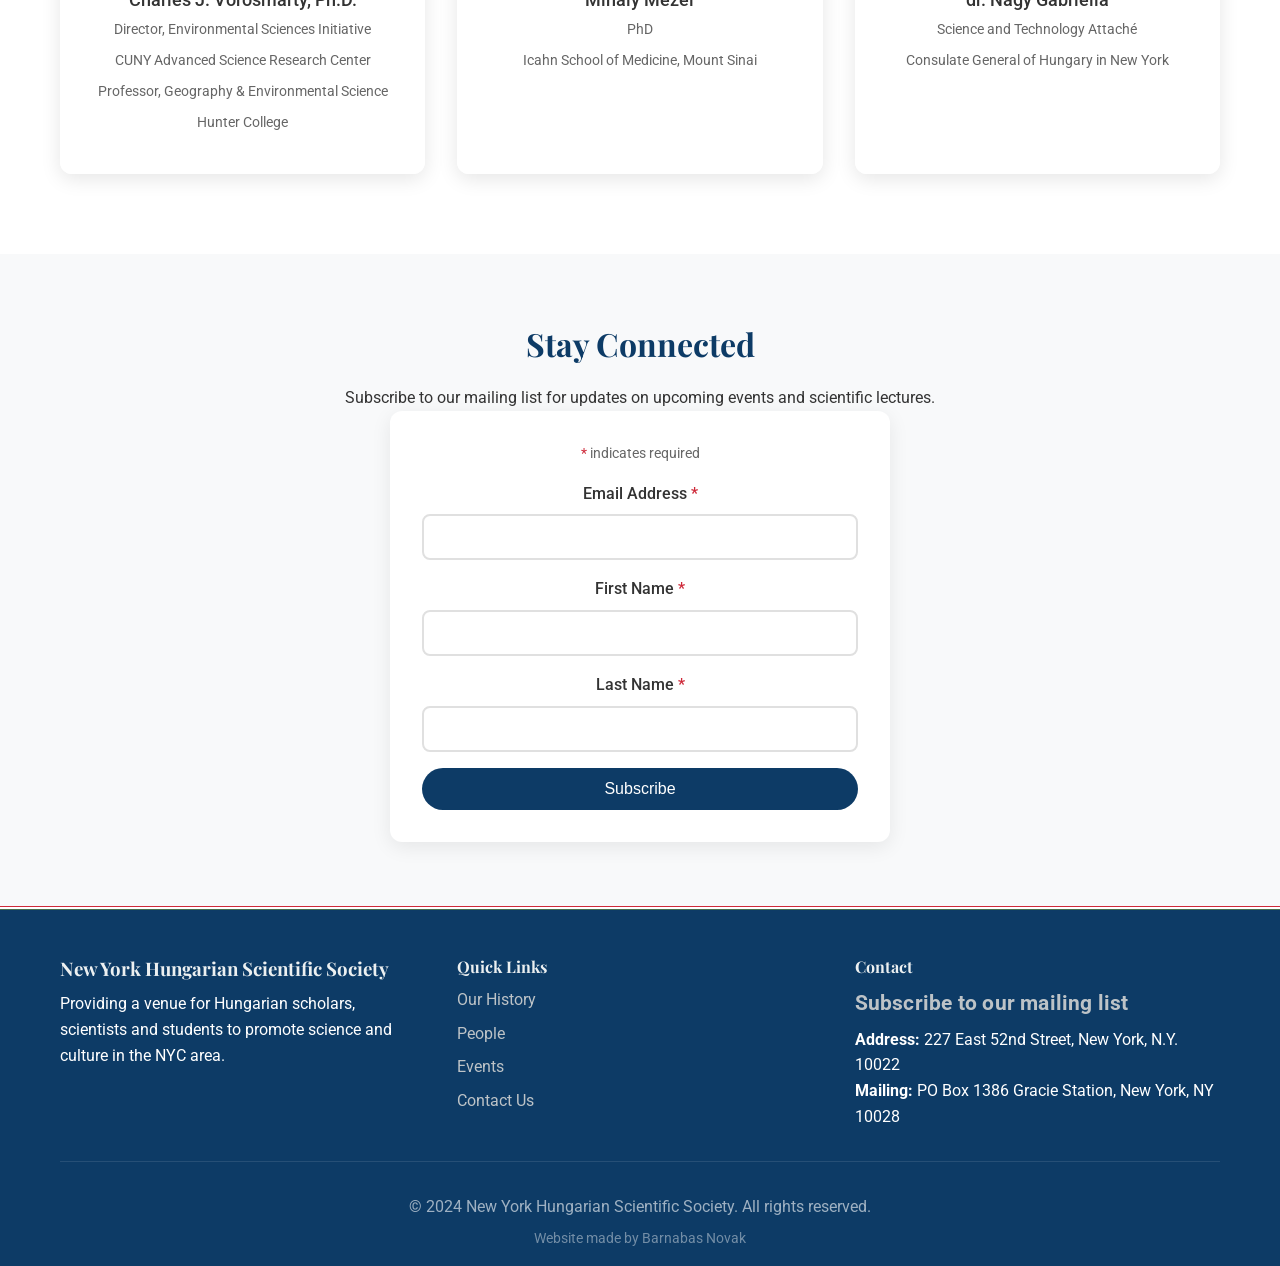
==== commit 6734c4d6: "Homepage links to Learn More, poster lightbox popup instead of new tab" ====
--- a/index.html
+++ b/index.html
@@ -171,7 +171,7 @@
                             <span class="event-series-tag-small">Society Meeting</span>
                             <h3>Hungarian Science and the Arts</h3>
                             <p>Vörösmarty on his iASK sabbatical, plus filmmaker Máté Novák's sci-fi film <em>Now I See</em></p>
-                            <a href="events.html" class="event-link">Register Now →</a>
+                            <a href="events.html" class="event-link">Learn More →</a>
                         </div>
                     </div>
 
@@ -185,7 +185,7 @@
                             <span class="event-series-tag-small">Society Meeting</span>
                             <h3>Law Across Two Countries</h3>
                             <p>Mária Marai, Esq. with Fulbright Scholars on US and Hungarian legal perspectives</p>
-                            <a href="events.html" class="event-link">Register Now →</a>
+                            <a href="events.html" class="event-link">Learn More →</a>
                         </div>
                     </div>
 
--- a/styles.css
+++ b/styles.css
@@ -4144,6 +4144,43 @@
     border-radius: 8px;
     box-shadow: 0 4px 12px rgba(0,0,0,0.15);
     margin-bottom: 1rem;
+    cursor: zoom-in;
+}
+
+/* Poster lightbox */
+.lightbox {
+    display: none;
+    position: fixed;
+    z-index: 1000;
+    top: 0;
+    left: 0;
+    width: 100%;
+    height: 100%;
+    background: rgba(0,0,0,0.85);
+    justify-content: center;
+    align-items: center;
+    cursor: zoom-out;
+}
+
+.lightbox.active {
+    display: flex;
+}
+
+.lightbox-content {
+    max-width: 90%;
+    max-height: 90%;
+    border-radius: 8px;
+    box-shadow: 0 10px 40px rgba(0,0,0,0.5);
+}
+
+.lightbox-close {
+    position: absolute;
+    top: 20px;
+    right: 35px;
+    color: white;
+    font-size: 40px;
+    font-weight: bold;
+    cursor: pointer;
 }
 
 /* Grey button for completed/past events */
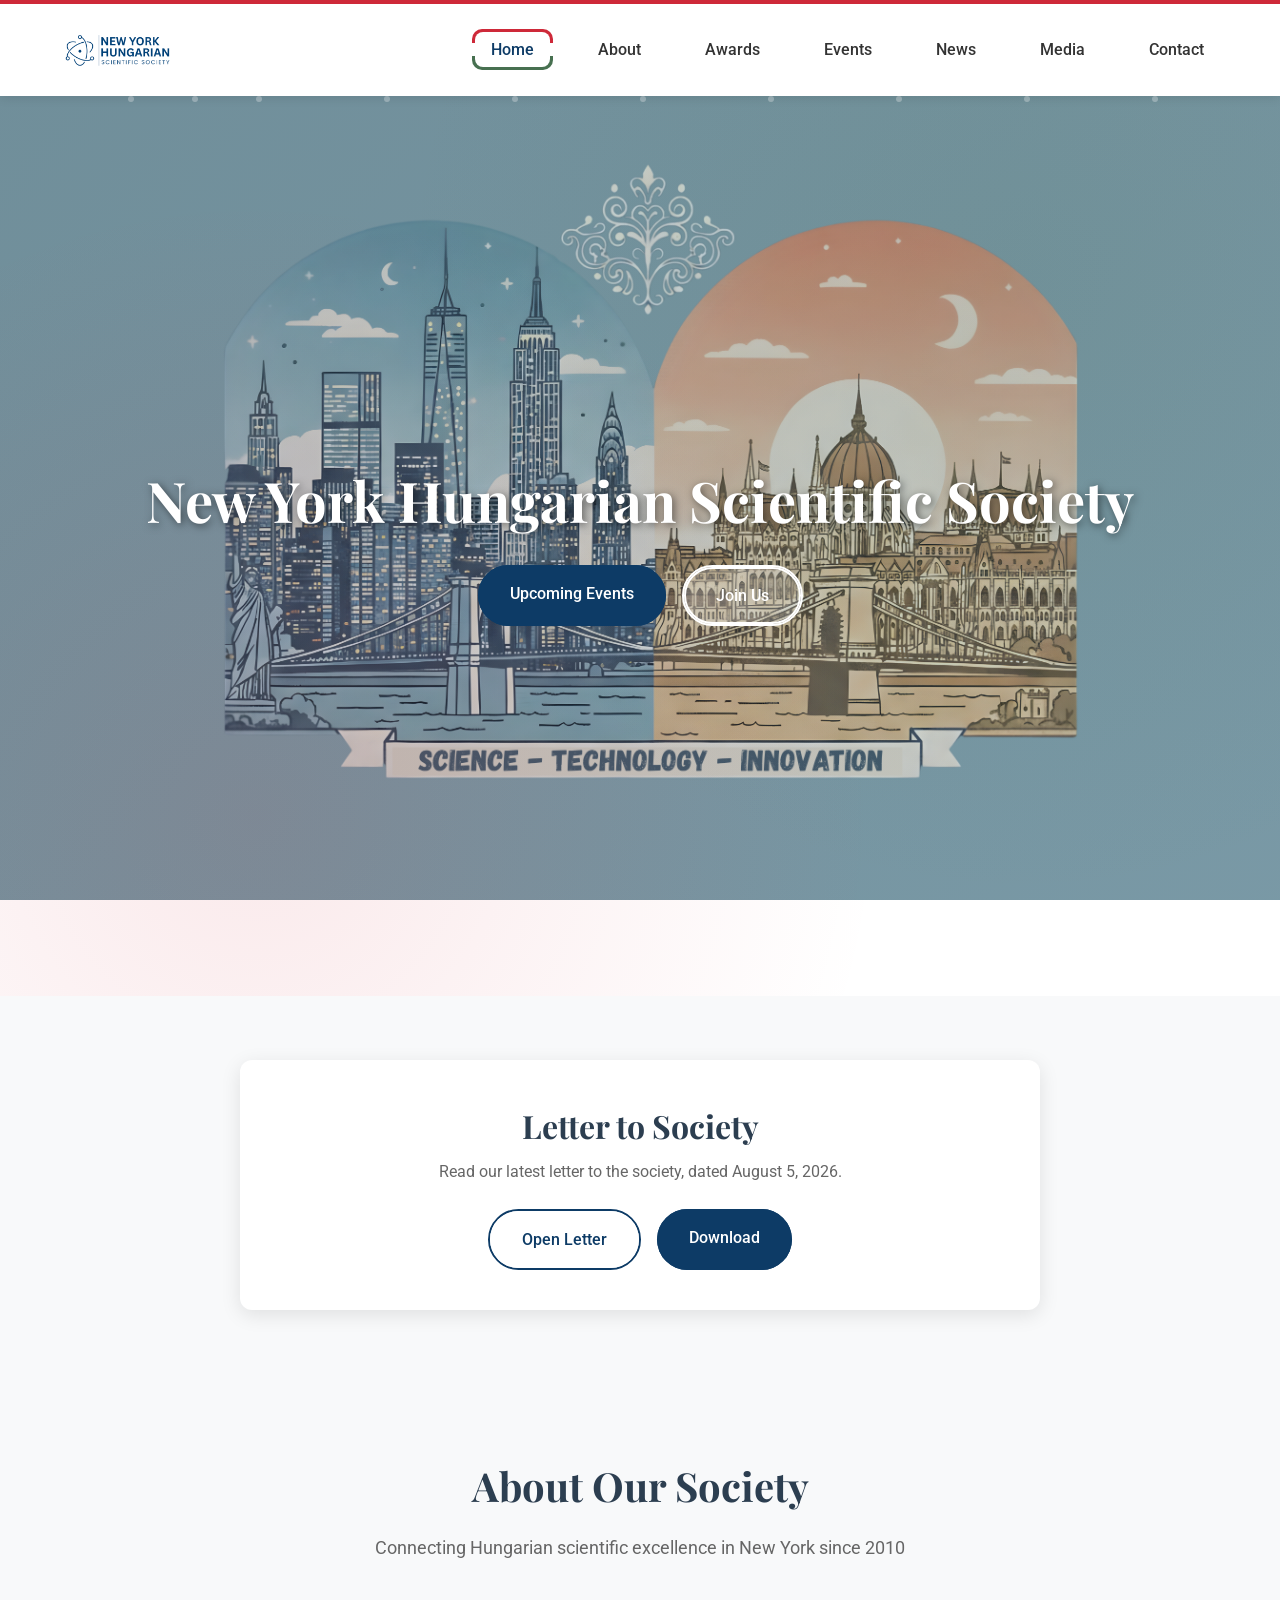
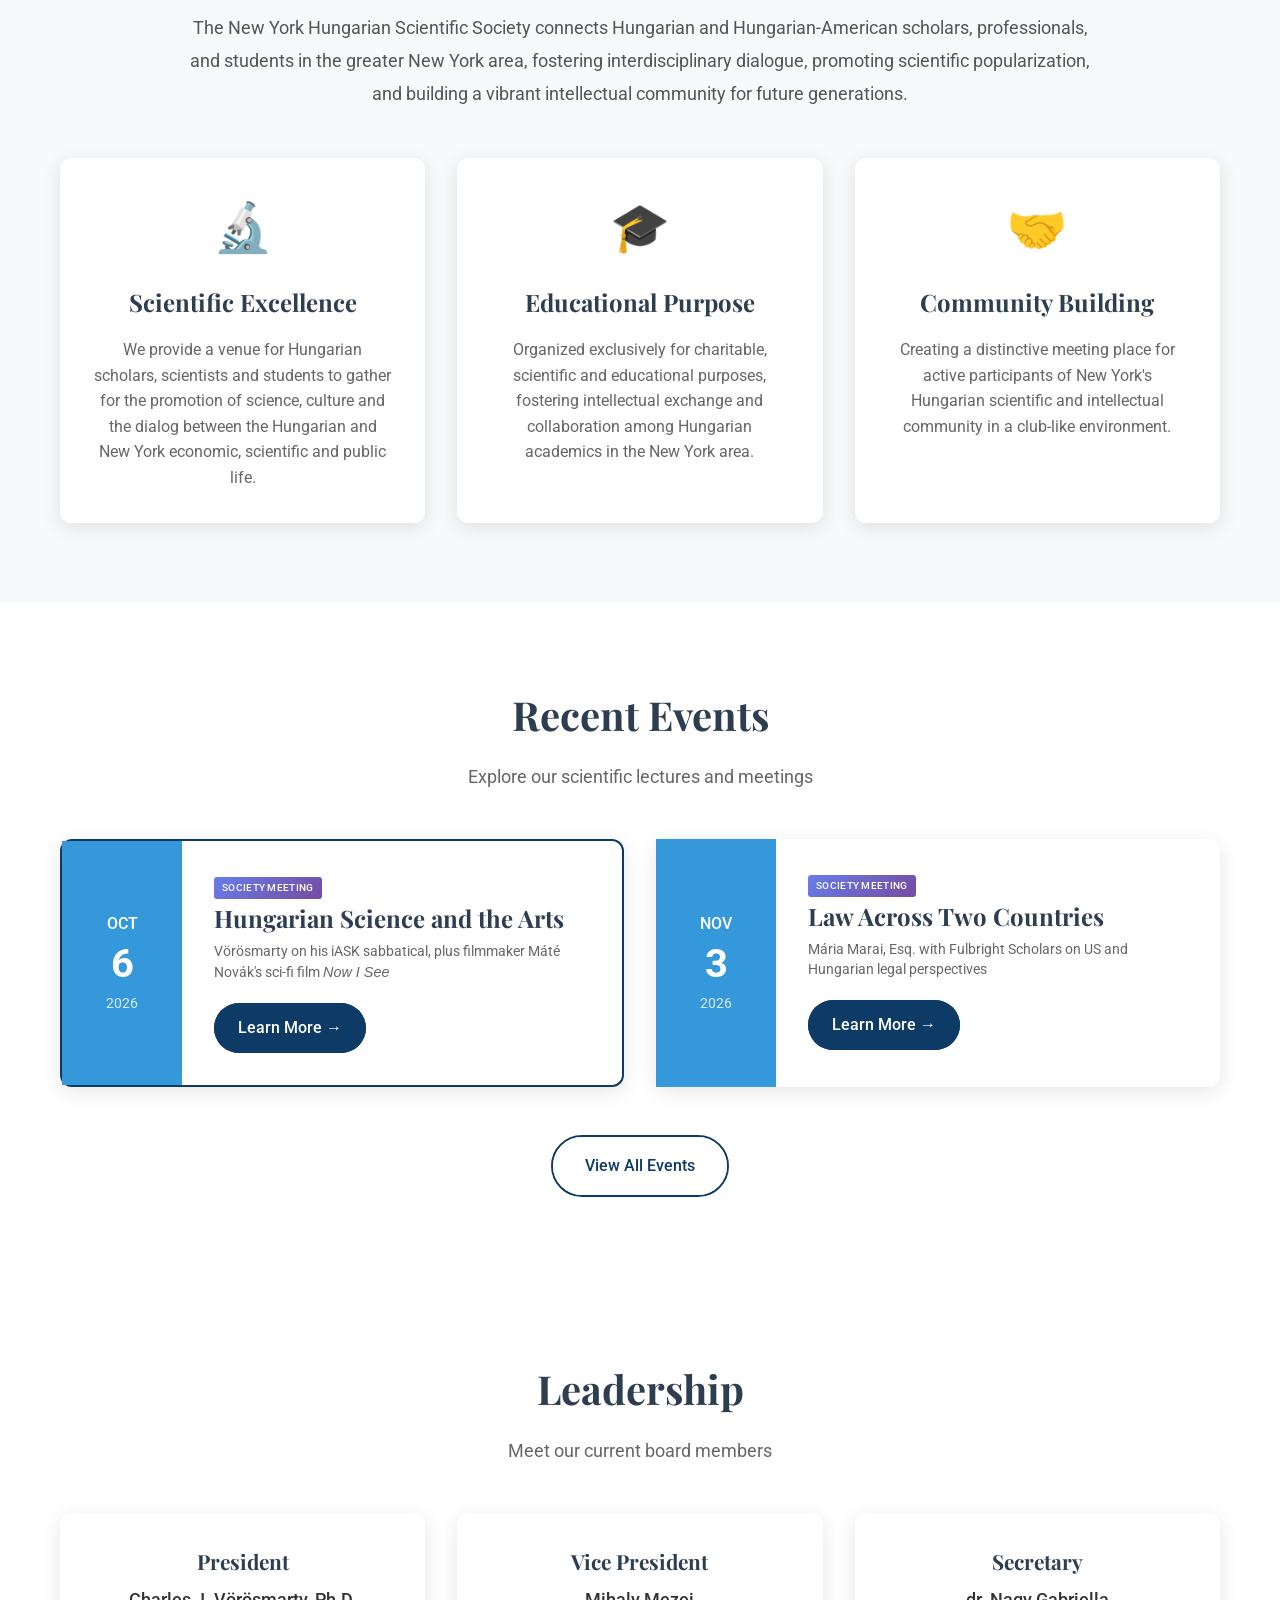
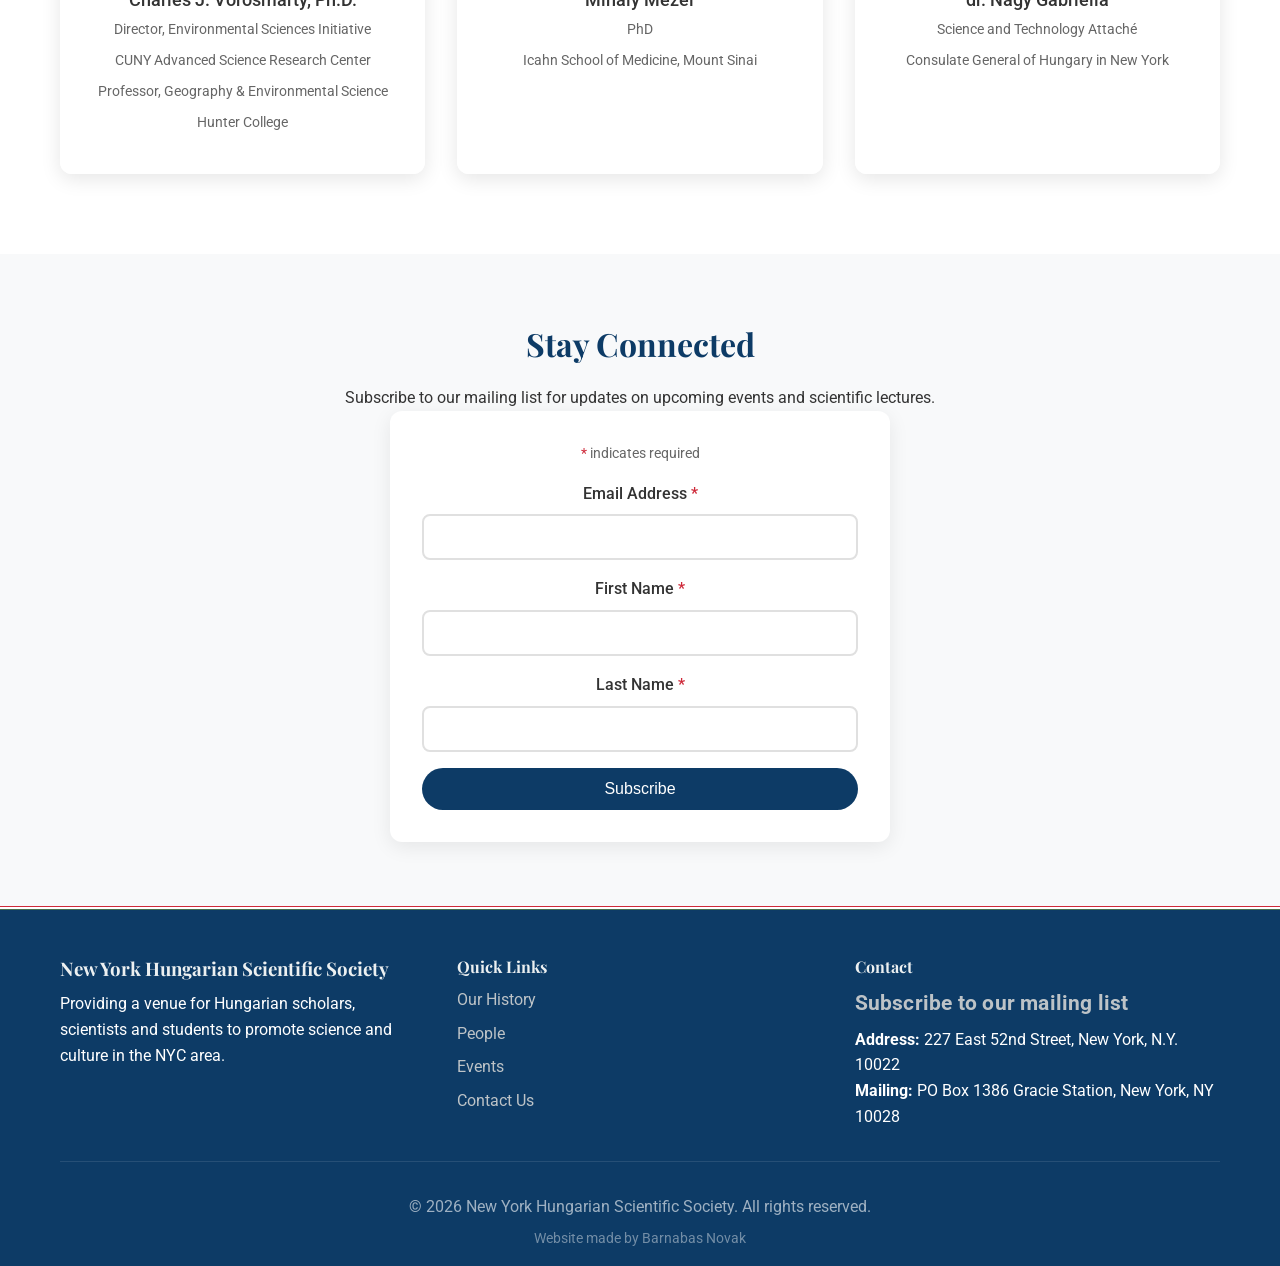
==== commit ed6eadfe: "Update footer year to 2026, link Barnabas Novak credit to LinkedIn" ====
--- a/index.html
+++ b/index.html
@@ -288,8 +288,8 @@
                 </div>
             </div>
             <div class="footer-bottom">
-                <p>&copy; 2024 New York Hungarian Scientific Society. All rights reserved.</p>
-                <p class="website-credit">Website made by Barnabas Novak</p>
+                <p>&copy; 2026 New York Hungarian Scientific Society. All rights reserved.</p>
+                <p class="website-credit">Website made by <a href="https://www.linkedin.com/in/barnabas-novak/" target="_blank">Barnabas Novak</a></p>
             </div>
         </div>
     </footer>
--- a/styles.css
+++ b/styles.css
@@ -865,6 +865,15 @@
     margin-top: 0.5rem;
     font-size: 0.85rem;
     opacity: 0.7;
+}
+
+.website-credit a {
+    color: inherit;
+    text-decoration: none;
+}
+
+.website-credit a:hover {
+    text-decoration: underline;
 }
 
 /* Scientific Particle Animation */
@@ -4135,6 +4144,34 @@
     flex-wrap: wrap;
 }
 
+/* Event body: text left, poster right */
+.event-body {
+    display: flex;
+    gap: 2rem;
+    align-items: flex-start;
+}
+
+.event-text {
+    flex: 1;
+    min-width: 0;
+}
+
+.event-body .event-poster {
+    flex-shrink: 0;
+    margin-bottom: 0;
+}
+
+@media (max-width: 768px) {
+    .event-body {
+        flex-direction: column-reverse;
+    }
+
+    .event-body .event-poster {
+        max-width: 100%;
+        margin-bottom: 1rem;
+    }
+}
+
 /* Event poster image */
 .event-poster {
     max-width: 280px;
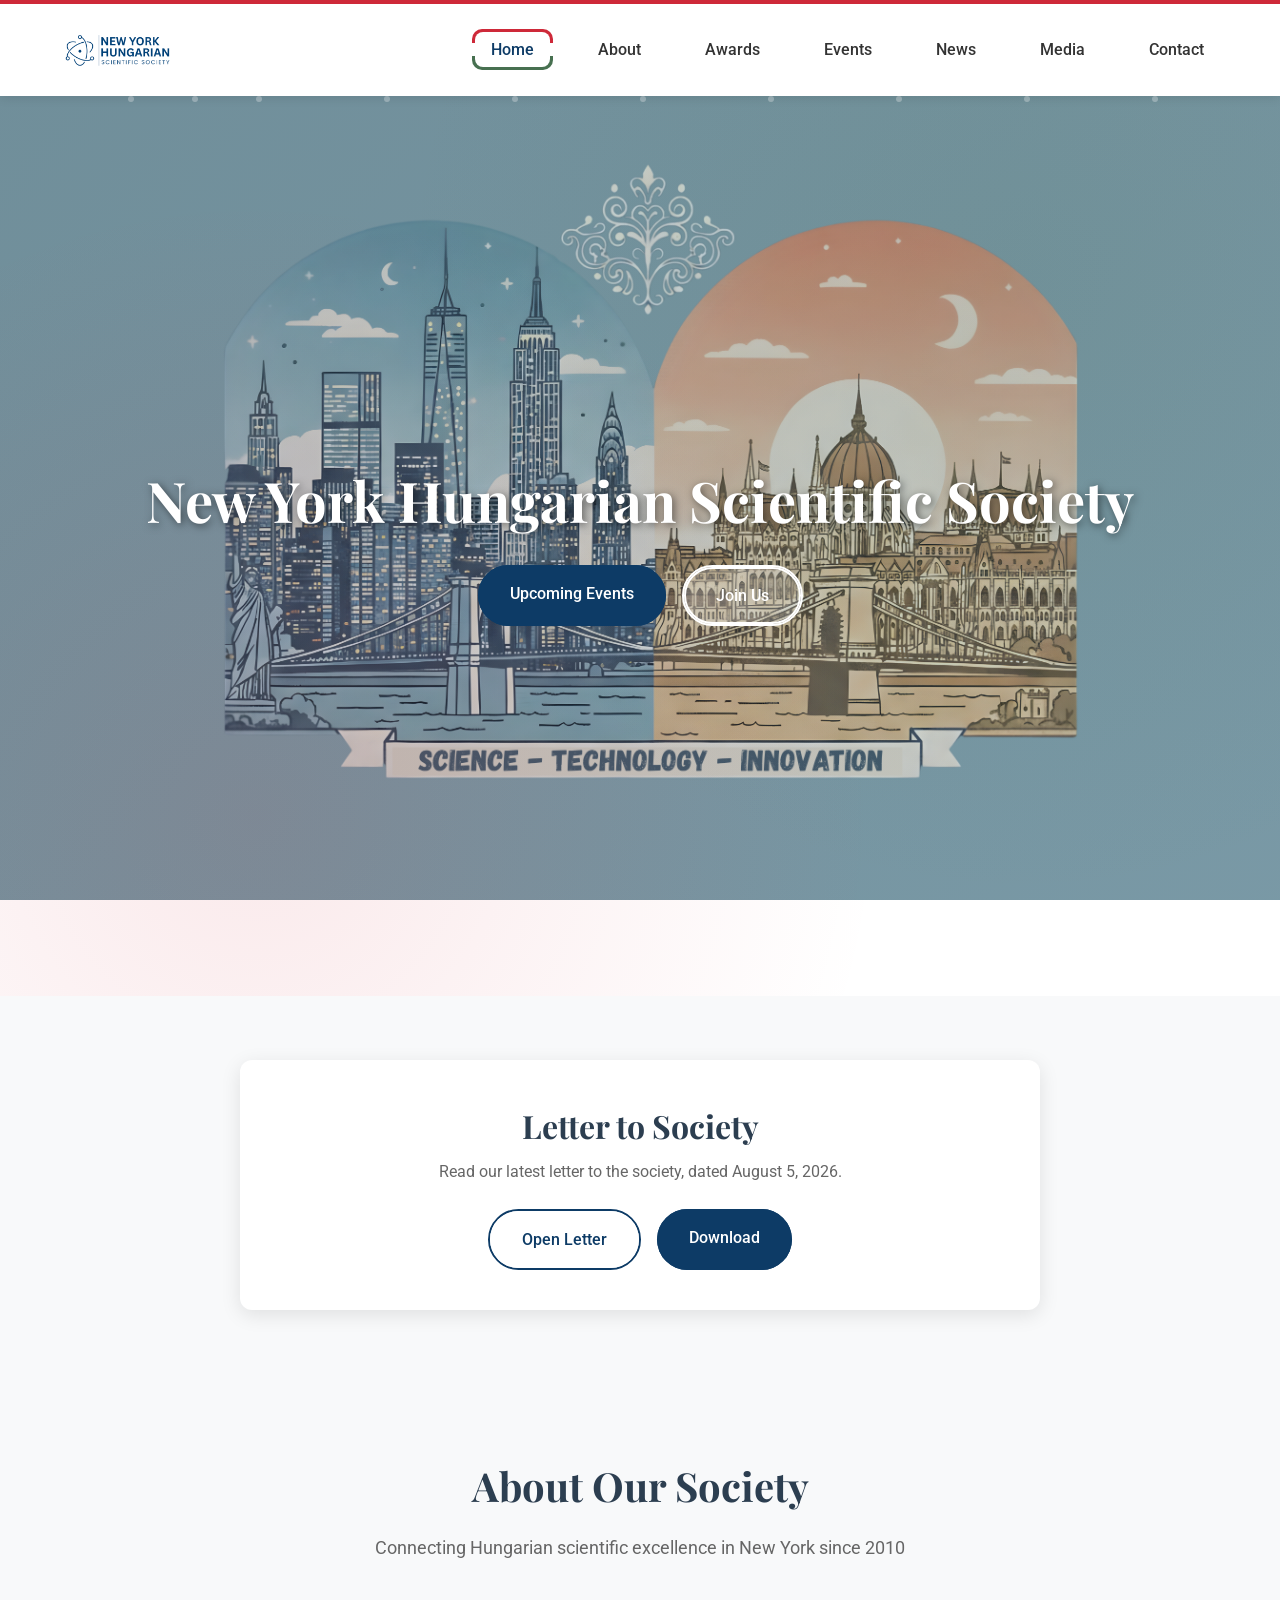
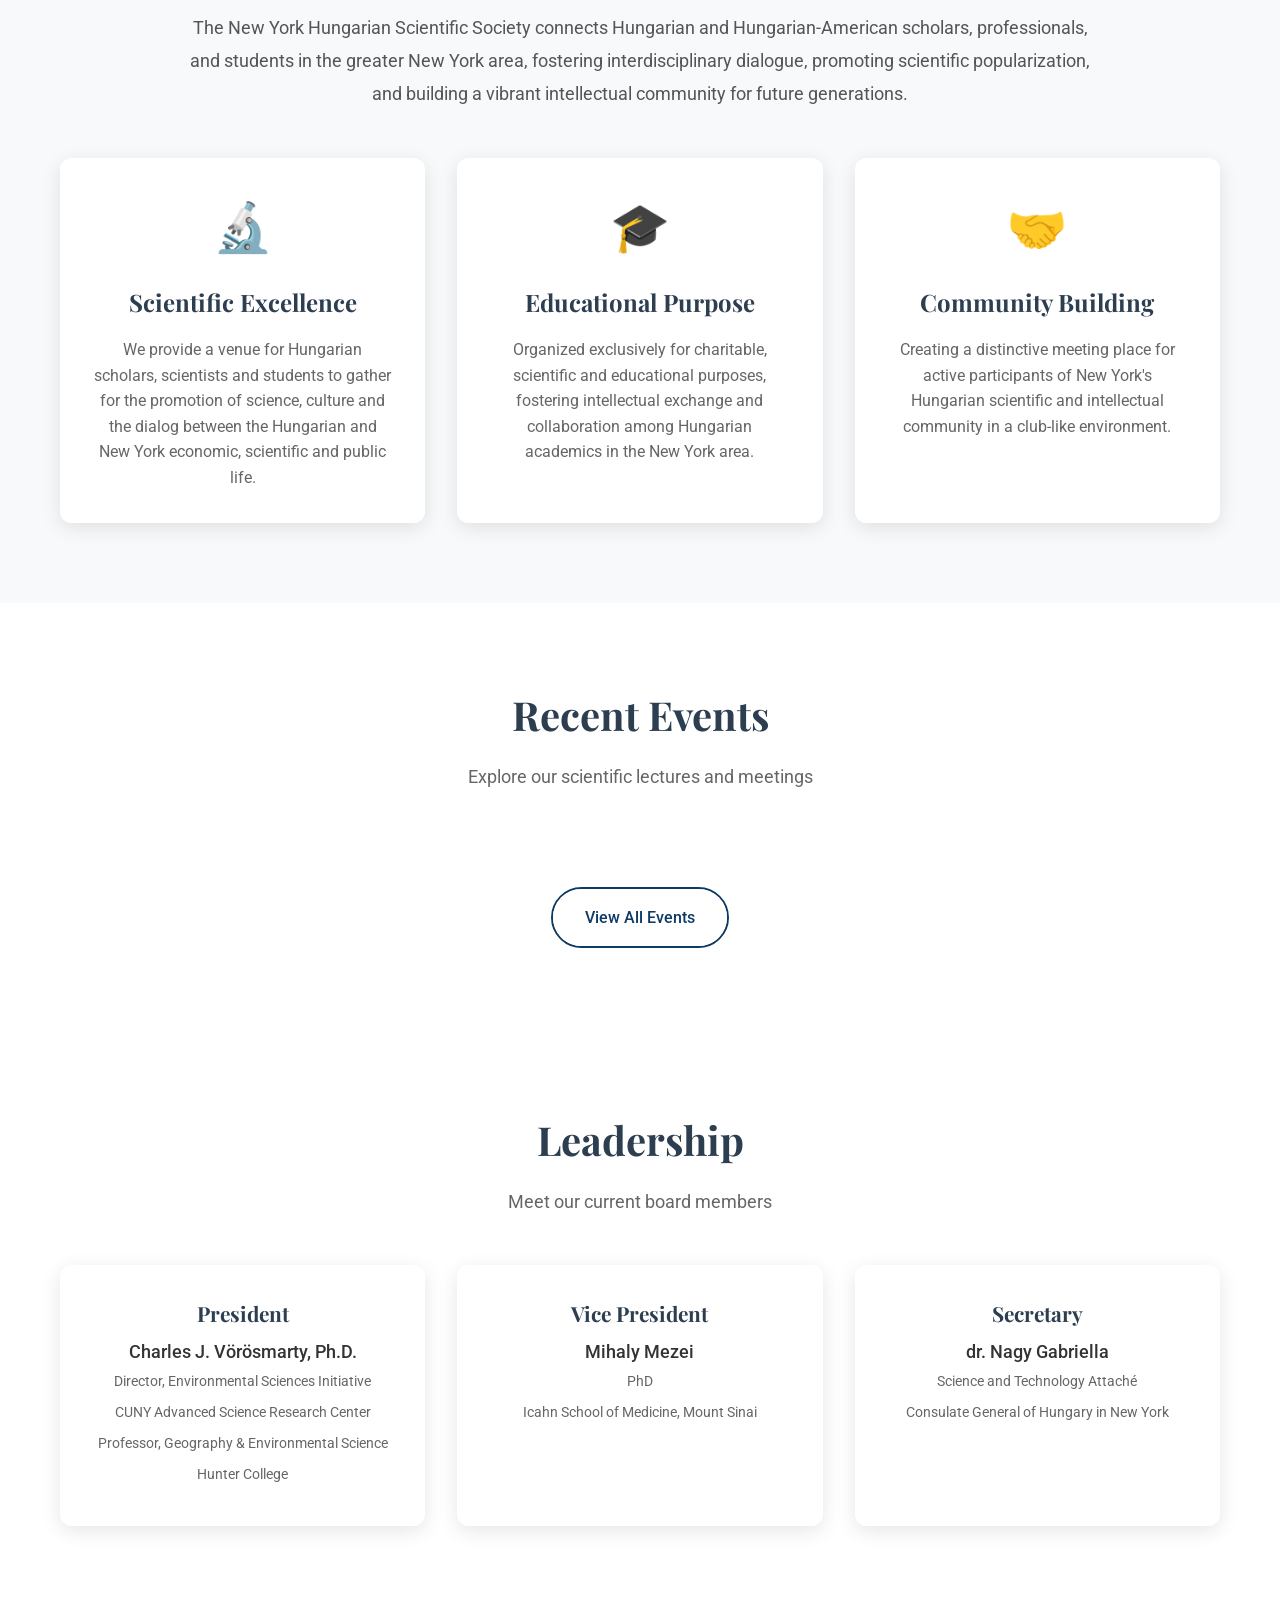
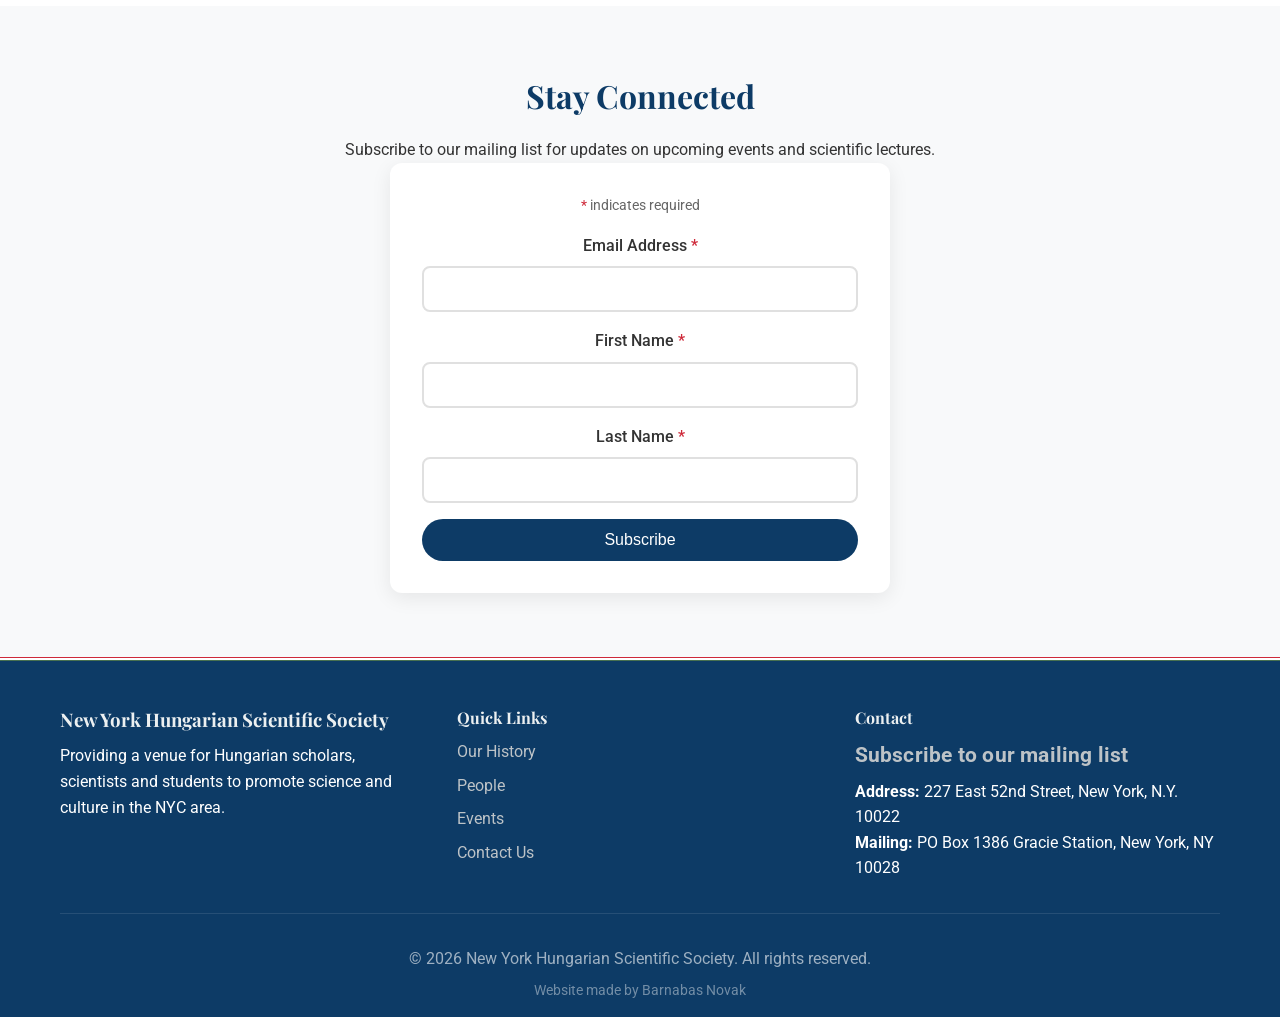
==== commit 616c4df3: "Add Dec 1 Marka event, auto-mark past events, fix Counselor at Law info - New Dec 1, 2026 event: Vis" ====
--- a/index.html
+++ b/index.html
@@ -163,20 +163,6 @@
                 <div class="events-grid">
                     <div class="event-card featured">
                         <div class="event-date">
-                            <span class="month">OCT</span>
-                            <span class="day">6</span>
-                            <span class="year">2026</span>
-                        </div>
-                        <div class="event-content">
-                            <span class="event-series-tag-small">Society Meeting</span>
-                            <h3>Hungarian Science and the Arts</h3>
-                            <p>Vörösmarty on his iASK sabbatical, plus filmmaker Máté Novák's sci-fi film <em>Now I See</em></p>
-                            <a href="events.html" class="event-link">Learn More →</a>
-                        </div>
-                    </div>
-
-                    <div class="event-card">
-                        <div class="event-date">
                             <span class="month">NOV</span>
                             <span class="day">3</span>
                             <span class="year">2026</span>
@@ -185,6 +171,20 @@
                             <span class="event-series-tag-small">Society Meeting</span>
                             <h3>Law Across Two Countries</h3>
                             <p>Mária Marai, Esq. with Fulbright Scholars on US and Hungarian legal perspectives</p>
+                            <a href="events.html" class="event-link">Learn More →</a>
+                        </div>
+                    </div>
+
+                    <div class="event-card">
+                        <div class="event-date">
+                            <span class="month">DEC</span>
+                            <span class="day">1</span>
+                            <span class="year">2026</span>
+                        </div>
+                        <div class="event-content">
+                            <span class="event-series-tag-small">Society Meeting</span>
+                            <h3>Vision to Reality: How Cosmic Synergies Quietly Reshape Science</h3>
+                            <p>Zsuzsa Márka and Szabolcs Márka of Columbia University on the IceCube Nobel Prize journey</p>
                             <a href="events.html" class="event-link">Learn More →</a>
                         </div>
                     </div>
@@ -295,5 +295,37 @@
     </footer>
 
     <script src="script.js"></script>
+    <script>
+        // Automatically hide past events from the events preview grid
+        document.addEventListener('DOMContentLoaded', function() {
+            const monthNames = ['JAN', 'FEB', 'MAR', 'APR', 'MAY', 'JUN', 'JUL', 'AUG', 'SEP', 'OCT', 'NOV', 'DEC'];
+            const today = new Date();
+            today.setHours(0, 0, 0, 0);
+
+            document.querySelectorAll('.event-card').forEach(function(card) {
+                const monthEl = card.querySelector('.event-date .month');
+                const dayEl = card.querySelector('.event-date .day');
+                const yearEl = card.querySelector('.event-date .year');
+                if (!monthEl || !dayEl || !yearEl) return;
+
+                const monthIndex = monthNames.indexOf(monthEl.textContent.trim().toUpperCase());
+                const day = parseInt(dayEl.textContent.trim(), 10);
+                const year = parseInt(yearEl.textContent.trim(), 10);
+                if (monthIndex === -1 || isNaN(day) || isNaN(year)) return;
+
+                if (new Date(year, monthIndex, day) < today) {
+                    const wasFeatured = card.classList.contains('featured');
+                    card.style.display = 'none';
+                    card.classList.remove('featured');
+
+                    if (wasFeatured) {
+                        const nextVisible = Array.from(document.querySelectorAll('.event-card'))
+                            .find(c => c.style.display !== 'none');
+                        if (nextVisible) nextVisible.classList.add('featured');
+                    }
+                }
+            });
+        });
+    </script>
 </body>
 </html>
